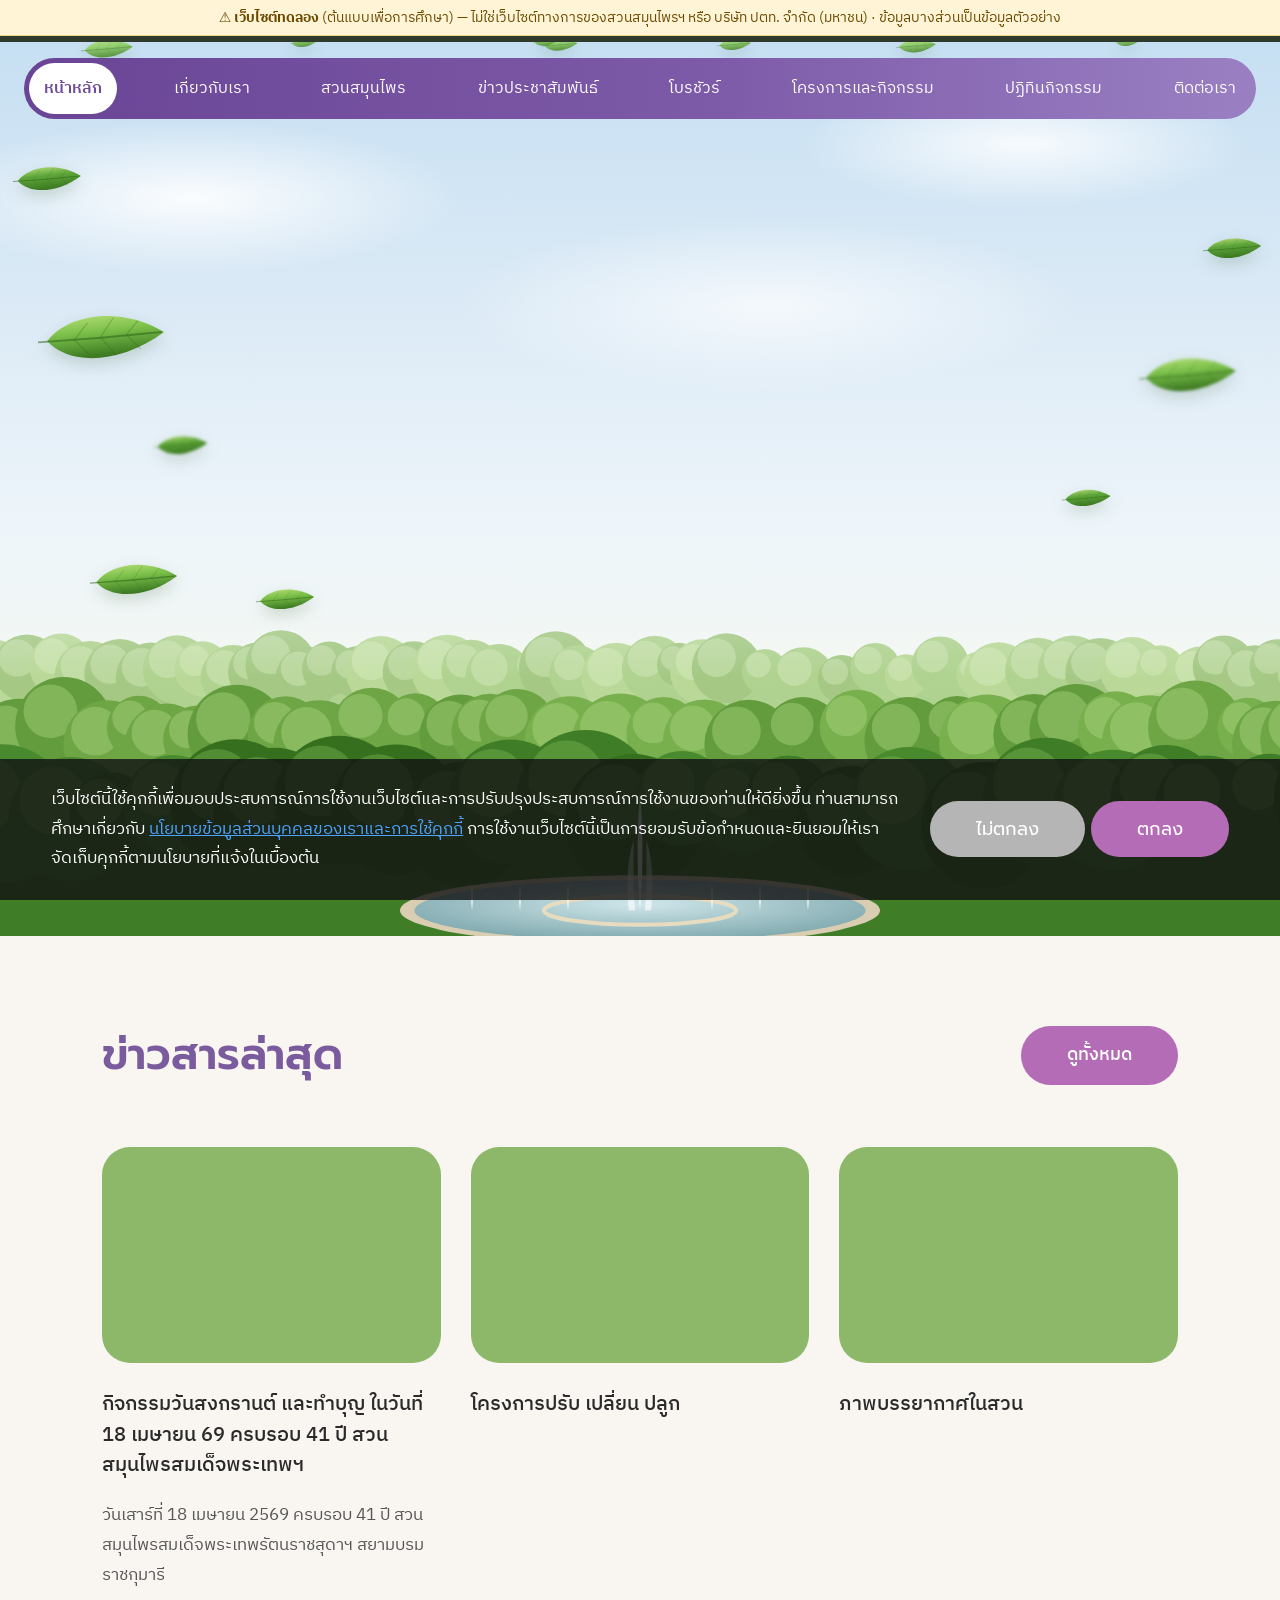
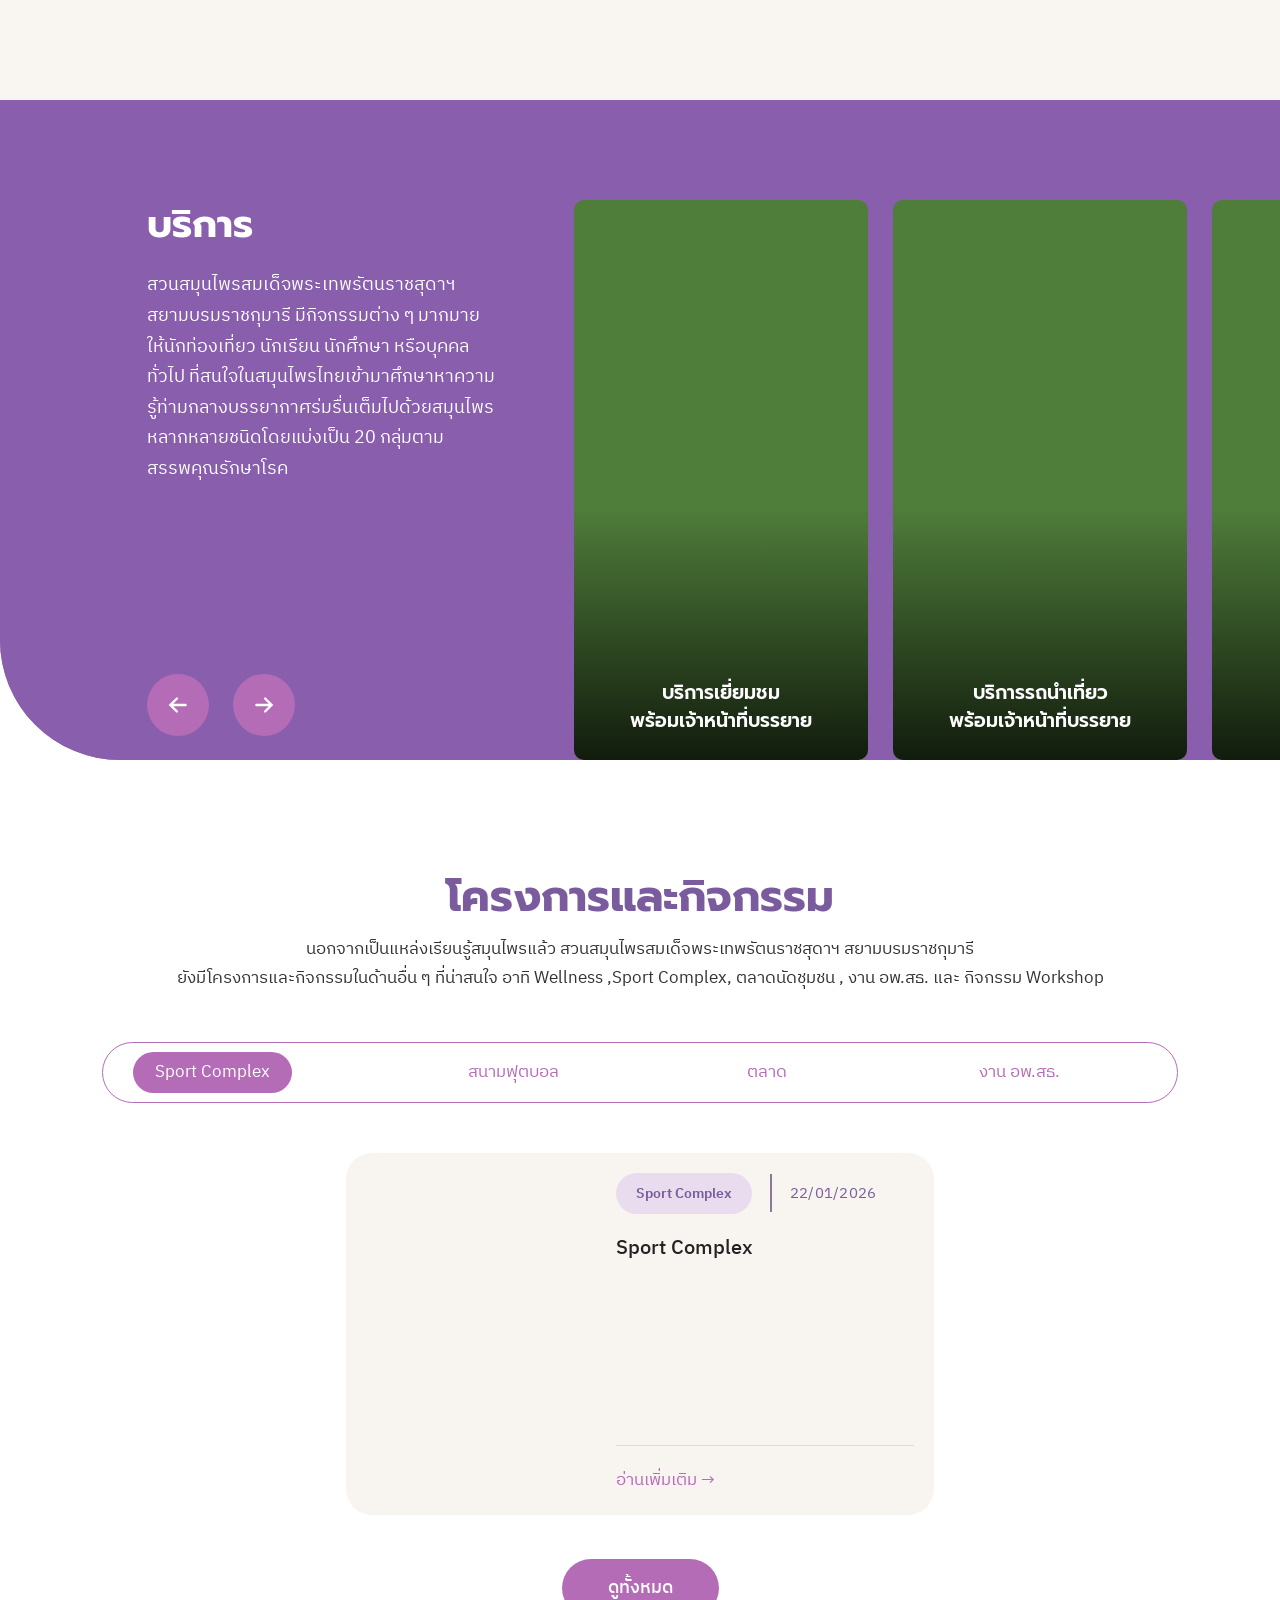
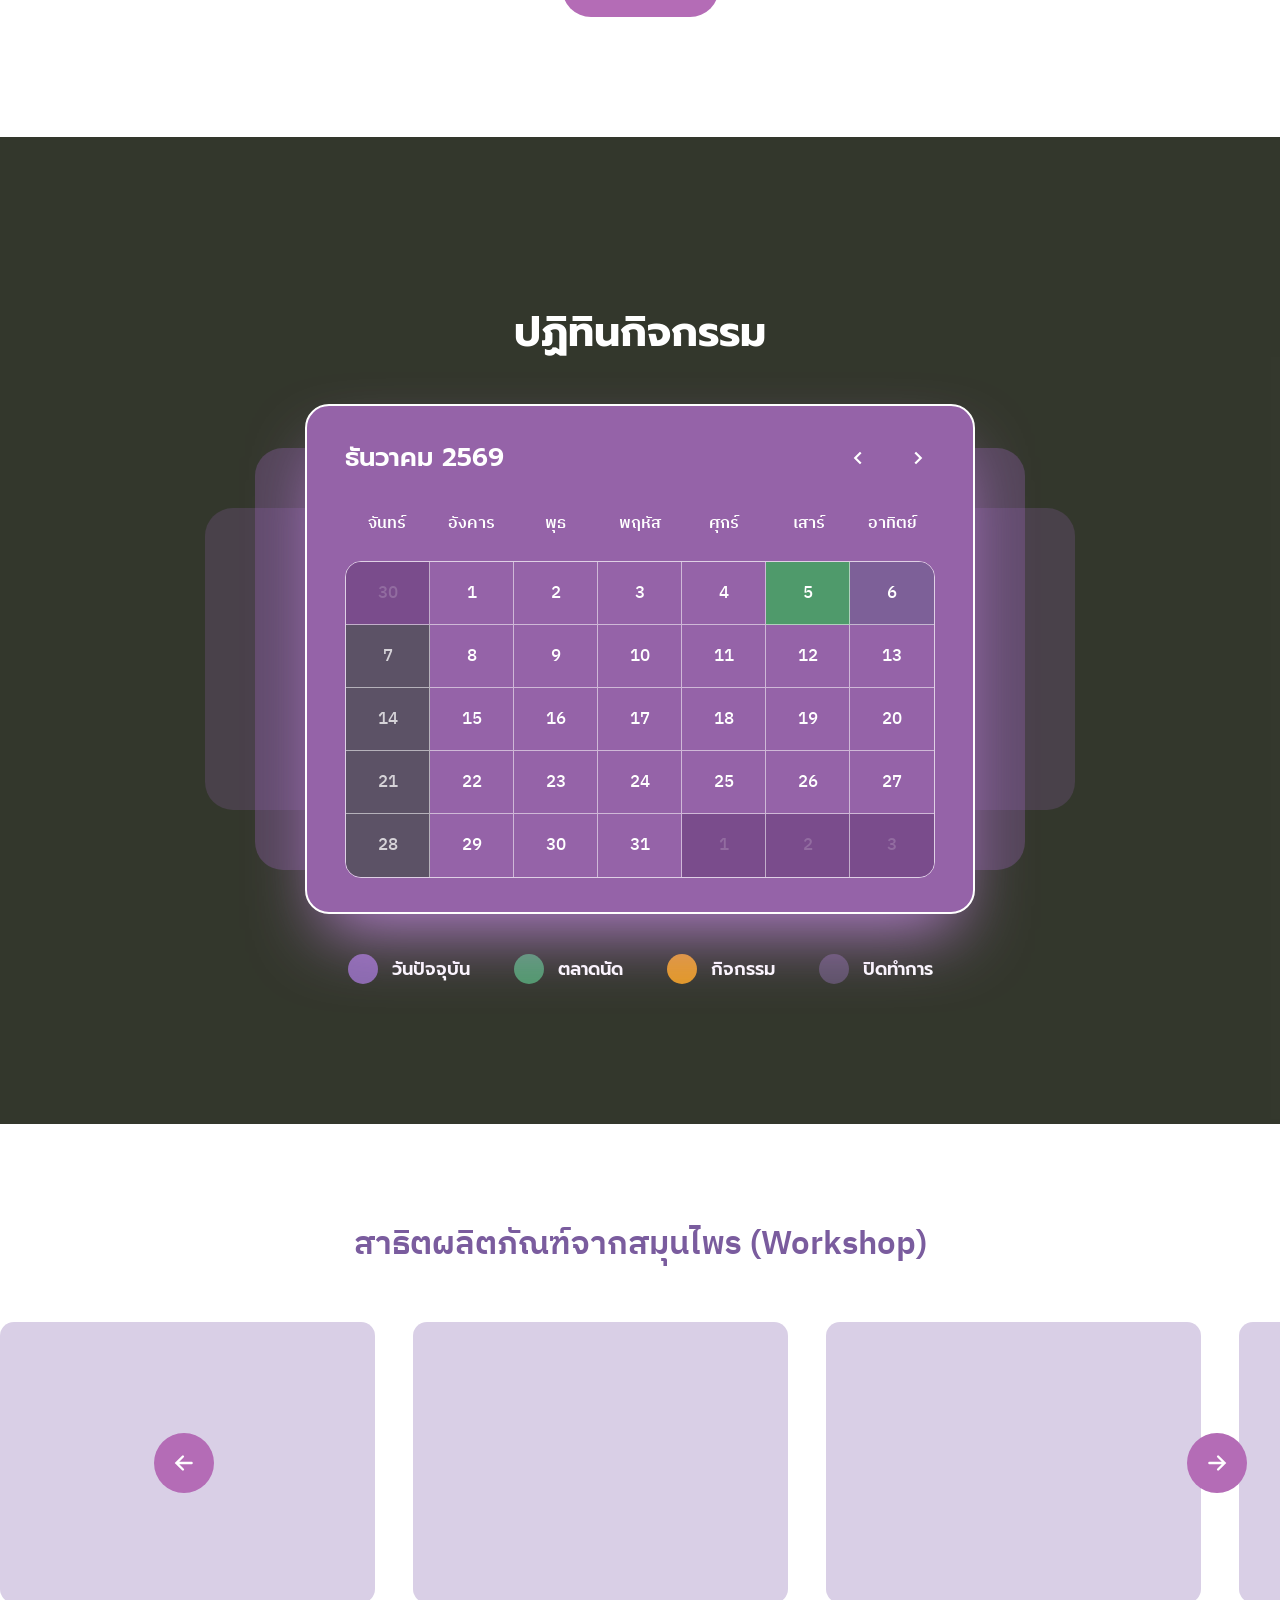
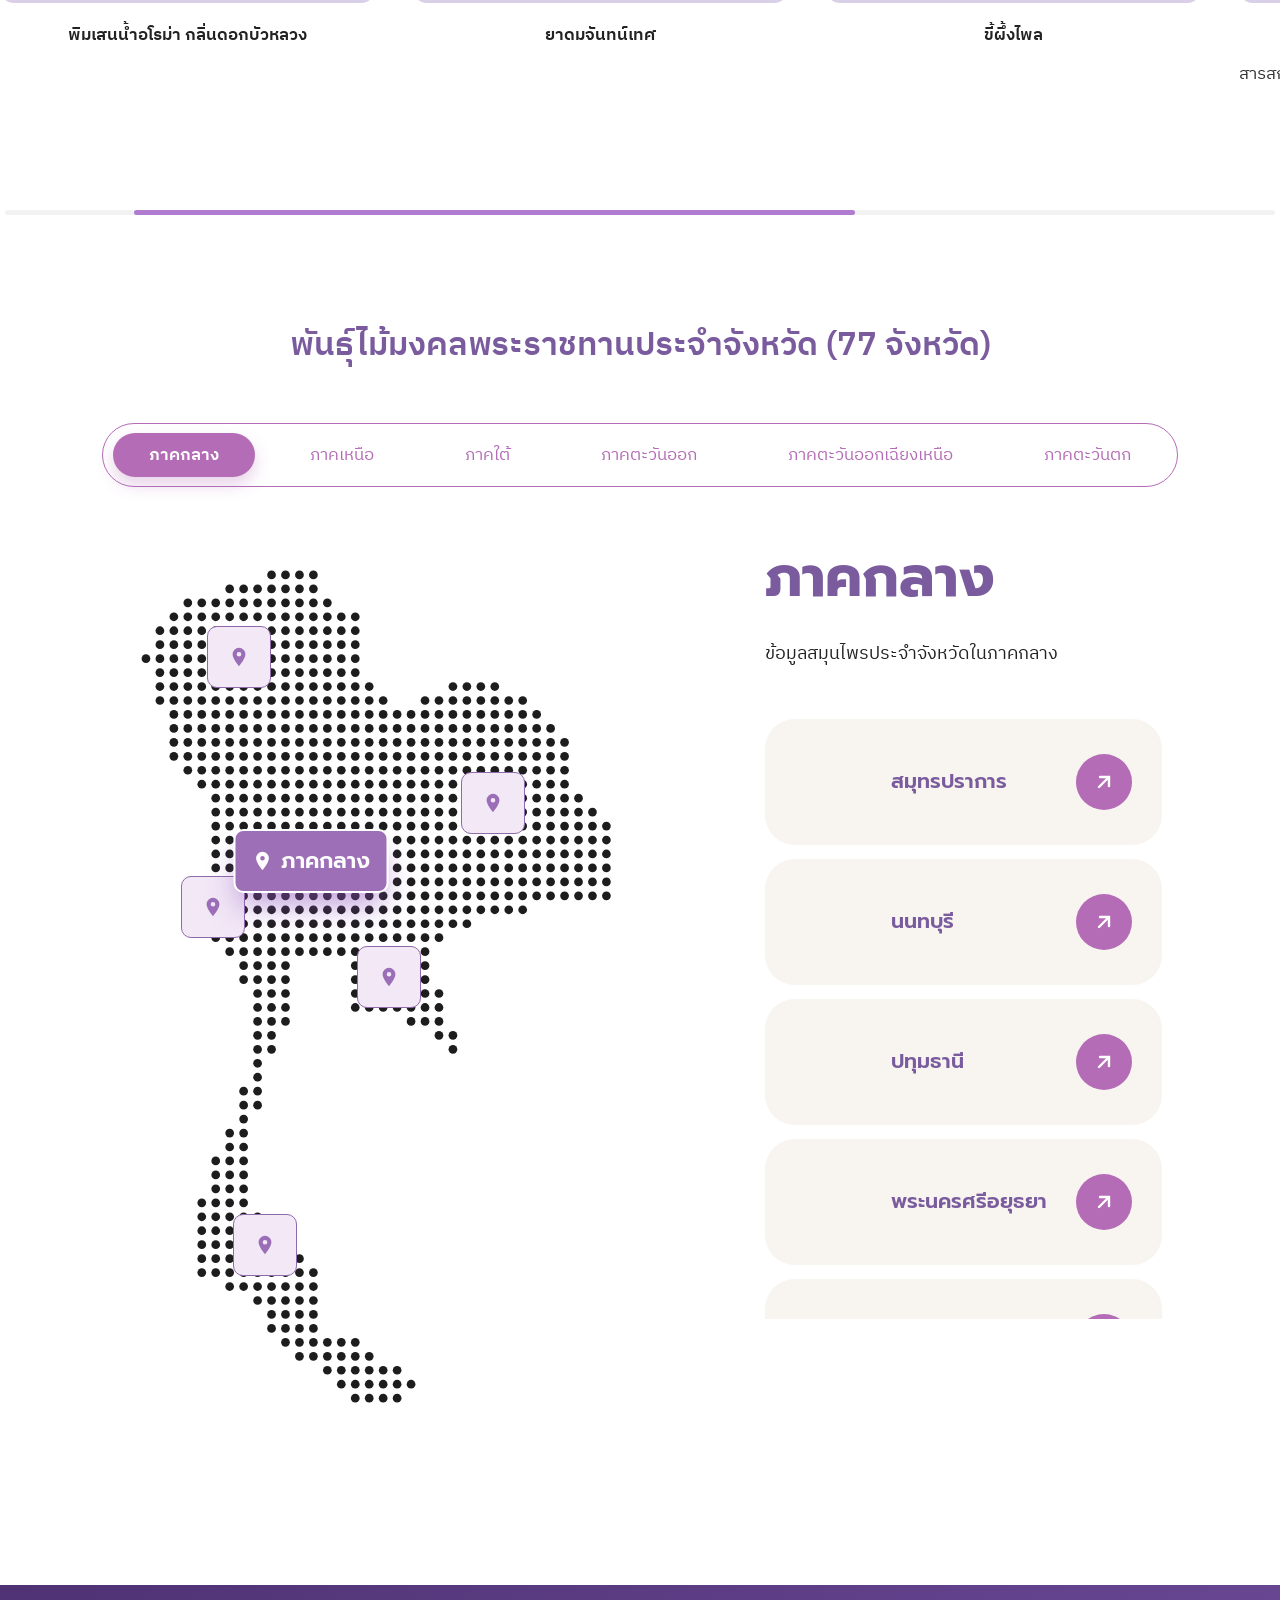
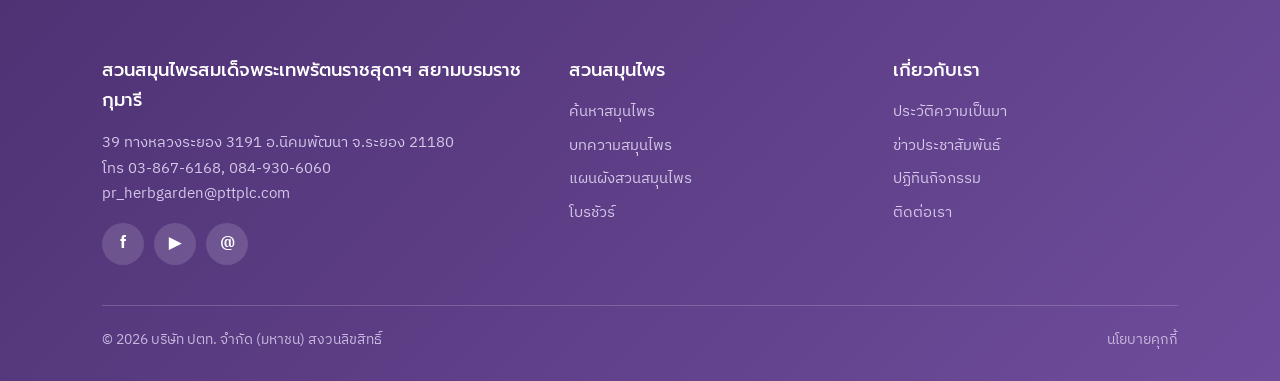
==== index.html @ b224741e "first commit" ====
<!doctype html>
<html lang="th">
<head>
<meta charset="utf-8">
<meta name="viewport" content="width=device-width, initial-scale=1">
<title>สวนสมุนไพรสมเด็จพระเทพฯ</title>
<meta name="description" content="มิติการเรียนรู้ด้านสมุนไพรไทย แหล่งรวบรวมพันธุ์สมุนไพรมากกว่า 509 ชนิด บนเนื้อที่ 60 ไร่">
<link rel="preconnect" href="https://fonts.googleapis.com">
<link rel="preconnect" href="https://fonts.gstatic.com" crossorigin>
<link href="https://fonts.googleapis.com/css2?family=IBM+Plex+Sans+Thai:wght@300;400;500;600;700&family=Prompt:wght@500;600;700&display=swap" rel="stylesheet">
<link rel="icon" href="images/favicon.svg" type="image/svg+xml">
<link rel="stylesheet" href="css/style.css">
</head>
<body class="demo">
<!-- แถบแจ้งเว็บไซต์ทดลอง: ซ่อนอัตโนมัติเมื่อเซิร์ฟเวอร์ตั้ง DEMO_MODE=0 -->
<div class="demo-bar" id="demoBar" role="note">⚠ <b>เว็บไซต์ทดลอง</b> (ต้นแบบเพื่อการศึกษา) — ไม่ใช่เว็บไซต์ทางการของสวนสมุนไพรฯ หรือ บริษัท ปตท. จำกัด (มหาชน) · ข้อมูลบางส่วนเป็นข้อมูลตัวอย่าง</div>
<div class="topbar"></div>

<!-- ================= HEADER ================= -->
<header id="hdr">
  <div class="hdr">
    <!-- ซ่อนโลโก้ไว้ก่อน — แสดงอีกครั้ง: ลบคำว่า hidden ในบรรทัดถัดไป -->
    <a href="#/" aria-label="หน้าหลัก" class="logo-link" hidden>
      <!-- โลโก้ตัวอย่าง: ให้เปลี่ยนเป็น images/logo.png ของจริง -->
      <svg class="logo" viewBox="0 0 82 104" fill="none">
        <path d="M24 4c-6 8-9 13-9 18a9 9 0 0 0 18 0c0-5-3-10-9-18z" fill="#c9a24a"/>
        <path d="M24 13c-3 4-4 7-4 9a4 4 0 0 0 8 0c0-2-1-5-4-9z" fill="#fff"/>
        <path d="M40 30c-4 18-2 40 6 70" stroke="#8a3d9c" stroke-width="3" stroke-linecap="round"/>
        <path d="M44 62C30 50 12 52 4 64c14 10 30 10 40-2z" fill="#8a3d9c"/>
        <path d="M44 62C38 72 26 78 14 76" stroke="#fff" stroke-width="1.5"/>
        <path d="M43 44c10-14 26-16 36-8-8 12-24 16-36 8z" fill="#c9a24a"/>
        <path d="M47 76c8-6 18-6 24 0-6 8-16 8-24 0z" fill="#c9a24a"/>
        <path d="M41 36c6-10 4-20-2-26-4 8-4 18 2 26z" fill="#a15bb5"/>
      </svg>
    </a>
    <ul class="menu" id="menu">
      <li data-p="/"><a href="#/">หน้าหลัก</a></li>
      <li class="has" data-p="/about"><a href="#" data-dd>เกี่ยวกับเรา</a>
        <div class="dd"><a href="#/about/history">ประวัติความเป็นมา</a><a href="#/about/building">อาคารเฉลิมพระเกียรติ 50 พรรษา</a><a href="#/about/awards">รางวัลที่ได้รับ</a></div></li>
      <li class="has" data-p="/herb"><a href="#" data-dd>สวนสมุนไพร</a>
        <div class="dd"><a href="#/herb/search">ค้นหาสมุนไพร</a><a href="#/herb/articles">บทความสมุนไพร</a><a href="#/herb/map">แผนผังสวนสมุนไพร</a></div></li>
      <li class="has" data-p="/news"><a href="#" data-dd>ข่าวประชาสัมพันธ์</a>
        <div class="dd"><a href="#/news">ข่าวประชาสัมพันธ์</a></div></li>
      <li data-p="/brochure"><a href="#/brochure">โบรชัวร์</a></li>
      <li data-p="/activities"><a href="#/activities">โครงการและกิจกรรม</a></li>
      <li data-p="/calendar"><a href="#/calendar">ปฏิทินกิจกรรม</a></li>
      <li data-p="/contact"><a href="#/contact">ติดต่อเรา</a></li>
    </ul>
    <button class="burger" id="burger" aria-label="เมนู">☰</button>
  </div>
</header>

<main>
<!-- ================= HOME ================= -->
<div class="page" data-page="/">
  <div class="hero">
    <div class="clouds"></div>
    <!-- ต้นไม้วาดด้วย SVG เป็นภาพสำรอง ถ้ามี images/hero.jpg จะแสดงภาพจริงทับ -->
    <svg class="trees" aria-hidden="true"></svg><!-- วาดโดย js/hero.js -->
    <div class="photo"></div>
    <!-- ซ่อนชื่อสวนและคำบรรยายไว้ก่อน — แสดงอีกครั้ง: ลบคำว่า hidden ในบรรทัดถัดไป -->
    <div class="hero-text" hidden>
      <span class="pill marquee"><span>สวนสมุนไพรสมเด็จพระเทพรัตนราชสุดาฯ สยามบรมราชกุมารี</span></span>
      <h1>สวนสมุนไพรสมเด็จพระเทพรัตนราชสุดาฯ<br>สยามบรมราชกุมารี</h1>
      <p>มิติการเรียนรู้ด้านสมุนไพรไทย ศาสตร์แห่งภูมิปัญญาที่มีคุณค่าเอนกอนันต์<br>แหล่งรวบรวมพันธุ์สมุนไพรมากกว่า 509 ชนิด บนเนื้อที่ 60 ไร่</p>
    </div>
    <div id="leaves"></div>
  </div>

  <!-- เลื่อนลงจากหัวเว็บ → ข่าวสารล่าสุด -->
  <section class="news-sec">
    <div class="container">
      <div class="news-head"><h2>ข่าวสารล่าสุด</h2><a class="btn btn-pink" href="#/news">ดูทั้งหมด</a></div>
      <div class="news-grid" id="homeNews"></div>
    </div>
  </section>

  <!-- บริการ -->
  <section class="svc-sec">
    <div class="svc-wrap">
      <div class="svc-text">
        <h2>บริการ</h2>
        <p>สวนสมุนไพรสมเด็จพระเทพรัตนราชสุดาฯ สยามบรมราชกุมารี มีกิจกรรมต่าง ๆ มากมาย ให้นักท่องเที่ยว นักเรียน นักศึกษา หรือบุคคลทั่วไป ที่สนใจในสมุนไพรไทยเข้ามาศึกษาหาความรู้ท่ามกลางบรรยากาศร่มรื่นเต็มไปด้วยสมุนไพรหลากหลายชนิดโดยแบ่งเป็น 20 กลุ่มตามสรรพคุณรักษาโรค</p>
        <div class="svc-arrows">
          <button id="svcPrev" aria-label="ก่อนหน้า"><svg width="26" height="26" viewBox="0 0 24 24" fill="none" stroke="#fff" stroke-width="2.2" stroke-linecap="round"><path d="M19 12H5M11 6l-6 6 6 6"/></svg></button>
          <button id="svcNext" aria-label="ถัดไป"><svg width="26" height="26" viewBox="0 0 24 24" fill="none" stroke="#fff" stroke-width="2.2" stroke-linecap="round"><path d="M5 12h14M13 6l6 6-6 6"/></svg></button>
        </div>
      </div>
      <div class="svc-track" id="svcTrack"></div>
    </div>
  </section>

  <section class="block ha-sec">
    <div class="container">
      <div class="sec-title"><h2>โครงการและกิจกรรม</h2><p class="ha-desc">นอกจากเป็นแหล่งเรียนรู้สมุนไพรแล้ว สวนสมุนไพรสมเด็จพระเทพรัตนราชสุดาฯ สยามบรมราชกุมารี<br>ยังมีโครงการและกิจกรรมในด้านอื่น ๆ ที่น่าสนใจ อาทิ Wellness ,Sport Complex, ตลาดนัดชุมชน , งาน อพ.สธ. และ กิจกรรม Workshop</p></div>
      <div class="ha-tabs" id="haTabs" role="tablist"></div>
      <div class="ha-list" id="haList"></div>
      <div class="center"><a class="btn btn-pink" href="#/activities">ดูทั้งหมด</a></div>
    </div>
  </section>

  <section class="cal-sec">
    <div class="container">
      <h2>ปฏิทินกิจกรรม</h2>
      <div id="homeCal"></div>
    </div>
  </section>

  <!-- สาธิตผลิตภัณฑ์จากสมุนไพร (Workshop) -->
  <section class="ws-sec">
    <h2 class="ws-title">สาธิตผลิตภัณฑ์จากสมุนไพร (Workshop)</h2>
    <div class="ws-wrap">
      <button class="ws-arrow prev" id="wsPrev" aria-label="ก่อนหน้า"><svg width="26" height="26" viewBox="0 0 24 24" fill="none" stroke="#fff" stroke-width="2.2" stroke-linecap="round"><path d="M19 12H5M11 6l-6 6 6 6"/></svg></button>
      <div class="ws-track" id="wsTrack"></div>
      <button class="ws-arrow next" id="wsNext" aria-label="ถัดไป"><svg width="26" height="26" viewBox="0 0 24 24" fill="none" stroke="#fff" stroke-width="2.2" stroke-linecap="round"><path d="M5 12h14M13 6l6 6-6 6"/></svg></button>
    </div>
    <div class="ws-progress"><span id="wsBar"></span></div>
  </section>

  <!-- พันธุ์ไม้มงคลพระราชทานประจำจังหวัด (77 จังหวัด) -->
  <section class="pv-sec">
    <div class="container">
      <h2 class="pv-head">พันธุ์ไม้มงคลพระราชทานประจำจังหวัด (77 จังหวัด)</h2>
      <div class="ha-tabs pv-tabs" id="pvTabs" role="tablist"></div>
      <div class="pv-grid">
        <div class="pv-map" id="pvMap"></div>
        <div class="pv-side">
          <h3 id="pvTitle"></h3>
          <p id="pvSub"></p>
          <div class="pv-list" id="pvList"></div>
        </div>
      </div>
    </div>
  </section>
</div>

<!-- ================= SUB PAGES (shared template) ================= -->
<div class="page" data-page="sub">
  <div class="sub-hero" id="subHero"></div>
  <div class="container">
    <div class="crumb" id="crumb"></div>
    <div class="page-head"><div><h1 id="subTitle"></h1><p id="subDesc"></p></div><div class="filters" id="subFilters"></div></div>
    <div id="subBody"></div>
  </div>
</div>
</main>

<footer>
  <div class="container">
    <div class="foot">
      <div>
        <h4>สวนสมุนไพรสมเด็จพระเทพรัตนราชสุดาฯ สยามบรมราชกุมารี</h4>
        <p>39 ทางหลวงระยอง 3191 อ.นิคมพัฒนา จ.ระยอง 21180<br>โทร 03-867-6168, 084-930-6060<br>pr_herbgarden@pttplc.com</p>
        <div class="social">
          <a href="https://www.facebook.com/ptt.herbgarden" target="_blank" rel="noopener" aria-label="Facebook">f</a>
          <a href="https://www.youtube.com/@pttherbgardenchannel8378" target="_blank" rel="noopener" aria-label="YouTube">▶</a>
          <a href="mailto:pr_herbgarden@pttplc.com" aria-label="Email">@</a>
        </div>
      </div>
      <div><h4>สวนสมุนไพร</h4><ul><li><a href="#/herb/search">ค้นหาสมุนไพร</a></li><li><a href="#/herb/articles">บทความสมุนไพร</a></li><li><a href="#/herb/map">แผนผังสวนสมุนไพร</a></li><li><a href="#/brochure">โบรชัวร์</a></li></ul></div>
      <div><h4>เกี่ยวกับเรา</h4><ul><li><a href="#/about/history">ประวัติความเป็นมา</a></li><li><a href="#/news">ข่าวประชาสัมพันธ์</a></li><li><a href="#/calendar">ปฏิทินกิจกรรม</a></li><li><a href="#/contact">ติดต่อเรา</a></li></ul></div>
    </div>
    <div class="copy"><span>© <span id="yr"></span> บริษัท ปตท. จำกัด (มหาชน) สงวนลิขสิทธิ์</span><a href="#/cookie">นโยบายคุกกี้</a></div>
  </div>
</footer>

<div class="cookie" id="cookie" hidden>
  <div class="in">
    <p>เว็บไซต์นี้ใช้คุกกี้เพื่อมอบประสบการณ์การใช้งานเว็บไซต์และการปรับปรุงประสบการณ์การใช้งานของท่านให้ดียิ่งขึ้น ท่านสามารถศึกษาเกี่ยวกับ <a href="#/cookie">นโยบายข้อมูลส่วนบุคคลของเราและการใช้คุกกี้</a> การใช้งานเว็บไซต์นี้เป็นการยอมรับข้อกำหนดและยินยอมให้เราจัดเก็บคุกกี้ตามนโยบายที่แจ้งในเบื้องต้น</p>
    <div class="btns"><button class="no" data-c="no">ไม่ตกลง</button><button class="yes" data-c="yes">ตกลง</button></div>
  </div>
</div>

<script src="js/data.js"></script>
<script src="js/herb-search.js"></script>
<script src="js/garden-map.js"></script>
<script src="js/activities.js"></script>
<script src="js/hero.js"></script>
<script src="js/home.js"></script>
<script src="js/main.js"></script>
<script src="js/api.js"></script>
</body>
</html>
---- css/style.css ----
:root{
  --purple:#6f4c9b; --purple-2:#9b7fc4; --purple-ink:#7a5c9e; --pink:#b46cb6;
  --gold:#c9a24a; --green:#6aa84f; --green-soft:#e9f7cf; --green-ink:#7cb342;
  --ink:#222; --muted:#6b6b76; --line:#e4e4ea; --bg:#ffffff; --soft:#f6f4fa;
}
*{box-sizing:border-box;margin:0;padding:0}
html{scroll-behavior:smooth}
body{font-family:"IBM Plex Sans Thai",system-ui,sans-serif;color:var(--ink);background:var(--bg);font-size:17px;line-height:1.7;overflow-x:hidden}
a{color:inherit;text-decoration:none}
img{max-width:100%;display:block}
.wrap{max-width:1560px;margin:0 auto;padding:0 16px}
.container{max-width:1540px;margin:0 auto;padding:0 clamp(16px,8vw,160px)}
h1,h2,h3{font-family:"Prompt",sans-serif;color:var(--purple-ink);line-height:1.25}

/* ============ HEADER ============ */
/* ส่วนที่ซ่อนไว้ด้วย attribute hidden (โลโก้ / ชื่อสวนในหน้าแรก) */
.logo-link[hidden],.hero-text[hidden]{display:none!important}
/* แถบ "เว็บไซต์ทดลอง" (body.demo) — ดันหัวเว็บลงมาไม่ให้ทับกัน */
.demo-bar{display:none;position:relative;z-index:110;background:#fff4d6;color:#6b4a00;border-bottom:1px solid #f0d58a;font-size:14px;line-height:1.5;text-align:center;padding:7px 16px}
body.demo .demo-bar{display:block}
body.demo .topbar{top:var(--demo-h,36px)}
body.demo header:not(.solid){top:calc(22px + var(--demo-h,36px))}
body.demo .no-hero .crumb{padding-top:calc(150px + var(--demo-h,36px))}
@media (max-width:680px){body.demo .no-hero .crumb{padding-top:calc(130px + var(--demo-h,36px))}}
.demo-note{background:#fff4d6;color:#6b4a00;border-radius:12px;padding:10px 14px;font-size:14px;line-height:1.6}
.topbar{position:absolute;top:0;left:0;right:0;z-index:100;height:6px;background:#2f3a2c}
header{position:absolute;top:22px;left:0;right:0;z-index:90}
header.solid{position:fixed;top:0;padding:10px 0;background:rgba(255,255,255,.9);backdrop-filter:blur(10px);box-shadow:0 4px 20px rgba(0,0,0,.06)}
.hdr{display:flex;align-items:center;gap:56px;max-width:1540px;margin:0 auto;padding:0 clamp(16px,10vw,190px)}
.logo{width:82px;height:104px;flex-shrink:0}
header.solid .logo{width:56px;height:70px}
.menu{flex:1;display:flex;justify-content:space-between;align-items:center;background:linear-gradient(90deg,#6a4596 0%,#7d5aa8 55%,#9a80c3 100%);border-radius:40px;padding:5px;list-style:none;position:relative}
.menu>li{position:relative}
.menu>li>a{display:block;font-family:"IBM Plex Sans Thai";font-size:18px;color:#fff;padding:11px 20px;border-radius:30px;white-space:nowrap;transition:background .2s,color .2s;border:2px solid transparent}
.menu>li>a:hover{background:rgba(255,255,255,.12)}
.menu>li.active>a{background:#fff;color:var(--purple);font-weight:600}
.menu>li.open>a{border-color:#fff;background:transparent;box-shadow:inset 0 0 0 2px #2d1d45}
.menu>li.active.open>a{background:#fff}
.dd{position:absolute;top:calc(100% + 8px);left:0;min-width:270px;background:#fff;border:1px solid #d9d9e0;border-radius:34px;padding:30px 40px 50px;box-shadow:0 18px 40px rgba(60,40,90,.12);opacity:0;visibility:hidden;transform:translateY(-6px);transition:.2s}
.menu>li.open .dd{opacity:1;visibility:visible;transform:none}
.dd a{display:block;font-size:19px;color:#222;padding:18px 0 12px;border-bottom:1px solid #e3e3e8;white-space:nowrap}
.dd a:hover{color:var(--purple)}
.burger{display:none;margin-left:auto;width:48px;height:48px;border-radius:50%;border:0;background:var(--purple);color:#fff;font-size:22px;cursor:pointer}
/* จอโน้ตบุ๊ก (1281–1540px): ลดขอบ/ตัวอักษรเมนู ไม่ให้ "ติดต่อเรา" ล้นขอบจอ */
@media (max-width:1540px){.menu>li>a{font-size:17px;padding:10px 15px}.hdr{gap:28px;padding:0 clamp(16px,4vw,60px)}}
@media (max-width:1280px){.menu>li>a{font-size:16px;padding:10px 13px}.hdr{gap:24px;padding:0 24px}}
@media (max-width:1060px){
  .burger{display:block}
  .menu{display:none;position:absolute;top:110px;left:16px;right:16px;flex-direction:column;align-items:stretch;border-radius:28px;padding:12px}
  .menu.show{display:flex}
  .dd{position:static;opacity:1;visibility:visible;transform:none;display:none;border-radius:20px;padding:6px 20px 14px;margin:4px 0 8px;box-shadow:none}
  .menu>li.open .dd{display:block}
  header.solid .menu{top:84px}
}

/* ============ HOME HERO ============ */
.hero{position:relative;min-height:100vh;min-height:max(100vh,760px);background:linear-gradient(180deg,#cfe3f3 0%,#e5f0f8 35%,#f2f7fb 55%,#dfeacf 70%,#5c8a3a 100%);overflow:hidden}
.hero .photo{position:absolute;inset:0;background:url("images/hero.jpg") center bottom/cover no-repeat}
.hero .clouds{position:absolute;inset:0;background:
  radial-gradient(ellipse 30% 12% at 15% 18%,rgba(255,255,255,.9),transparent 70%),
  radial-gradient(ellipse 25% 10% at 80% 12%,rgba(255,255,255,.85),transparent 70%),
  radial-gradient(ellipse 35% 14% at 60% 30%,rgba(255,255,255,.7),transparent 70%)}
.hero .trees{position:absolute;left:0;right:0;bottom:0;height:52%}
.hero-text{position:relative;z-index:5;text-align:center;padding-top:150px}
.pill{display:inline-block;background:var(--green-soft);color:var(--green-ink);font-family:"Prompt";font-weight:600;font-size:15px;padding:4px 18px;border-radius:30px}
.hero h1{font-size:clamp(34px,4.4vw,64px);margin:14px auto 10px;max-width:1000px}
.hero p{color:#666a78;font-size:clamp(16px,1.3vw,20px);font-weight:300}
.leaf{position:absolute;z-index:4;pointer-events:none;animation:float 9s ease-in-out infinite}
@keyframes float{0%,100%{transform:translateY(0) rotate(var(--r,0deg))}50%{transform:translateY(-22px) rotate(calc(var(--r,0deg) + 12deg))}}
@keyframes fall{0%{transform:translate(0,-10vh) rotate(0)}100%{transform:translate(var(--dx,80px),110vh) rotate(540deg)}}
.leaf.fall{animation:fall linear infinite}
@media (prefers-reduced-motion:reduce){.leaf{animation:none!important}}

/* ============ SUB PAGE HERO ============ */
.sub-hero{height:650px;border-radius:0 0 140px 140px;background:#486b3a center/cover no-repeat;position:relative;overflow:hidden}
.sub-hero::after{content:"";position:absolute;inset:0;background:linear-gradient(180deg,rgba(0,0,0,.12),transparent 35%)}
@media (max-width:760px){.sub-hero{height:380px;border-radius:0 0 60px 60px}}
.crumb{display:flex;align-items:center;gap:14px;padding:26px 0 22px;border-bottom:1px solid var(--line);font-size:18px}
.crumb span.sep{width:6px;height:6px;border-radius:50%;background:#ccc}
.crumb .cur{color:var(--purple-2)}
.page-head{display:flex;align-items:center;justify-content:space-between;gap:24px;flex-wrap:wrap;padding:60px 0 40px}
.page-head h1{font-size:clamp(40px,4.4vw,66px)}
.filters{display:flex;gap:28px;align-items:center;flex-wrap:wrap}
.filters label{display:flex;align-items:center;gap:12px;font-size:18px}
.field{display:flex;align-items:center;border:1px solid #d6d6de;border-radius:30px;height:58px;padding:0 20px;background:#fff;min-width:200px}
.field input,.field select{border:0;outline:0;font:inherit;font-size:16px;background:transparent;flex:1;color:#333;appearance:none;-webkit-appearance:none}
.field input::placeholder{color:#aaa}
.field svg{flex-shrink:0}
.field:focus-within{border-color:var(--purple-2)}

/* ============ HOME SECTIONS ============ */
section.block{padding:100px 0}
.sec-title{text-align:center;margin-bottom:48px}
.sec-title h2{font-size:clamp(30px,3vw,46px);margin-top:10px}
.sec-title p{color:var(--muted);max-width:720px;margin:10px auto 0}
.stats{display:grid;grid-template-columns:repeat(4,1fr);gap:24px}
.stat{background:var(--soft);border-radius:32px;padding:34px 20px;text-align:center}
.stat b{font-family:"Prompt";font-size:clamp(40px,4vw,58px);color:var(--purple);display:block;line-height:1.1}
.stat span{color:var(--muted)}
.cards{display:grid;grid-template-columns:repeat(auto-fill,minmax(280px,1fr));gap:28px}
.card{background:#fff;border:1px solid var(--line);border-radius:30px;overflow:hidden;transition:transform .2s,box-shadow .2s;display:flex;flex-direction:column}
.card:hover{transform:translateY(-4px);box-shadow:0 16px 40px rgba(80,50,120,.12)}
.card .img{aspect-ratio:4/3;background:linear-gradient(135deg,#9bc27b,#4f7d3a);display:grid;place-items:center;font-size:56px}
.card .body{padding:22px 24px 28px;flex:1;display:flex;flex-direction:column;gap:6px}
.card .meta{font-size:14px;color:var(--purple-2);font-weight:500}
.card h3{font-size:21px;color:#2b2b33}
.card p{color:var(--muted);font-size:15px;flex:1}
.card i{color:var(--muted);font-size:14px}
.tag{align-self:flex-start;font-size:13px;background:var(--green-soft);color:var(--green-ink);padding:2px 12px;border-radius:20px;font-weight:500}
.btn{display:inline-flex;align-items:center;gap:8px;font-family:"Prompt";font-weight:500;padding:13px 30px;border-radius:30px;border:0;cursor:pointer;font-size:16px}
.btn-p{background:linear-gradient(90deg,#6a4596,#9a80c3);color:#fff}
.btn-g{background:#fff;color:var(--purple);border:1.5px solid var(--purple-2)}
.center{text-align:center;margin-top:44px}
.cats{display:flex;flex-wrap:wrap;gap:12px;justify-content:center;margin-bottom:40px}
.chip{border:1.5px solid #ddd5ea;background:#fff;color:#555;border-radius:30px;padding:9px 20px;font:inherit;font-size:15px;cursor:pointer}
.chip.on,.chip:hover{background:var(--purple);border-color:var(--purple);color:#fff}
.purple-band{background:linear-gradient(135deg,#6a4596,#9a80c3);color:#fff;border-radius:60px;padding:60px clamp(24px,5vw,80px);display:grid;grid-template-columns:1.2fr 1fr;gap:40px;align-items:center}
.purple-band h2{color:#fff;font-size:clamp(28px,3vw,42px)}
.purple-band p{opacity:.9}
.purple-band ul{list-style:none;display:grid;gap:14px}
.purple-band li{background:rgba(255,255,255,.14);border-radius:20px;padding:14px 20px}
.purple-band li b{display:block;font-family:"Prompt";font-weight:500}
@media (max-width:860px){.stats{grid-template-columns:repeat(2,1fr)}.purple-band{grid-template-columns:1fr;border-radius:36px}}

/* calendar */
.cal{border:1px solid var(--line);border-radius:30px;overflow:hidden}
.cal-head{display:flex;justify-content:space-between;align-items:center;padding:20px 28px;background:var(--soft)}
.cal-head b{font-family:"Prompt";font-size:22px;color:var(--purple)}
.cal-head button{width:44px;height:44px;border-radius:50%;border:1px solid #d6d0e3;background:#fff;cursor:pointer;font-size:18px;color:var(--purple)}
.cal-grid{display:grid;grid-template-columns:repeat(7,1fr)}
.cal-grid div{min-height:96px;border-top:1px solid var(--line);border-right:1px solid var(--line);padding:8px 10px;font-size:15px}
.cal-grid div:nth-child(7n){border-right:0}
.cal-grid .dow{min-height:auto;text-align:center;font-weight:600;color:var(--purple-ink);background:#fff}
.cal-grid .off{color:#ccc}
.cal-grid .today{background:#f3eefa}
.cal-grid .ev{display:block;margin-top:4px;font-size:12px;background:var(--green-soft);color:#4b7d26;border-radius:8px;padding:2px 6px}
.cal-grid .closed{display:block;margin-top:4px;font-size:12px;color:#b07;}
@media (max-width:700px){.cal-grid div{min-height:64px;font-size:13px;padding:4px}.cal-grid .ev{font-size:10px}}

/* contact */
.contact{display:grid;grid-template-columns:1fr 1.3fr;gap:40px;padding-bottom:100px}
.contact.form-only{grid-template-columns:minmax(0,760px);justify-content:center}   /* ซ่อนข้อมูลติดต่อ/แผนที่: เหลือแต่ฟอร์ม กึ่งกลางหน้า */
.info{display:grid;gap:18px;align-content:start}
.info .row{display:flex;gap:16px;padding:20px 24px;background:var(--soft);border-radius:24px}
.info .ic{width:46px;height:46px;border-radius:50%;background:var(--purple);color:#fff;display:grid;place-items:center;flex-shrink:0}
.info b{font-family:"Prompt";font-weight:500;color:var(--purple-ink);display:block}
.info p,.info a{color:#555;font-size:16px}
form.cf{border:1px solid var(--line);border-radius:34px;padding:36px;display:grid;gap:18px}
.two{display:grid;grid-template-columns:1fr 1fr;gap:18px}
form.cf label{display:grid;gap:6px;font-size:15px;color:#444}
form.cf input,form.cf select,form.cf textarea{border:1px solid #d6d6de;border-radius:18px;padding:13px 18px;font:inherit;font-size:16px;outline:0}
form.cf input:focus,form.cf select:focus,form.cf textarea:focus{border-color:var(--purple-2)}
form.cf .chk{display:flex;gap:10px;align-items:flex-start;font-size:14px;color:#666}
form.cf .chk input{margin-top:5px}
.ok{display:none;color:#4b7d26;font-weight:500}
.hp{position:absolute!important;left:-9999px;width:1px;height:1px;overflow:hidden}   /* ช่องกับดักบอต — คนมองไม่เห็น */
.map{border-radius:30px;overflow:hidden;border:1px solid var(--line);margin-top:6px}
.map iframe{width:100%;height:280px;border:0;display:block}
@media (max-width:900px){.contact,.two{grid-template-columns:1fr}}

/* article/about */
.prose{max-width:980px;padding-bottom:100px}
.prose p{margin-bottom:18px;color:#444}
.prose h2{font-size:30px;margin:30px 0 14px}
.timeline{border-left:3px solid var(--purple-2);padding-left:28px;display:grid;gap:26px;margin-top:20px}
.timeline div{position:relative}
.timeline div::before{content:"";position:absolute;left:-37px;top:8px;width:15px;height:15px;border-radius:50%;background:#fff;border:3px solid var(--purple)}
.timeline b{font-family:"Prompt";color:var(--purple);font-size:20px}
.note{background:#fff8e6;border:1px solid #f1dfa8;color:#7a5b10;border-radius:16px;padding:12px 18px;font-size:14px;margin-bottom:24px}
.empty{grid-column:1/-1;text-align:center;color:var(--muted);padding:40px 0}

/* footer */
footer{background:linear-gradient(135deg,#4e3274,#6f4c9b);color:#e6ddf3;padding:70px 0 30px;margin-top:40px}
.foot{display:grid;grid-template-columns:1.5fr 1fr 1fr;gap:40px}
footer h4{font-family:"Prompt";color:#fff;font-size:18px;margin-bottom:14px;font-weight:500}
footer p,footer li{font-size:15px;color:#d5c8e8}
footer ul{list-style:none;display:grid;gap:8px}
footer a:hover{color:#fff}
.social{display:flex;gap:10px;margin-top:16px}
.social a{width:42px;height:42px;border-radius:50%;background:rgba(255,255,255,.14);display:grid;place-items:center;color:#fff;font-weight:700}
.social a:hover{background:rgba(255,255,255,.28)}
.copy{border-top:1px solid rgba(255,255,255,.18);margin-top:40px;padding-top:22px;display:flex;justify-content:space-between;flex-wrap:wrap;gap:10px;font-size:14px;color:#c8b9de}
@media (max-width:800px){.foot{grid-template-columns:1fr}}

/* cookie */
.cookie{position:fixed;left:0;right:0;bottom:0;z-index:200;background:rgba(20,20,20,.82);color:#fff;padding:26px 0}
.cookie .in{max-width:1780px;margin:0 auto;padding:0 clamp(16px,4vw,80px);display:flex;align-items:center;justify-content:space-between;gap:30px}
.cookie p{font-size:17px;line-height:1.75;max-width:1220px}
.cookie a{color:#4ea3ff;text-decoration:underline}
.cookie .btns{display:flex;gap:6px;flex-shrink:0}
.cookie button{font-family:"Prompt";font-size:18px;border:0;border-radius:30px;padding:14px 46px;cursor:pointer;color:#fff}
.cookie .no{background:#b5b5b5}
.cookie .yes{background:var(--pink)}
@media (max-width:800px){.cookie .in{flex-direction:column;align-items:stretch}.cookie p{font-size:14px}.cookie .btns button{flex:1;padding:12px}}

.page{display:none}
.page.on{display:block;animation:fade .35s}
@keyframes fade{from{opacity:0}to{opacity:1}}

/* ============ ข่าวสารล่าสุด ============ */
.news-sec{background:#f9f5f1;padding:100px 0 110px}
.news-head{display:flex;justify-content:space-between;align-items:center;gap:20px;margin-bottom:62px}
.news-head h2{font-size:clamp(34px,3.4vw,50px);font-weight:600}
.btn-pink{background:var(--pink);color:#fff;font-family:"IBM Plex Sans Thai";font-weight:500;font-size:18px;padding:14px 46px}
.btn-pink:hover{background:#a05aa2}
.news-grid{display:grid;grid-template-columns:repeat(3,1fr);gap:30px}
.news{display:block;color:#2a2a2a}
.news-img{aspect-ratio:488/312;border-radius:28px;background:linear-gradient(135deg,#9bc27b,#4f7d3a) center/cover no-repeat;transition:transform .3s}
.news:hover .news-img{transform:scale(1.02)}
.news h3{font-family:"IBM Plex Sans Thai";font-weight:500;color:#2a2a2a;font-size:clamp(20px,1.6vw,27px);line-height:1.5;margin-top:26px}
.news:hover h3{color:var(--purple)}
.news p{color:#555;font-size:17px;margin-top:20px;line-height:1.75}
@media (max-width:900px){.news-grid{grid-template-columns:1fr}.news-head{margin-bottom:32px}}
/* ============ หน้าค้นหาสมุนไพร ============ */
.page-head #subDesc:empty{display:none}
.page-head.centered{flex-direction:column;justify-content:center;text-align:center;padding:70px 0 50px}
.page-head.centered h1{font-size:clamp(44px,4.6vw,70px)}
.page-head.centered #subDesc{color:#333;font-size:clamp(15px,1.1vw,18px);margin-top:14px;max-width:1400px}
.hs-panel{background:#f8f4f0;border-radius:40px;padding:30px 50px;display:grid;gap:20px}
.hs-row{display:flex;align-items:center;gap:12px}
.hs-row>label{display:flex;align-items:center;gap:12px;flex:1}
.hs-two{gap:30px}
.hs-search{gap:30px}
.hs-search>label{flex:0 0 auto}
.hs-label{font-size:18px;color:#222;white-space:nowrap;min-width:max-content}
.hs-select{position:relative;flex:1;display:flex;align-items:center;background:#fff;border:1px solid #e3e0ea;border-radius:30px;height:58px;padding:0 22px;min-width:200px}
.hs-select select{appearance:none;-webkit-appearance:none;border:0;outline:0;background:transparent;font:inherit;font-size:18px;color:#222;flex:1;cursor:pointer;padding-right:10px}
.hs-select svg{pointer-events:none}
.hs-search .hs-select{width:350px}
.hs-input{flex:1;display:flex;align-items:center;background:#fff;border:1px solid #e3e0ea;border-radius:30px;height:58px;padding:0 22px}
.hs-input input{flex:1;border:0;outline:0;font:inherit;font-size:16px;background:transparent}
.hs-input input::placeholder{color:#aaa}
.hs-select:focus-within,.hs-input:focus-within{border-color:var(--purple-2)}
.hs-tags{position:relative;flex:1;min-height:70px;background:#f5f5f7;border:1px solid #e3e0ea;border-radius:36px;padding:12px 20px;display:flex;flex-wrap:wrap;gap:8px;align-items:center;cursor:pointer;margin-right:110px}
.hs-tags.open{border-color:var(--purple-2);background:#fff}
#tagGroups{min-height:58px}
.hs-chip{display:inline-flex;align-items:center;gap:6px;background:#5b8def;color:#fff;font-size:14px;padding:8px 6px 8px 14px;border-radius:2px;line-height:1.3}
.hs-chip button{background:none;border:0;color:#fff;font-size:18px;cursor:pointer;padding:0 8px;line-height:1;opacity:.85}
.hs-chip button:hover{opacity:1}
.hs-menu{display:none;position:absolute;top:calc(100% + 6px);left:0;right:0;z-index:30;background:#fff;border:1px solid #e3e0ea;border-radius:20px;box-shadow:0 14px 34px rgba(60,40,90,.14);padding:8px;max-height:280px;overflow:auto}
.hs-tags.open .hs-menu{display:block}
.hs-opt{padding:10px 16px;border-radius:12px;font-size:16px}
.hs-opt:hover{background:#f3eefa;color:var(--purple)}
.hs-opt.off{color:#aaa;cursor:default;background:none}
.hs-count{margin:30px 0 10px;color:var(--muted);font-size:15px}
.hs-table-wrap{overflow-x:auto;margin-bottom:100px;border-radius:4px}
.hs-table{width:100%;border-collapse:collapse;min-width:1100px}
.hs-table th{background:#efe7f6;color:#7a5c9e;font-family:"IBM Plex Sans Thai";font-weight:600;font-size:19px;text-align:left;padding:20px 22px;white-space:nowrap}
.hs-table td{padding:28px 22px;font-size:18px;color:#222;vertical-align:middle;border-bottom:1px solid #eee}
.hs-table th:nth-child(2),.hs-table td:nth-child(2),.hs-table th:nth-child(4),.hs-table td:nth-child(4){box-shadow:6px 0 8px -6px rgba(0,0,0,.12)}
.hs-table td small{display:block;font-size:13px;color:var(--purple-2)}
.hs-table .c{text-align:center}
.hs-table .clip{width:230px;font-size:17px}
.hs-table .clip div{display:-webkit-box;-webkit-line-clamp:6;-webkit-box-orient:vertical;overflow:hidden;line-height:1.75}
.hs-table tbody tr:hover{background:#fbf9fd}
.hs-doc{background:none;border:0;cursor:pointer;padding:6px;border-radius:10px}
.hs-doc:hover{background:#f3eefa}
.hs-empty{text-align:center;color:var(--muted);padding:60px 0!important}
.hs-modal{position:fixed;inset:0;z-index:300;background:rgba(30,20,45,.55);display:grid;place-items:center;padding:16px}
.hs-modal[hidden]{display:none}
.hs-dialog{position:relative;background:#fff;border-radius:34px;max-width:720px;width:100%;max-height:88vh;overflow:auto;padding:40px 44px}
.hs-dialog h2{font-size:34px;margin:12px 0 4px}
.hs-dialog h3{font-size:20px;margin:22px 0 6px}
.hs-dialog p{color:#444}
.hs-name{display:flex;align-items:center;gap:12px}
/* รูปที่ยังไม่มี/โหลดไม่ขึ้น: แสดงพื้นสีเขียวแทนกรอบว่าง */
.news-img,.art-img,.act-img{background-color:#8db86a}
/* ป้ายสถานะการอนุรักษ์: หายาก → ใกล้สูญพันธุ์ → ใกล้สูญพันธุ์อย่างยิ่ง */
.hs-badge{display:inline-block;vertical-align:middle;margin-left:8px;padding:1px 10px;border-radius:20px;font-size:12px;font-weight:600;line-height:1.7;white-space:nowrap}
.hs-badge.lv1{background:#fff3d6;color:#8a5a00}
.hs-badge.lv2{background:#ffe2d1;color:#b4400f}
.hs-badge.lv3{background:#c62828;color:#fff}
.hs-dialog h2+.hs-badge{margin:0 0 6px}
.hs-thumb{width:56px;height:56px;flex:none;border-radius:12px;object-fit:cover;background:#eef3e8}
.hs-photo{display:block;width:100%;max-height:360px;object-fit:cover;border-radius:22px;margin-bottom:18px;background:#eef3e8}
/* ---------- การ์ดพืช (หน้าค้นหาแบบรูปภาพ / พืชในกลุ่มเดียวกัน) ---------- */
.hs-bar{display:flex;justify-content:space-between;align-items:center;gap:12px;margin:30px 0 14px;flex-wrap:wrap}
.hs-bar .hs-count{margin:0}
.hs-view{display:flex;background:#f1ecf6;border-radius:30px;padding:4px}
.hs-view button{border:0;background:none;font:inherit;font-size:15px;padding:7px 18px;border-radius:24px;cursor:pointer;color:#6f4c9b}
.hs-view button.on{background:#6f4c9b;color:#fff}
.hs-grid{display:grid;grid-template-columns:repeat(auto-fill,minmax(220px,1fr));gap:22px;margin-bottom:80px}
.hs-card{display:flex;flex-direction:column;background:#fff;border:1px solid #ece6f2;border-radius:22px;overflow:hidden;color:#222;transition:transform .2s,box-shadow .2s}
.hs-card:hover{transform:translateY(-4px);box-shadow:0 14px 32px rgba(80,50,120,.13)}
.hs-card-img{position:relative;aspect-ratio:4/3;background:#e9f1e2 center/cover no-repeat;display:grid;place-items:center}
.hs-card-img>span{font-size:46px;opacity:.55}
.hs-card-img .hs-badge{position:absolute;left:10px;top:10px;margin:0}
.hs-card-b{padding:14px 16px 18px;display:flex;flex-direction:column;gap:3px}
.hs-card-b h3{font-size:19px;font-weight:600;line-height:1.35;color:#2b2b33}
.hs-card-b i{font-size:13.5px;color:#777;line-height:1.4}
.hs-card-b small{font-size:13px;color:#4b7d26;margin-top:4px}
/* ---------- หน้าพืช ---------- */
.plant{padding-bottom:90px}
.plant-top{display:grid;grid-template-columns:minmax(0,1.25fr) minmax(0,1fr);gap:40px;align-items:start}
.plant-photo img{display:block;width:100%;max-height:520px;object-fit:cover;border-radius:26px;background:#e9f1e2}
.plant-photo .img-credit{margin:8px 0 0!important}
.plant-nophoto{height:220px;border-radius:26px;background:#e9f1e2;display:grid;place-items:center;align-content:center;font-size:56px;gap:6px}
.plant-nophoto span{font-size:15px;color:#7a8a6e}
.plant-facts{background:#f8f4f0;border-radius:26px;padding:10px 26px}
.plant-facts>div{display:grid;grid-template-columns:130px 1fr;gap:12px;padding:12px 0;border-bottom:1px solid #e8e0d6}
.plant-facts>div:last-child{border-bottom:0}
.plant-facts dt{color:#7a5c9e;font-weight:600;font-size:15px}
.plant-facts dd{margin:0;color:#2b2b33;font-size:16px;line-height:1.55}
.plant-facts .hs-badge{margin-left:0}
.plant-sec{margin-top:44px;max-width:900px}
.plant-sec h2{font-size:clamp(22px,2vw,28px);margin-bottom:12px}
.plant-sec p{font-size:17px;line-height:1.85;color:#333}
.plant-sec .hs-grid{max-width:none;margin-bottom:0}
.plant-sec:last-child{max-width:none}
.plant-act{display:flex;gap:12px;flex-wrap:wrap;margin-top:36px}
.plant-act .btn{cursor:pointer}
@media (max-width:860px){
  .plant-top{grid-template-columns:1fr;gap:22px}
  .plant-facts{padding:4px 18px}
  .plant-facts>div{grid-template-columns:110px 1fr}
  .hs-grid{grid-template-columns:repeat(2,minmax(0,1fr));gap:12px}
  .hs-card-b{padding:10px 12px 14px}.hs-card-b h3{font-size:16px}
}
.img-credit{font-size:12px!important;color:#888!important;margin:-12px 0 16px!important;line-height:1.5}
.img-credit a{color:#7a5c9e}
.hs-sub{color:var(--muted)!important}
.hs-warn{font-size:14px;color:#888!important;margin-top:24px}
.hs-close{position:absolute;top:18px;right:22px;width:42px;height:42px;border-radius:50%;border:0;background:#f3eefa;color:var(--purple);font-size:24px;cursor:pointer}
@media (max-width:900px){
  .hs-panel{padding:24px 20px;border-radius:28px}
  .hs-row,.hs-two,.hs-search{flex-direction:column;align-items:stretch}
  .hs-row>label{flex-direction:column;align-items:stretch;gap:6px}
  .hs-tags{margin-right:0}
  .hs-search .hs-select{width:auto}
}
/* ============ บทความสมุนไพร ============ */
.art-grid{display:grid;grid-template-columns:repeat(3,1fr);gap:70px 30px;padding:20px 0 110px}
.art{display:block;color:#222}
.art-img{position:relative;aspect-ratio:509/243;border-radius:30px;overflow:hidden;background:linear-gradient(135deg,#9bc27b,#4f7d3a) center/cover no-repeat;display:grid;place-items:center}
.art-img::before{content:"";position:absolute;inset:0;background:rgba(124,92,168,.72);opacity:0;transition:opacity .3s}
.art-more{position:relative;z-index:1;color:#fff;border:1.5px solid #fff;border-radius:30px;padding:12px 46px;font-size:18px;opacity:0;transform:translateY(8px);transition:.3s}
.art:hover .art-img::before,.art:focus-visible .art-img::before{opacity:1}
.art:hover .art-more,.art:focus-visible .art-more{opacity:1;transform:none}
.art-date{display:block;font-size:14px;color:var(--purple-ink);margin-top:30px}
.art h3{font-family:"IBM Plex Sans Thai";font-weight:500;color:#222;font-size:clamp(21px,1.6vw,28px);line-height:1.45;margin-top:14px}
.art p{font-size:18px;color:#333;margin-top:12px;line-height:1.7}
.art-lead{font-size:20px;color:#444}
.prose .art-date{margin:0 0 10px}
@media (max-width:1000px){.art-grid{grid-template-columns:repeat(2,1fr);gap:50px 24px}}
@media (max-width:640px){.art-grid{grid-template-columns:1fr}}
/* ============ แผนผังสวนสมุนไพร ============ */
.sub-hero[hidden]{display:none}
.no-hero .crumb{padding-top:150px}
.no-hero .page-head.centered{padding:70px 0 30px}
.gm-map{position:relative;margin:0 auto 40px}
.gm-map img{width:100%;height:auto;display:block}
.gm-map.nomap{aspect-ratio:1505/385;background:linear-gradient(170deg,#c9e59a,#7fb24f 60%,#4f8a2e);border-radius:24px 120px 24px 24px;clip-path:polygon(2% 22%,22% 15%,62% 5%,82% 0,92% 8%,100% 100%,0 85%)}
.gm-pin{position:absolute;transform:translate(-50%,-50%);background:none;border:0;padding:0;cursor:pointer;z-index:2}
.gm-pin:hover,.gm-pin:focus-visible{z-index:5}
.gm-pin .gm-num{width:clamp(22px,2.1vw,38px);height:clamp(22px,2.1vw,38px);font-size:clamp(10px,.8vw,14px);box-shadow:0 3px 6px rgba(0,0,0,.25);transition:transform .15s}
.gm-pin .gm-num::after{content:"";position:absolute;left:50%;bottom:-5px;transform:translateX(-50%);border:6px solid transparent;border-bottom:0;border-top-color:inherit}
.gm-pin .gm-num svg{width:60%;height:60%}
.gm-pin:hover .gm-num{transform:scale(1.18)}
.gm-tip{position:absolute;bottom:calc(100% + 10px);left:50%;transform:translateX(-50%);background:#fff;color:#333;font-size:14px;white-space:nowrap;padding:6px 14px;border-radius:12px;box-shadow:0 6px 20px rgba(0,0,0,.18);opacity:0;pointer-events:none;transition:opacity .15s}
.gm-pin:hover .gm-tip,.gm-pin:focus-visible .gm-tip{opacity:1}
.gm-num{position:relative;flex-shrink:0;width:44px;height:44px;border-radius:50%;display:grid;place-items:center;background:#b46cb6;border-color:#b46cb6;color:#fff;font-family:"Prompt";font-weight:600;font-size:17px}
.gm-num.gold{background:#d4a53a;border-color:#d4a53a}
.gm-num.purple{background:#7a5c9e;border-color:#7a5c9e}
.gm-tabs{display:grid;grid-template-columns:1fr 1fr;max-width:1220px;margin:0 auto 60px;border:1.5px solid #b46cb6;border-radius:40px;padding:9px}
.gm-tabs button{border:0;background:none;font:inherit;font-size:clamp(17px,1.5vw,26px);color:#b46cb6;padding:8px 10px;border-radius:30px;cursor:pointer}
.gm-tabs button.on{background:#b46cb6;color:#fff;font-weight:600}
.gm-list{display:grid;gap:50px 40px;padding-bottom:110px}
.gm-list[hidden]{display:none}
.gm-groups{grid-template-columns:repeat(3,1fr)}
.gm-places{grid-template-columns:1fr 1fr;max-width:1100px;margin:0 auto}
.gm-item{display:flex;gap:24px;align-items:flex-start;border-radius:18px;padding:6px}
.gm-item h4{font-family:"IBM Plex Sans Thai";font-weight:600;font-size:19px;color:#2a2a2a;line-height:1.75}
.gm-item p{font-size:16px;color:#444;line-height:1.9}
.gm-item.flash{animation:gmflash 1.6s}
@keyframes gmflash{0%,40%{background:#f3e6f4}100%{background:transparent}}
@media (max-width:1000px){.gm-groups{grid-template-columns:1fr 1fr}}
@media (max-width:680px){.gm-groups,.gm-places{grid-template-columns:1fr}.gm-tabs{grid-template-columns:1fr;border-radius:28px}.no-hero .crumb{padding-top:130px}}
/* ============ โครงการและกิจกรรม ============ */
.page-head.stacked{flex-direction:column;align-items:stretch;gap:56px;padding:60px 0 46px}
.page-head.stacked .filters{justify-content:center;gap:16px 30px}
.act-sel{position:relative}
.act-sel select{padding-right:8px;cursor:pointer}
.act-sel svg{pointer-events:none}
.page-head .act-sel{min-width:138px}
.act-grid{display:grid;grid-template-columns:1fr 1fr;gap:40px 30px;padding-bottom:110px}
.act-card{display:flex;gap:20px;background:#f8f4f0;border-radius:26px;padding:20px;color:#222;min-height:392px;transition:box-shadow .2s}
.act-card:hover{box-shadow:0 14px 34px rgba(80,50,120,.10)}
.act-img{flex:0 0 38%;border-radius:20px;background:linear-gradient(135deg,#9bc27b,#4f7d3a) center/cover no-repeat;min-height:210px;align-self:stretch}
.act-img.contain{background-color:#fff;background-size:contain;background-image:none}
.act-img.contain[style*="url"]{background-color:#fff}
.act-info{flex:1;display:flex;flex-direction:column;min-width:0}
.act-meta{display:flex;align-items:center;gap:18px}
.act-tag{background:#e9dcef;color:#7a5c9e;font-size:14px;font-weight:600;padding:9px 20px;border-radius:30px;max-width:180px;white-space:nowrap;overflow:hidden;text-overflow:ellipsis}
.act-bar{width:1.5px;height:38px;background:#8a7a99}
.act-date{font-size:15px;color:#7a5c9e;letter-spacing:.3px}
.act-info h3{font-family:"IBM Plex Sans Thai";font-weight:500;font-size:clamp(20px,1.5vw,25px);color:#222;line-height:1.5;margin-top:20px}
.act-info p{font-size:15px;color:#333;margin-top:10px;line-height:1.7}
.act-more{margin-top:auto;border-top:1px solid #e3dcd6;padding-top:20px;color:#b46cb6;font-size:17px}
.act-card:hover .act-more{color:#7a5c9e}
@media (max-width:1100px){.act-grid{grid-template-columns:1fr}}
@media (max-width:640px){.act-card{flex-direction:column;min-height:0}.act-img{flex:none;aspect-ratio:4/3}.page-head.stacked .filters{justify-content:flex-start}.page-head.stacked .filters label{flex-wrap:wrap}}
/* ============ หน้าแรก: แท็บโครงการและกิจกรรม ============ */
.ha-sec .sec-title h2{font-size:clamp(34px,3.4vw,50px)}
.ha-desc{color:#333!important;max-width:1120px!important;line-height:1.75}
.ha-tabs{display:grid;grid-template-columns:repeat(4,1fr);align-items:center;border:1.5px solid #b46cb6;border-radius:40px;padding:9px 30px;margin-bottom:50px}
.ha-tabs button{justify-self:center;border:0;background:none;font:inherit;font-size:clamp(16px,1.3vw,20px);color:#b46cb6;padding:6px 22px;border-radius:30px;cursor:pointer}
.ha-tabs button:first-child{justify-self:start}
.ha-tabs button.on{background:#b46cb6;color:#fff}
.ha-list{display:flex;flex-wrap:wrap;justify-content:center;gap:30px}
.ha-list .act-card{width:min(100%,588px);min-height:362px}
.ha-list .act-img{flex:0 0 42%;align-self:flex-start;aspect-ratio:219/164;min-height:0}
.ha-list .act-img.contain{aspect-ratio:auto;align-self:stretch}
@media (max-width:700px){.ha-tabs{grid-template-columns:1fr 1fr;border-radius:28px;padding:9px}.ha-tabs button,.ha-tabs button:first-child{justify-self:stretch}}

/* ============ ปฏิทินกิจกรรม (การ์ดสีม่วง) ============ */
.cal-sec{position:relative;padding:170px 0 140px;background:#3f4a35 url("../images/calendar-bg.jpg") center/cover no-repeat;margin-top:20px}
.cal-sec::before{content:"";position:absolute;inset:0;background:rgba(45,45,40,.62)}
.cal-sec .container{position:relative}
.cal-sec h2{color:#fff;text-align:center;font-size:clamp(34px,3.2vw,48px);margin-bottom:46px}
.pcal-stack{position:relative;max-width:670px;margin:0 auto}
.pcal-stack::before,.pcal-stack::after{content:"";position:absolute;border-radius:28px;background:rgba(150,100,180,.45);z-index:0}
.pcal-stack::before{left:-50px;right:-50px;top:44px;bottom:44px;background:rgba(150,100,180,.32)}
.pcal-stack::after{left:-100px;right:-100px;top:104px;bottom:104px;background:rgba(150,100,180,.22)}
.pcal{position:relative;z-index:1;background:#9563a8;border:2px solid #fff;border-radius:24px;padding:30px 38px 34px;color:#fff}
.pcal-head{display:flex;justify-content:space-between;align-items:center;margin-bottom:30px}
.pcal-head b{font-family:"Prompt";font-size:clamp(24px,2vw,34px);font-weight:600}
.pcal-head div{display:flex;gap:26px}
.pcal-head button{background:none;border:0;cursor:pointer;padding:6px;border-radius:50%;display:grid;place-items:center}
.pcal-head button:hover{background:rgba(255,255,255,.15)}
.pcal-dow{display:grid;grid-template-columns:repeat(7,1fr);text-align:center;font-weight:600;font-size:16px;margin-bottom:24px}
.pcal-grid{display:grid;grid-template-columns:repeat(7,1fr);border:1px solid rgba(255,255,255,.7);border-radius:16px;overflow:hidden}
.pcal-grid>*{height:63px;display:grid;place-items:center;font-size:17px;font-weight:500;color:#fff;border-right:1px solid rgba(255,255,255,.55);border-bottom:1px solid rgba(255,255,255,.55);position:relative}
.pcal-grid>*:nth-child(7n){border-right:0}
.pcal-grid>*:nth-last-child(-n+7){border-bottom:0}
.pcal-grid .off{background:#7a4c8c;color:rgba(255,255,255,.18)}
.pcal-grid .today{background:#7d6098}
.pcal-grid a.ev:hover{background:#b46cb6}
.pcal-dot{display:inline-block;width:7px;height:7px;border-radius:50%;background:#e9f7cf}
.pcal-grid .pcal-dot{position:absolute;bottom:9px;left:50%;transform:translateX(-50%)}
.pcal-legend{margin-top:18px;font-size:14px;opacity:.9;display:flex;align-items:center;gap:8px}
#pageCal .pcal-stack::before,#pageCal .pcal-stack::after{display:none}
@media (max-width:820px){.pcal-stack::before,.pcal-stack::after{display:none}.pcal{padding:22px 14px}.pcal-dow{font-size:12px}.pcal-grid>*{height:48px;font-size:15px}.cal-sec{padding:90px 0}}

/* ป้ายเขียวบนหัวเว็บ: ข้อความเลื่อน */
.pill.marquee{max-width:min(375px,90vw);overflow:hidden;white-space:nowrap;vertical-align:middle}
.pill.marquee>span{display:inline-block;padding-left:100%;animation:marquee 14s linear infinite}
@keyframes marquee{to{transform:translateX(-100%)}}
@media (prefers-reduced-motion:reduce){.pill.marquee>span{animation:none;padding-left:0}}
/* ============ หน้าแรก: ปรับหัวเว็บให้สวยขึ้น ============ */
.hero{background:linear-gradient(180deg,#c6dff2 0%,#dbeaf6 30%,#eef5fa 55%,#f4f8f2 70%,#e4eedb 100%)}
.hero .trees{left:0;right:0;width:100%;height:44%}
.hero-text{padding:clamp(120px,15vh,160px) 16px 0}
.hero h1{font-size:clamp(30px,3.3vw,62px);line-height:1.3;margin:18px auto 14px;max-width:none;text-wrap:balance;text-shadow:0 2px 18px rgba(255,255,255,.7)}
.hero p{color:#5d6170;text-shadow:0 1px 10px rgba(255,255,255,.9);line-height:1.75}
@media (min-width:900px){.hero h1{white-space:nowrap}}
.leaf svg{display:block;filter:drop-shadow(0 6px 8px rgba(40,80,20,.18))}
/* ข่าวสารล่าสุด: ชั้นสีม่วง + ปุ่มอ่านเพิ่มเติม ตอนชี้เมาส์ */
.news-sec{padding:90px 0 110px}
.news-img{position:relative;overflow:hidden;display:grid;place-items:center}
.news-img::before{content:"";position:absolute;inset:0;background:rgba(150,120,200,.62);opacity:0;transition:opacity .3s}
.news:hover .news-img::before,.news:focus-visible .news-img::before{opacity:1}
.news:hover .art-more,.news:focus-visible .art-more{opacity:1;transform:none}
.news:hover .news-img{transform:none}
.news:hover h3{color:#2a2a2a}
/* ============ หน้าแรก: บริการ ============ */
.svc-sec{position:relative;background:#7e5aa0 url("../images/services-bg.jpg") center/cover no-repeat;border-bottom-left-radius:120px;overflow:hidden;padding:100px 0 0}
.svc-sec::before{content:"";position:absolute;inset:0;background:rgba(140,96,175,.84)}
.svc-wrap{position:relative;max-width:1540px;margin:0 auto;padding:0 0 0 clamp(16px,11.5vw,220px);display:grid;grid-template-columns:minmax(260px,350px) 1fr;gap:clamp(30px,6vw,120px)}
.svc-text{color:#fff;display:flex;flex-direction:column;padding-bottom:24px}
.svc-text h2{color:#fff;font-size:clamp(34px,3vw,48px);margin-bottom:22px}
.svc-text p{font-size:18px;line-height:1.7;color:#fff}
.svc-arrows{margin-top:auto;display:flex;gap:24px;padding-top:40px}
.svc-arrows button{width:62px;height:62px;border-radius:50%;border:0;background:#b46cb6;cursor:pointer;display:grid;place-items:center;transition:background .2s,transform .2s}
.svc-arrows button:hover{background:#c97fcb;transform:scale(1.06)}
.svc-track{display:flex;gap:25px;overflow-x:auto;scroll-snap-type:x mandatory;scrollbar-width:none;padding-left:clamp(0px,14vw,280px);padding-bottom:0}
.svc-track::-webkit-scrollbar{display:none}
.svc-card{flex:0 0 294px;height:560px;border-radius:10px;scroll-snap-align:start;background:#4f7d3a center/cover no-repeat;position:relative;overflow:hidden;display:flex;align-items:flex-end;justify-content:center;transition:transform .3s}
.svc-card::before{content:"";position:absolute;inset:0;background:linear-gradient(180deg,transparent 55%,rgba(0,0,0,.78))}
.svc-card:hover{transform:translateY(-6px)}
.svc-card h3{position:relative;color:#fff;font-family:"Prompt";font-weight:600;font-size:clamp(19px,1.3vw,23px);text-align:center;line-height:1.45;padding:0 14px 26px}
@media (max-width:900px){
  .svc-sec{border-bottom-left-radius:60px;padding-top:70px}
  .svc-wrap{grid-template-columns:1fr;padding:0 16px}
  .svc-track{padding-left:0;margin-right:-16px}
  .svc-card{flex-basis:240px;height:420px}
  .svc-arrows{padding-top:24px}
}
/* ============ ปฏิทิน: คำอธิบายสี + แสงเรือง ============ */
.pcal{box-shadow:0 34px 70px -18px rgba(205,140,235,.85)}
.pcal-grid .today{background:#7d6098}
.pcal-grid .mk{background:#4f9a6b}
.pcal-grid .ev{background:#e39a24}
.pcal-grid a.mk:hover{background:#5aad79}.pcal-grid a.ev:hover{background:#f0aa36}.pcal-grid a.today:hover{background:#8a6aae}
.pcal-legend{display:flex;justify-content:center;gap:44px;margin-top:40px;color:#fff;font-family:"Prompt";font-weight:600;font-size:clamp(17px,1.4vw,24px);opacity:1}
.pcal-legend span{display:flex;align-items:center;gap:14px}
.pcal-legend i{width:30px;height:30px;border-radius:50%;display:inline-block}
.lg-today{background:#8a6aae}.lg-market{background:#4f9a6b}.lg-event{background:#e39a24}
/* ปิดทำการ + วันที่กดได้ + กล่องรายละเอียดใต้ปฏิทิน */
.lg-closed{background:#5c5266}
.pcal-grid .cl{background:#5c5266;color:rgba(255,255,255,.75)}
.pcal-grid button{font:inherit;font-size:17px;font-weight:500;color:#fff;background:transparent;border-top:0;border-left:0;padding:0;cursor:pointer;transition:filter .15s}
.pcal-grid button:hover{filter:brightness(1.15)}
.pcal-grid button.sel{box-shadow:inset 0 0 0 3px #fff}
.pcal-info{position:relative;z-index:1;max-width:670px;margin:28px auto 0;background:#fff;color:#2b2b33;border-radius:20px;padding:20px 24px;box-shadow:0 14px 40px rgba(80,50,120,.18)}
.pcal-info>b{display:block;font-family:"Prompt";font-size:20px;margin-bottom:8px}
.pcal-info .pi{display:flex;gap:12px;padding:10px 0;border-top:1px solid #eee}
.pcal-info .pi i{flex:none;width:12px;height:12px;border-radius:50%;margin-top:7px;background:#e39a24}
.pcal-info .pi.market i{background:#4f9a6b}.pcal-info .pi.closed i{background:#5c5266}
.pcal-info .k{font-size:13px;color:#7a5c9e;font-weight:600;margin-right:4px}
.pcal-info p{color:#555;font-size:15px;margin-top:2px}
.pcal-info a{display:inline-block;margin-top:4px;color:#7a5c9e;font-weight:600;font-size:15px}
@media (max-width:820px){.pcal-grid button{font-size:15px}}
@media (max-width:600px){.pcal-legend{gap:18px;flex-wrap:wrap}.pcal-legend i{width:20px;height:20px}}

/* ============ Workshop ============ */
.ws-sec{padding:100px 0 90px;overflow:hidden}
.ws-title{text-align:center;font-family:"IBM Plex Sans Thai";font-weight:600;font-size:clamp(28px,2.6vw,46px);margin-bottom:56px;padding:0 16px}
.ws-wrap{position:relative}
.ws-track{display:flex;gap:38px;overflow-x:auto;scroll-snap-type:x mandatory;scrollbar-width:none;padding:0 0 10px clamp(16px,18vw,344px)}
.ws-track::-webkit-scrollbar{display:none}
.ws-card{flex:0 0 min(375px,78vw);scroll-snap-align:start}
.ws-img{aspect-ratio:375/281;border-radius:14px;background:#d9cfe6 center/cover no-repeat}
.ws-card h3{font-family:"IBM Plex Sans Thai";font-weight:600;color:#222;font-size:clamp(17px,1.2vw,22px);text-align:center;margin-top:22px}
.ws-card p{font-size:17px;color:#333;margin-top:14px;line-height:1.75}
.ws-arrow{position:absolute;top:calc(min(375px,78vw) * 281 / 375 / 2 - 30px);width:60px;height:60px;border-radius:50%;border:0;background:#b46cb6;cursor:pointer;display:grid;place-items:center;z-index:3;transition:opacity .2s,background .2s}
.ws-arrow.prev{left:clamp(8px,12vw,234px)}
.ws-arrow.next{right:clamp(8px,2.6vw,52px)}
.ws-arrow:disabled{background:#ecd9ee;cursor:default}
.ws-progress{max-width:1270px;margin:110px auto 0;height:5px;background:#f2f2f2;border-radius:3px;overflow:hidden}
.ws-progress span{display:block;height:100%;background:#b07ccf;border-radius:3px;transition:margin-left .25s,width .25s}
@media (max-width:900px){.ws-progress{margin:50px 16px 0}.ws-arrow.prev{left:8px}}

/* ============ 77 จังหวัด ============ */
.pv-sec{padding:20px 0 120px}
.pv-head{text-align:center;font-family:"IBM Plex Sans Thai";font-weight:600;font-size:clamp(28px,2.6vw,46px);margin-bottom:56px}
.pv-tabs{grid-template-columns:repeat(6,auto);justify-content:space-between;padding:9px 10px;margin-bottom:60px}
.pv-tabs button,.pv-tabs button:first-child{justify-self:center;padding:8px clamp(14px,2.8vw,54px)}
.pv-tabs button.on{font-weight:600;box-shadow:0 8px 16px rgba(180,108,182,.3)}
.pv-grid{display:grid;grid-template-columns:minmax(0,560px) minmax(0,1fr);gap:clamp(30px,8vw,150px);align-items:start}
.pv-map{position:relative;padding:0 30px}
.pv-dots{width:100%;height:auto;display:block}
.pv-pin{position:absolute;transform:translate(-50%,-50%);width:64px;height:62px;border-radius:10px;border:1.5px solid #8f6aaa;background:#f2e8f6;display:grid;place-items:center;cursor:pointer;transition:transform .2s}
.pv-pin:hover{transform:translate(-50%,-50%) scale(1.08)}
.pv-pin.on{width:auto;height:64px;display:flex;gap:8px;padding:0 16px;background:#9c6fb6;border:2px solid #fff;color:#fff;font-family:"Prompt";font-weight:600;font-size:22px;white-space:nowrap;box-shadow:0 18px 30px -6px rgba(140,80,190,.55);z-index:2;cursor:default}
.pv-pin.on:hover{transform:translate(-50%,-50%)}
.pv-side h3{font-family:"Prompt";font-size:clamp(46px,4.4vw,80px);color:#7a5c9e;line-height:1.1}
.pv-side>p{font-size:18px;color:#222;margin:30px 0 50px}
.pv-list{display:grid;gap:14px;max-height:600px;overflow-y:auto;padding-right:16px;scrollbar-width:thin;scrollbar-color:#cfcfd6 transparent}
.pv-item{display:flex;align-items:center;gap:18px;background:#f8f4f0;border-radius:30px;padding:18px 30px 18px 18px;transition:background .2s}
.pv-item:hover{background:#f1e9f4}
.pv-thumb{width:90px;height:90px;border-radius:14px;flex-shrink:0;background:linear-gradient(135deg,#9bc27b,#4f7d3a) center/cover no-repeat}
.pv-item b{flex:1;font-family:"Prompt";font-weight:600;font-size:clamp(20px,1.6vw,30px);color:#7a5c9e}
.pv-go{width:56px;height:56px;border-radius:50%;background:#b46cb6;display:grid;place-items:center;flex-shrink:0;transition:transform .2s}
.pv-item:hover .pv-go{transform:rotate(45deg)}
@media (max-width:1000px){.pv-grid{grid-template-columns:1fr}.pv-map{max-width:420px;margin:0 auto}.pv-tabs{grid-template-columns:repeat(3,1fr);border-radius:28px}}
@media (max-width:600px){.pv-tabs{grid-template-columns:1fr 1fr}.pv-pin{width:42px;height:42px}.pv-pin.on{height:46px;font-size:16px}.pv-item{padding:12px 16px 12px 12px;border-radius:22px}.pv-thumb{width:64px;height:64px}.pv-go{width:44px;height:44px}}
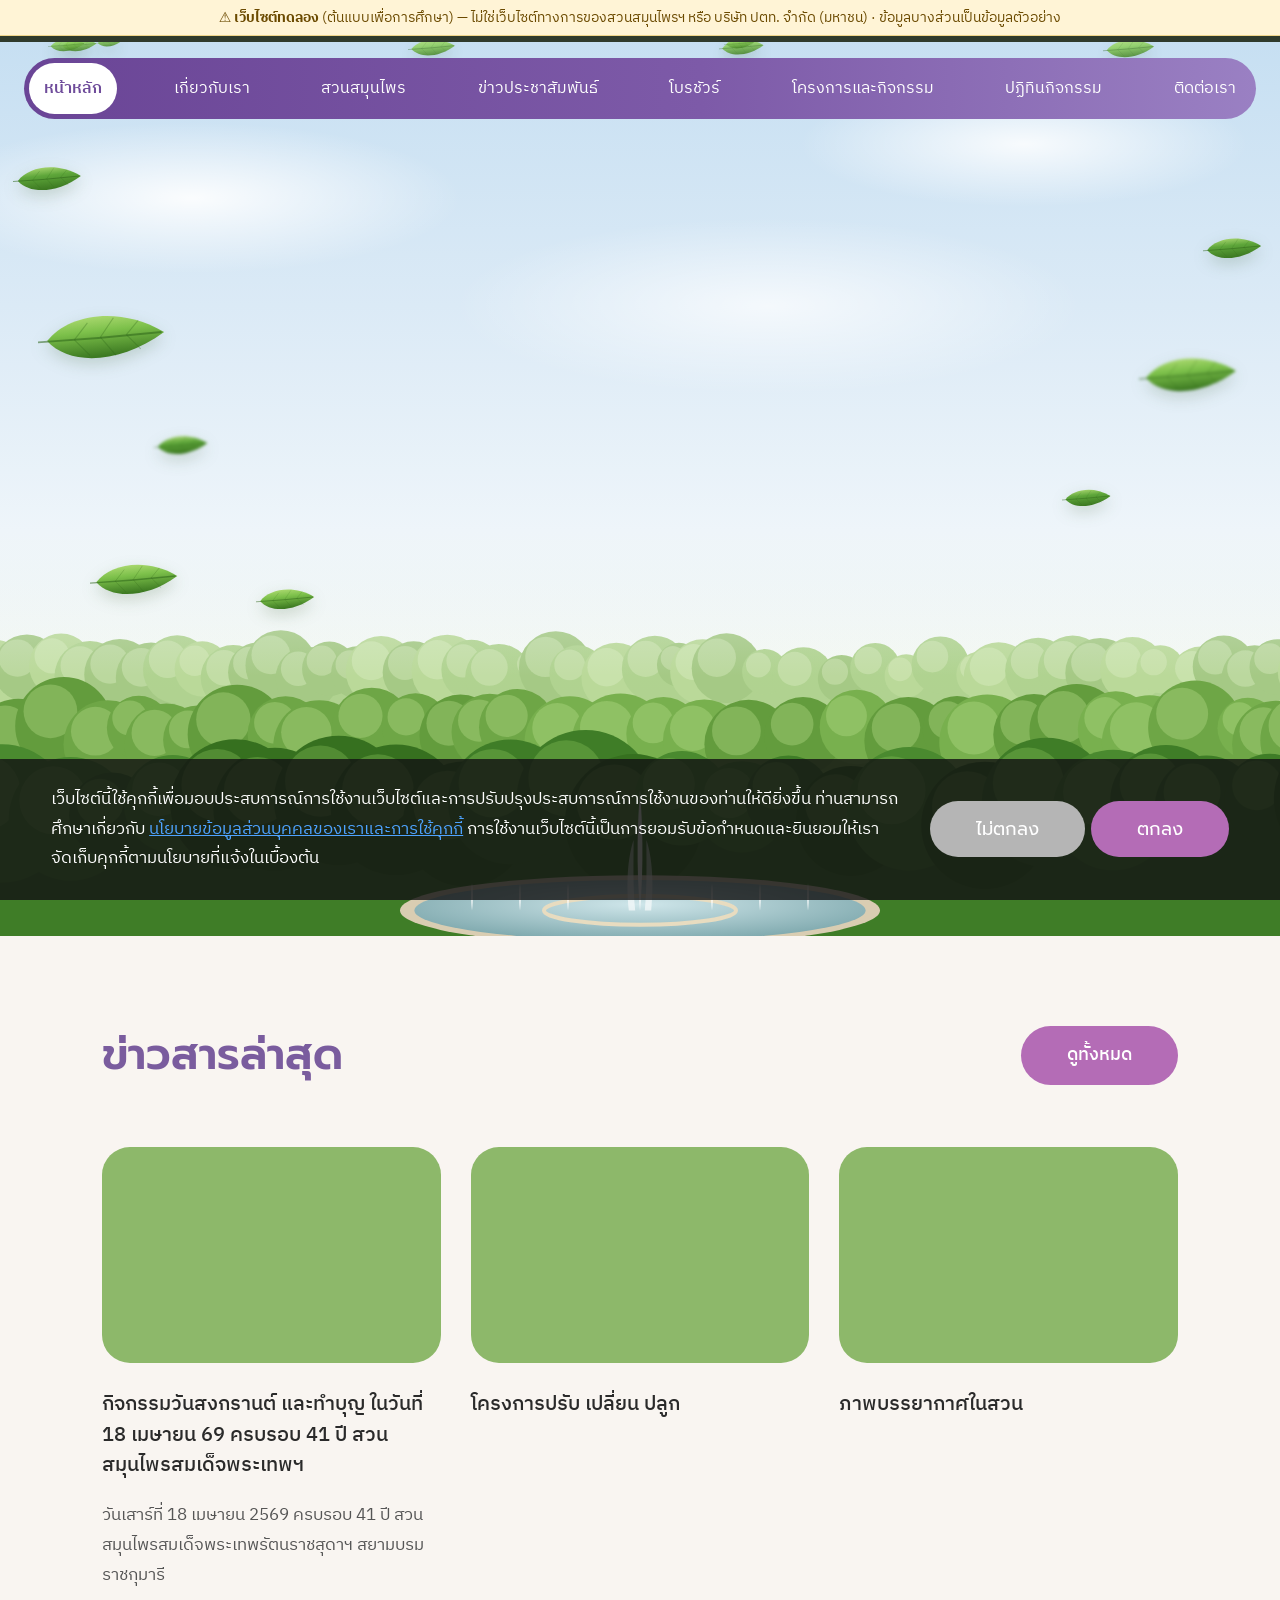
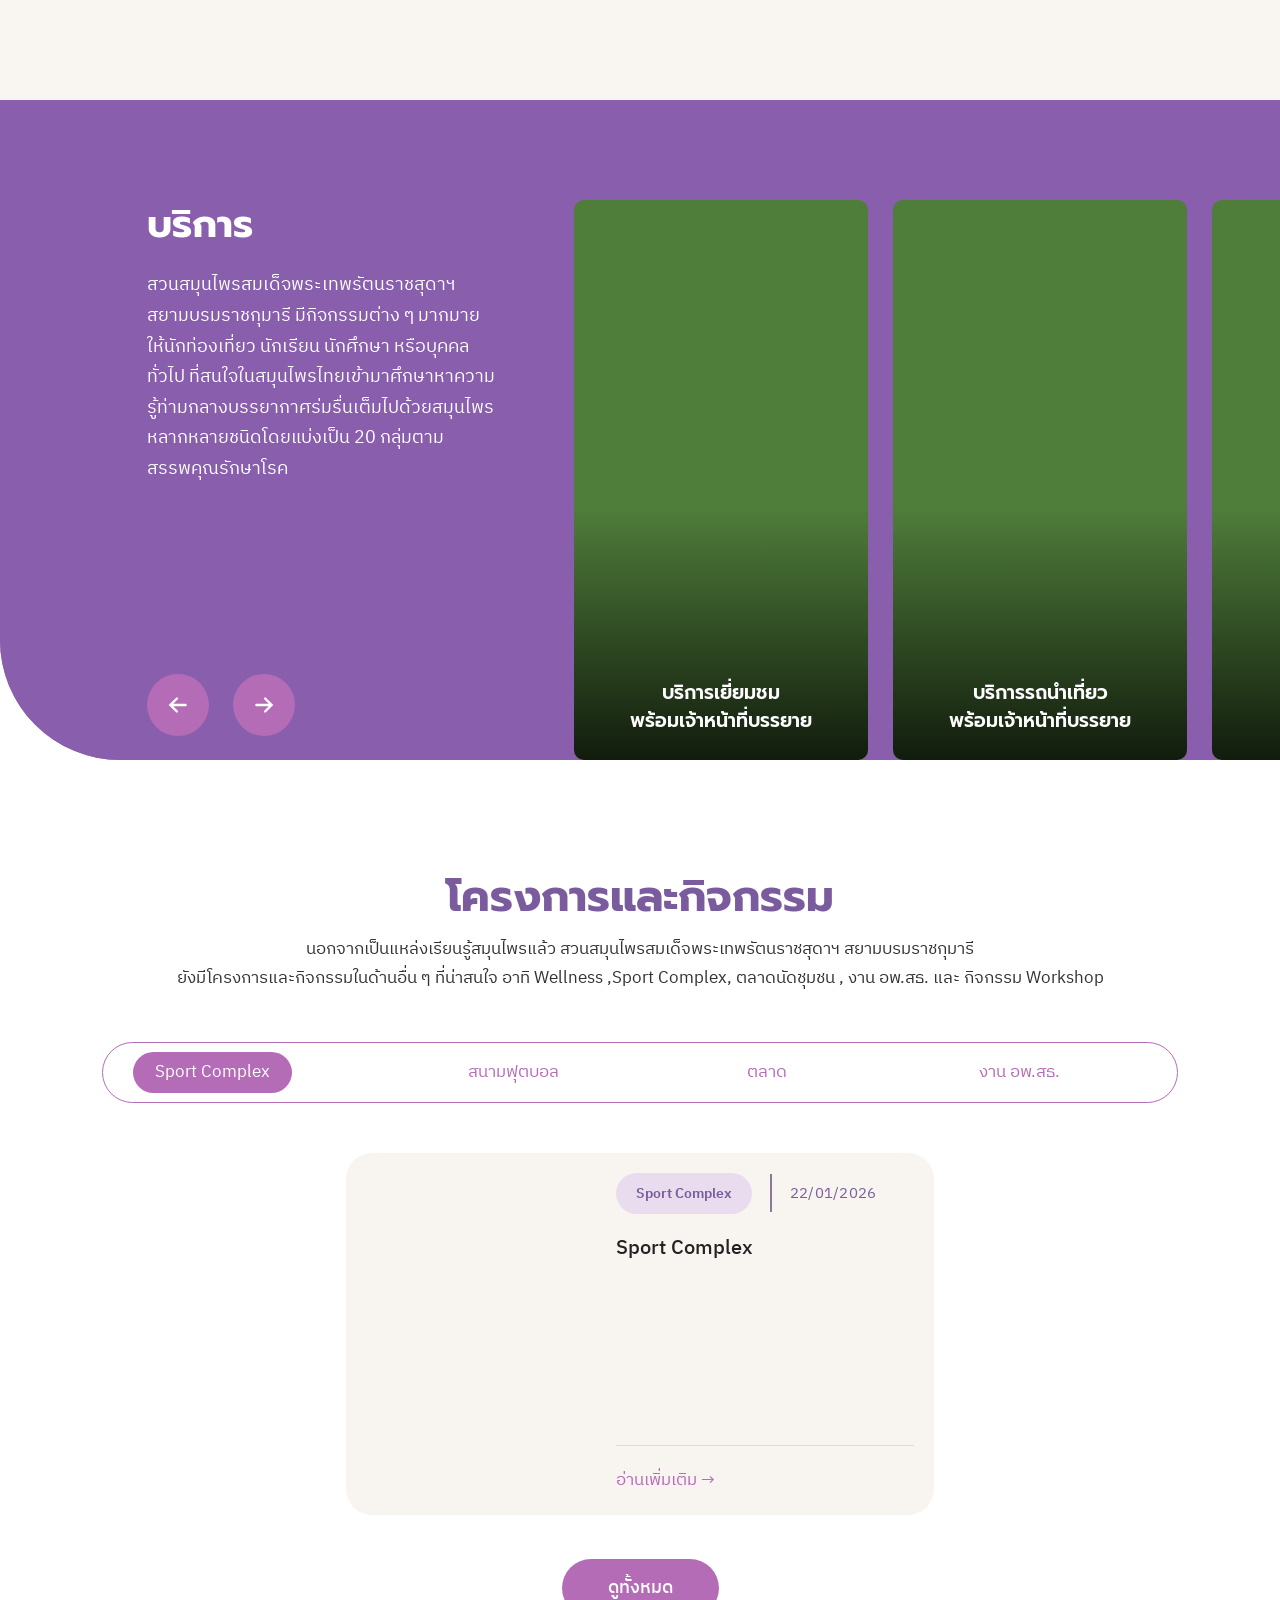
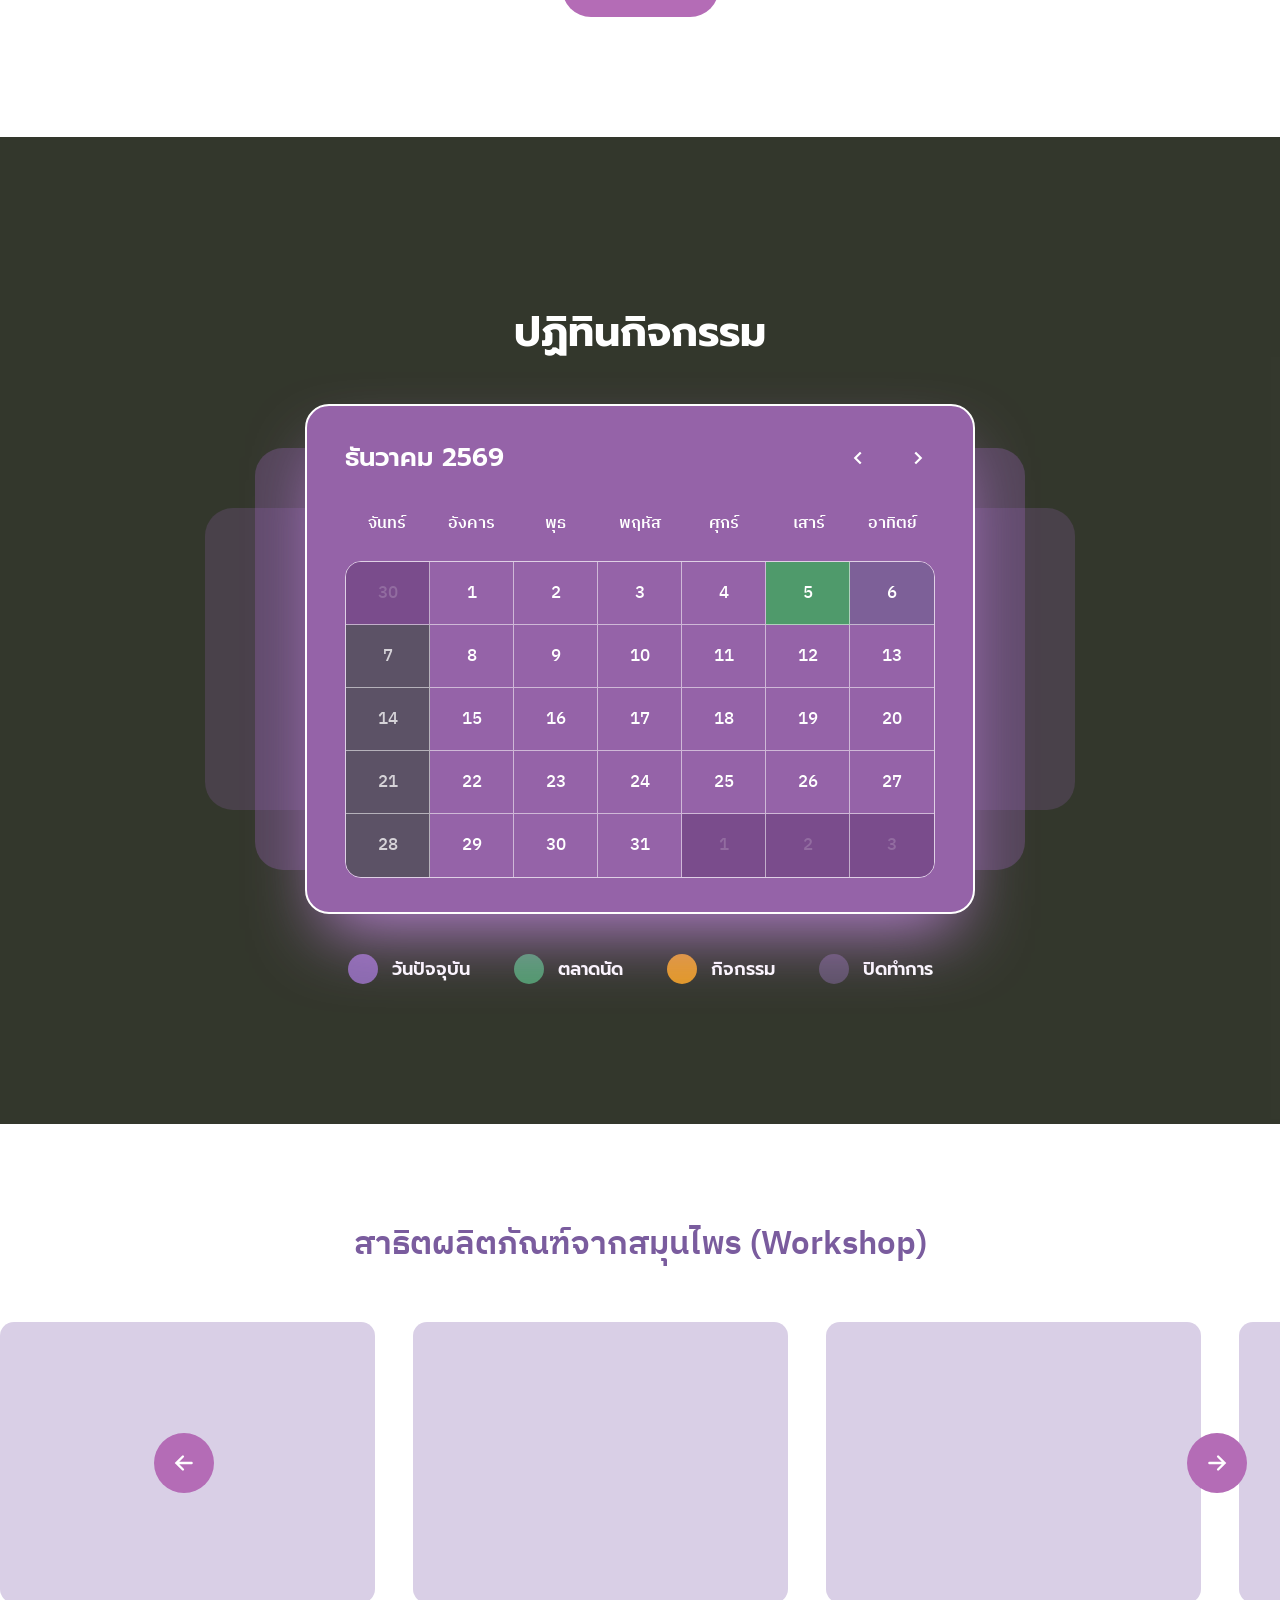
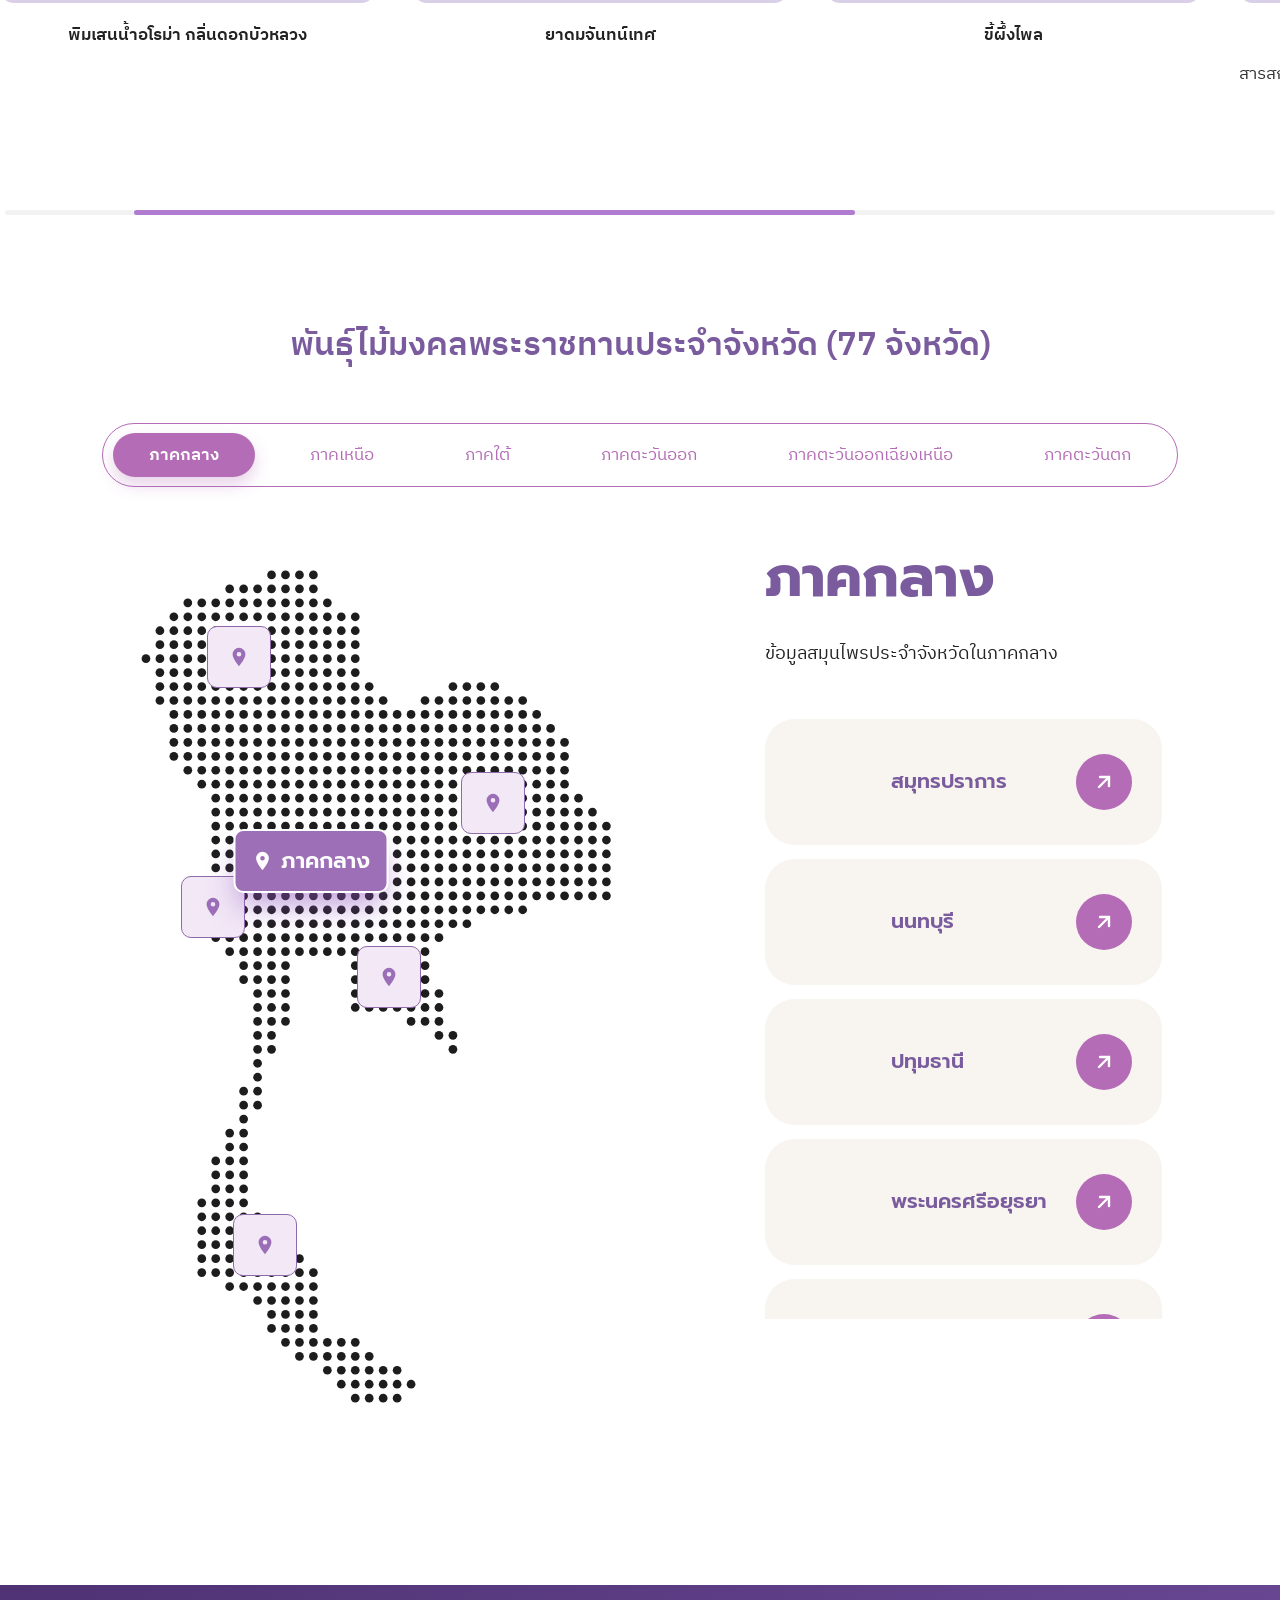
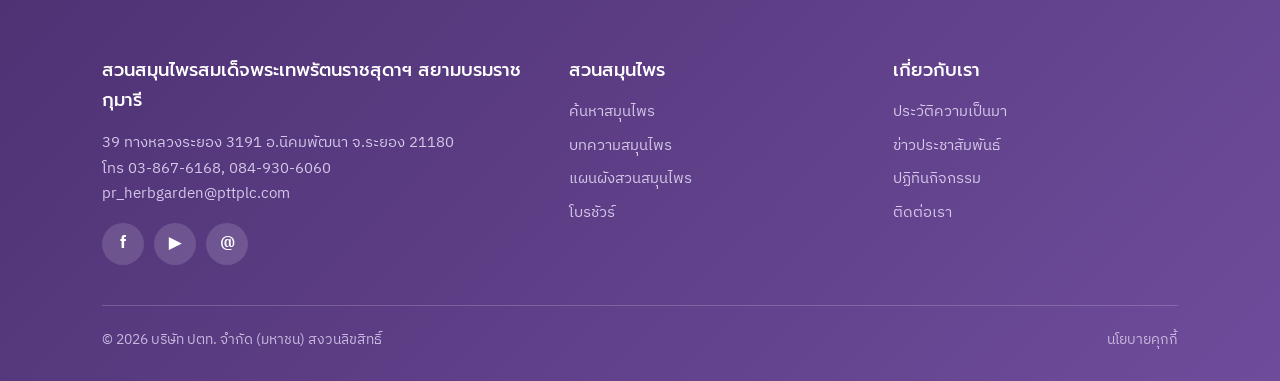
==== commit 2b90ce2b: "เพิ่ม PWA: ติดตั้งเป็นแอปบนมือถือได้ และใช้งานได้ตอนไม่มีเน็ต (manifest, service worker, ไอคอน, แถบแ" ====
--- a/index.html
+++ b/index.html
@@ -9,11 +9,19 @@
 <link rel="preconnect" href="https://fonts.gstatic.com" crossorigin>
 <link href="https://fonts.googleapis.com/css2?family=IBM+Plex+Sans+Thai:wght@300;400;500;600;700&family=Prompt:wght@500;600;700&display=swap" rel="stylesheet">
 <link rel="icon" href="images/favicon.svg" type="image/svg+xml">
+<!-- PWA: ติดตั้งเว็บเป็นแอป ("เพิ่มลงหน้าจอโฮม") + ใช้ได้ตอนไม่มีเน็ต (sw.js) -->
+<link rel="manifest" href="manifest.webmanifest">
+<meta name="theme-color" content="#6f4c9b">
+<link rel="apple-touch-icon" href="images/icons/apple-touch-icon.png">
+<meta name="apple-mobile-web-app-capable" content="yes">
+<meta name="apple-mobile-web-app-title" content="สวนสมุนไพร">
+<meta name="apple-mobile-web-app-status-bar-style" content="default">
 <link rel="stylesheet" href="css/style.css">
 </head>
 <body class="demo">
 <!-- แถบแจ้งเว็บไซต์ทดลอง: ซ่อนอัตโนมัติเมื่อเซิร์ฟเวอร์ตั้ง DEMO_MODE=0 -->
 <div class="demo-bar" id="demoBar" role="note">⚠ <b>เว็บไซต์ทดลอง</b> (ต้นแบบเพื่อการศึกษา) — ไม่ใช่เว็บไซต์ทางการของสวนสมุนไพรฯ หรือ บริษัท ปตท. จำกัด (มหาชน) · ข้อมูลบางส่วนเป็นข้อมูลตัวอย่าง</div>
+<div class="offline-bar" id="offlineBar" role="status" hidden>📴 ไม่มีอินเทอร์เน็ต — กำลังแสดงข้อมูลที่เคยเปิดไว้ในเครื่อง</div>
 <div class="topbar"></div>
 
 <!-- ================= HEADER ================= -->
--- a/css/style.css
+++ b/css/style.css
@@ -18,6 +18,8 @@
 /* แถบ "เว็บไซต์ทดลอง" (body.demo) — ดันหัวเว็บลงมาไม่ให้ทับกัน */
 .demo-bar{display:none;position:relative;z-index:110;background:#fff4d6;color:#6b4a00;border-bottom:1px solid #f0d58a;font-size:14px;line-height:1.5;text-align:center;padding:7px 16px}
 body.demo .demo-bar{display:block}
+.offline-bar{position:fixed;left:50%;bottom:16px;transform:translateX(-50%);z-index:300;max-width:calc(100% - 32px);background:#3b2a52;color:#fff;font-size:15px;line-height:1.5;text-align:center;padding:10px 20px;border-radius:30px;box-shadow:0 8px 24px rgba(0,0,0,.25)}
+.offline-bar[hidden]{display:none}
 body.demo .topbar{top:var(--demo-h,36px)}
 body.demo header:not(.solid){top:calc(22px + var(--demo-h,36px))}
 body.demo .no-hero .crumb{padding-top:calc(150px + var(--demo-h,36px))}
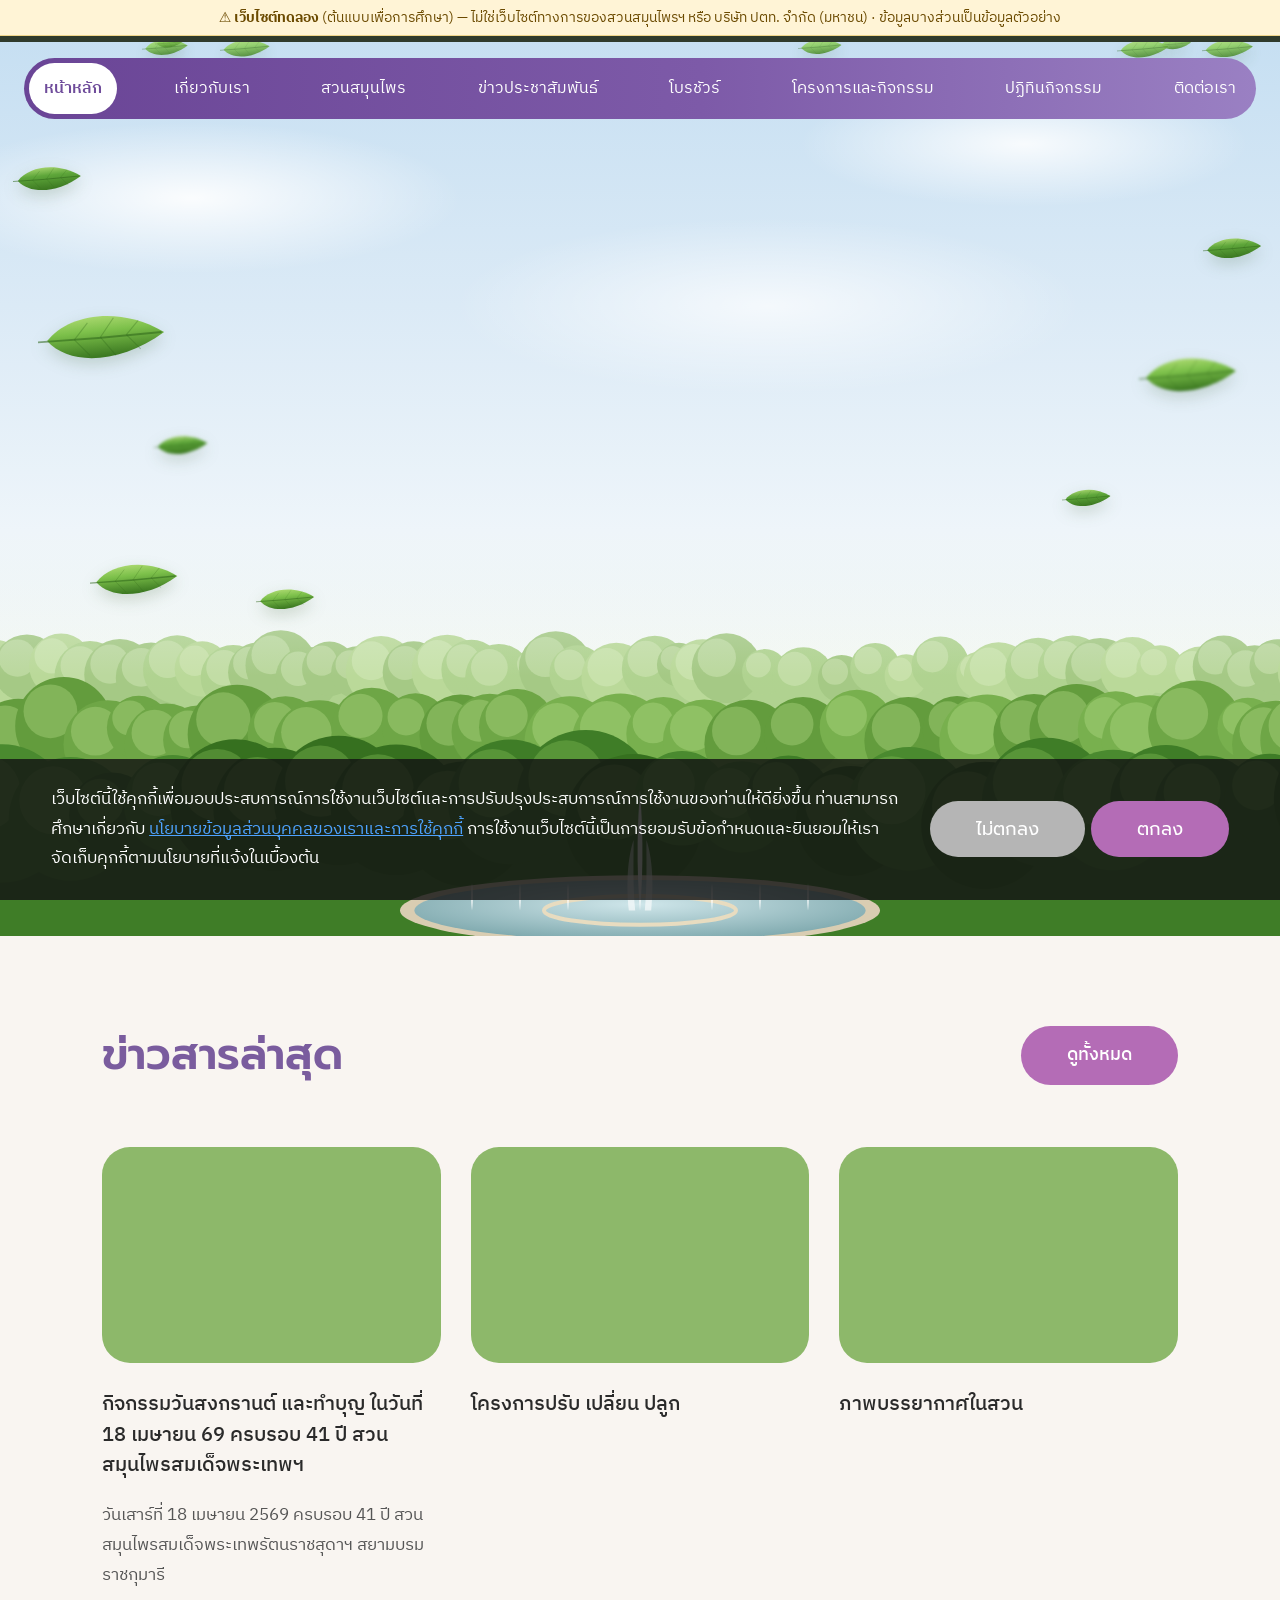
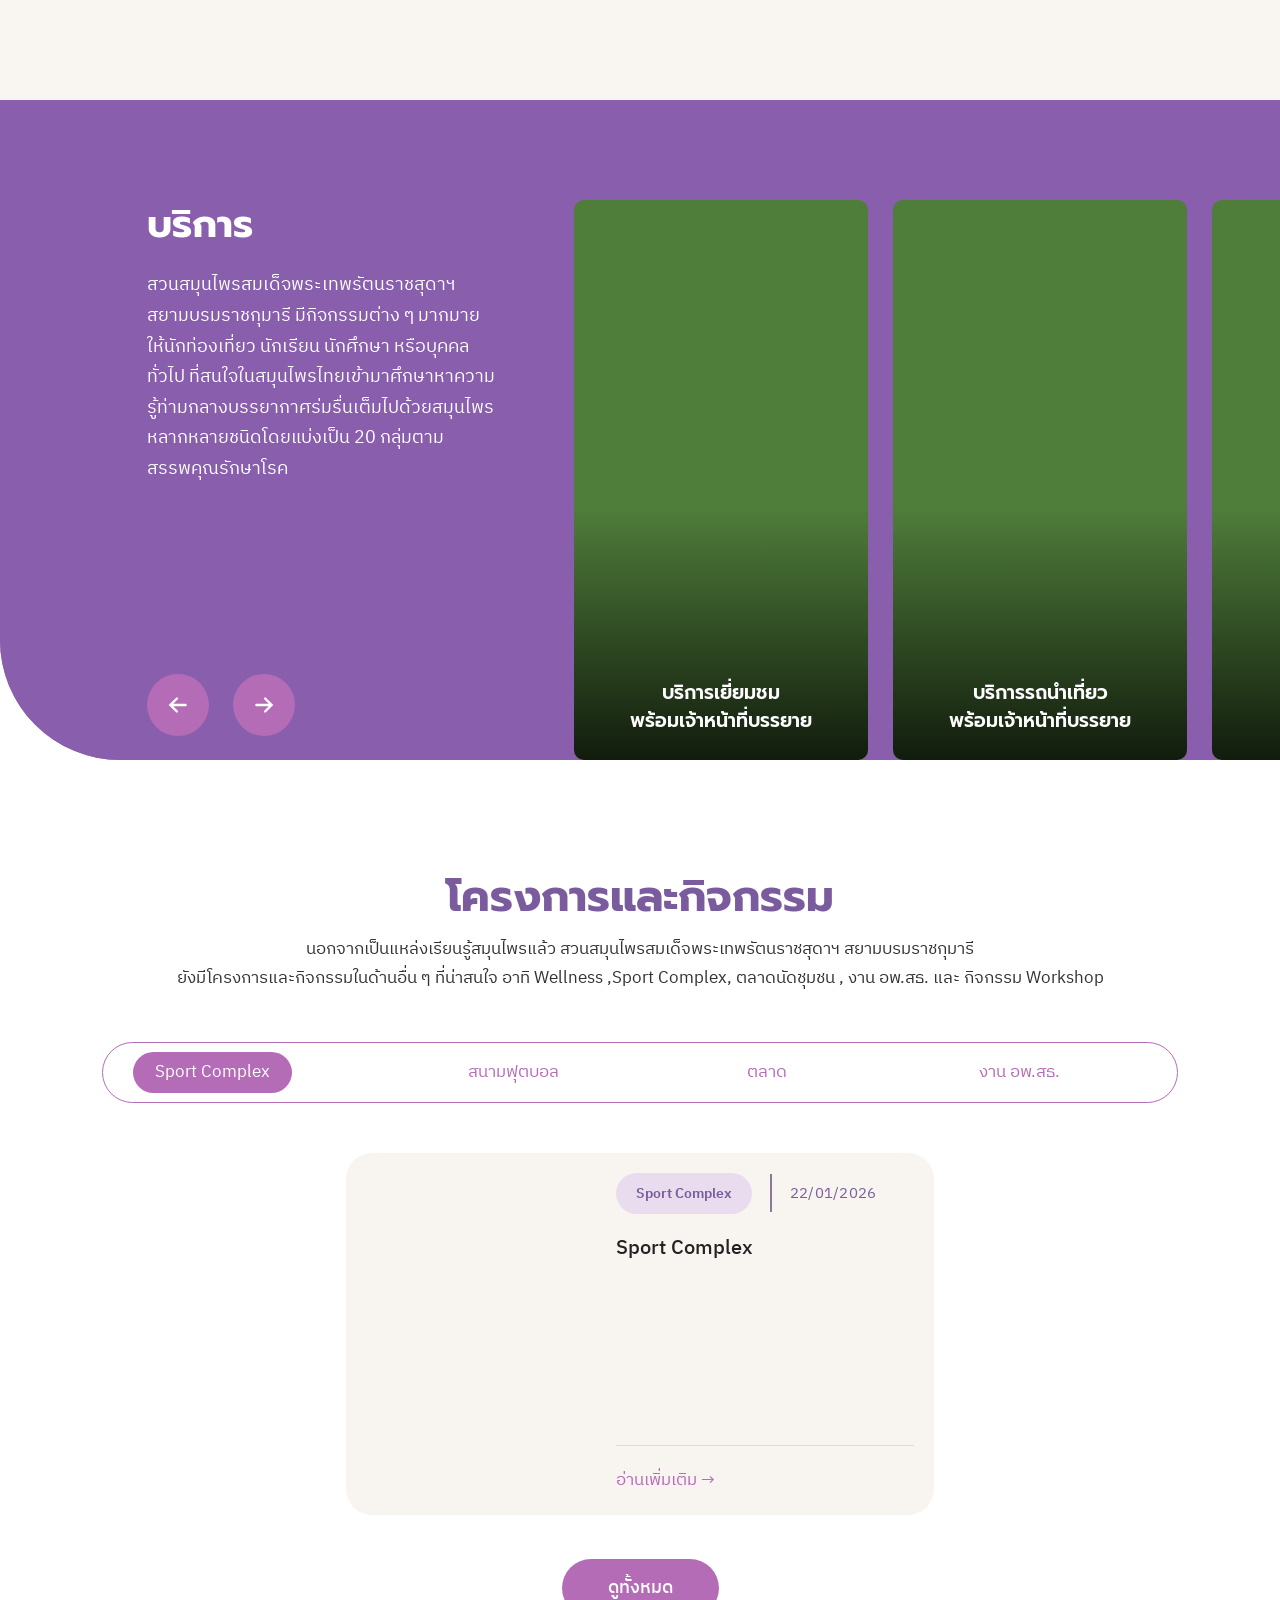
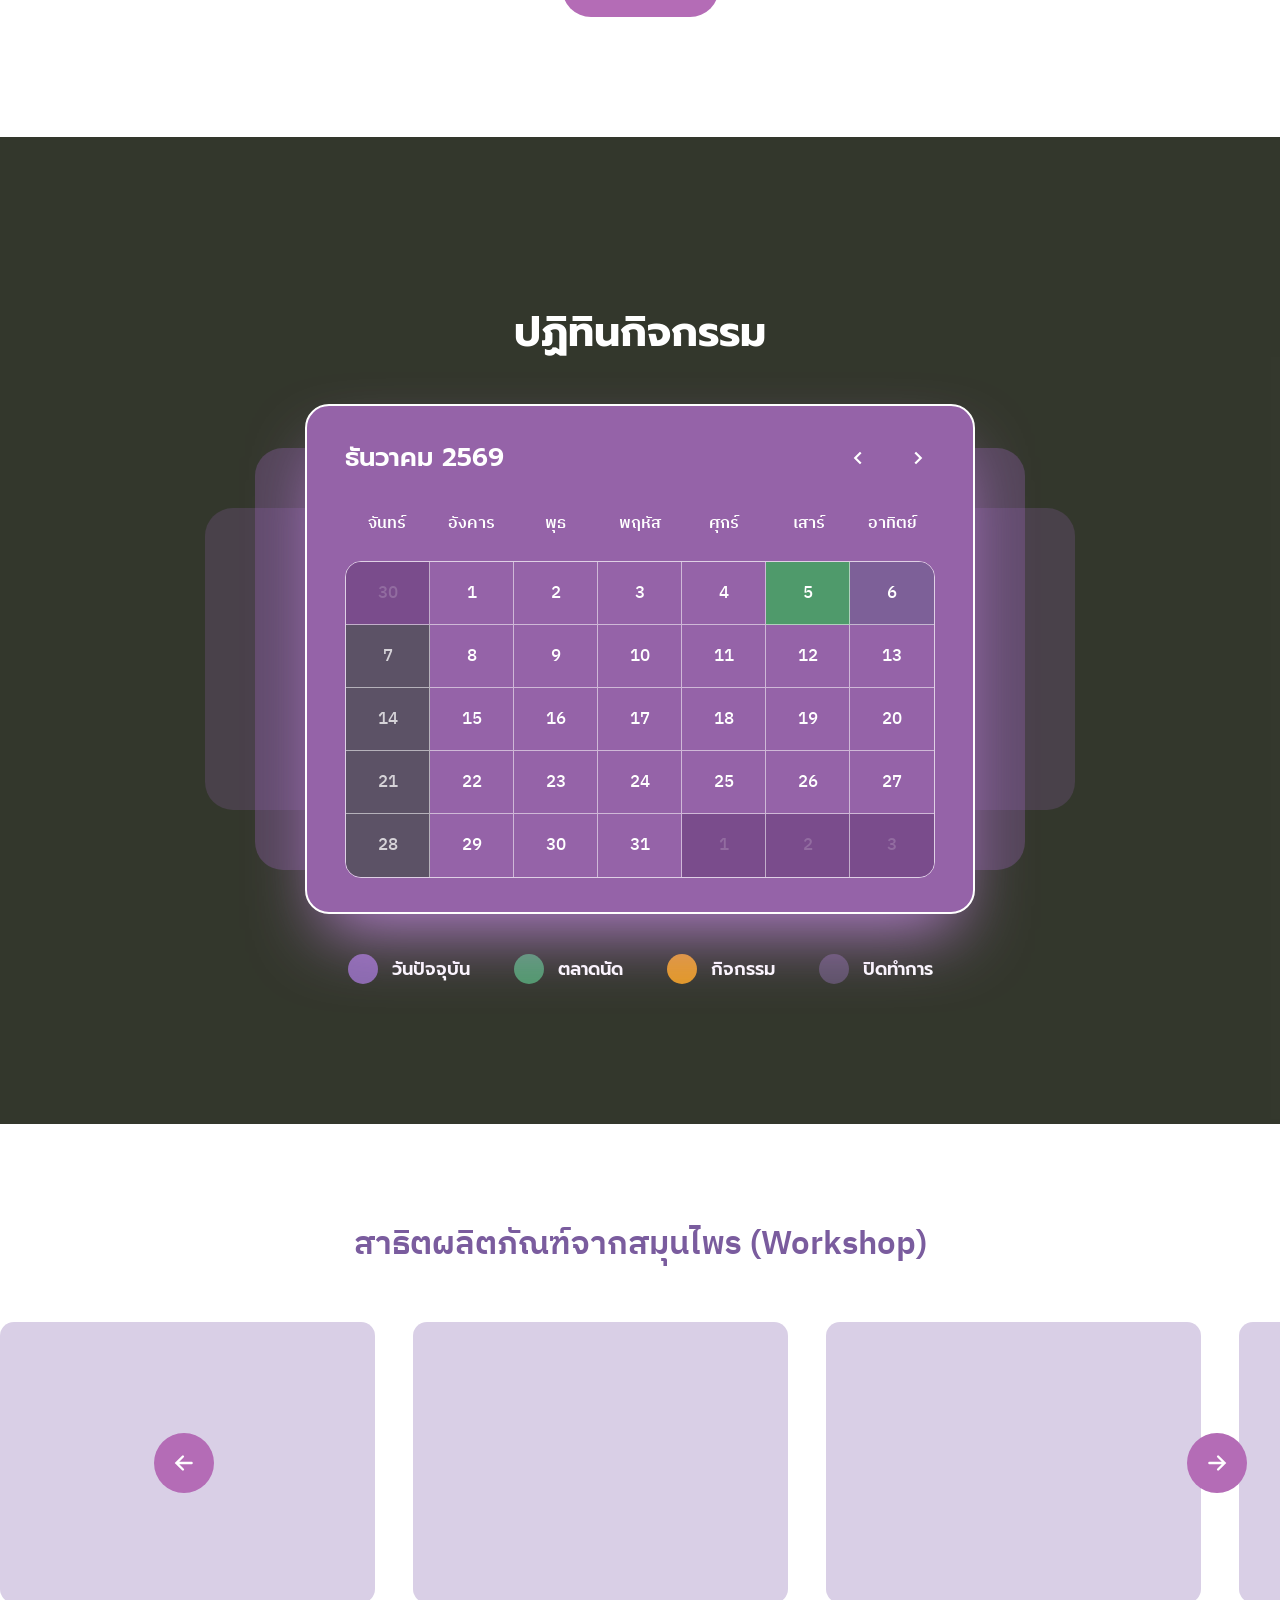
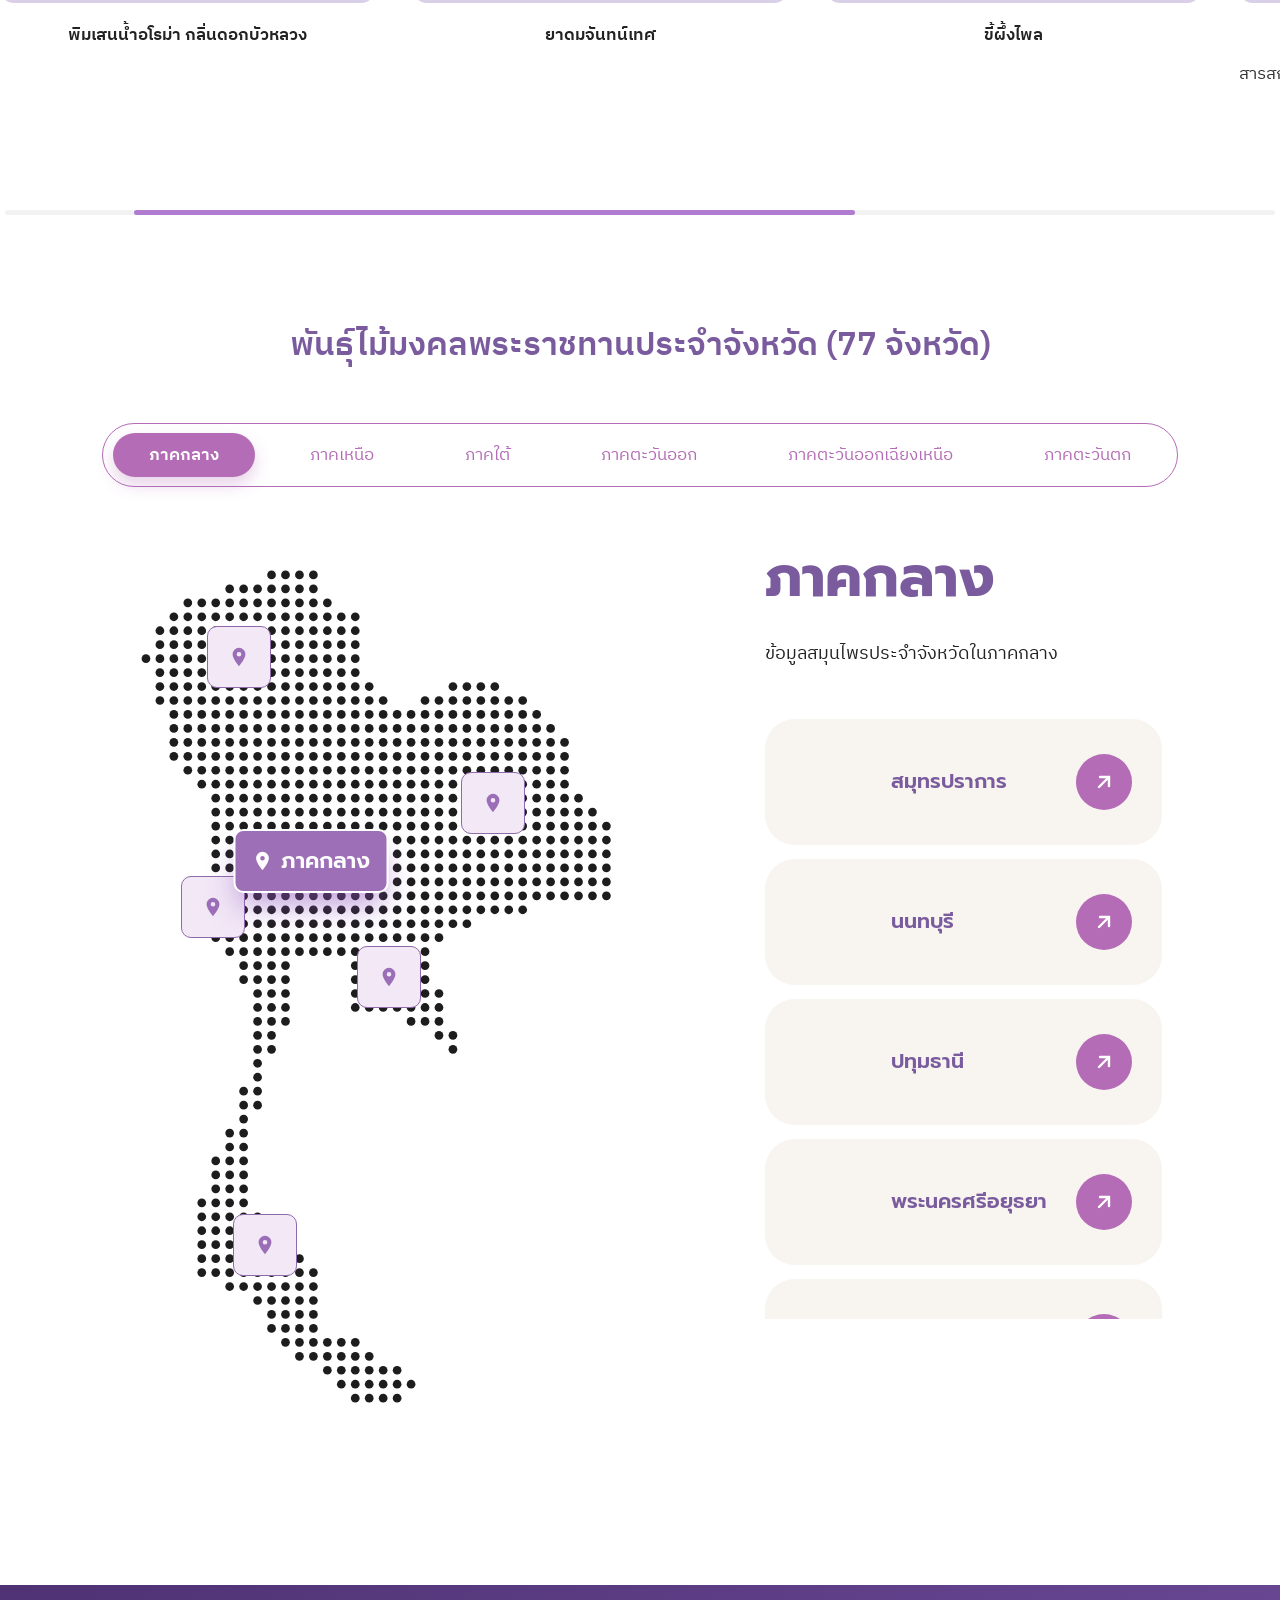
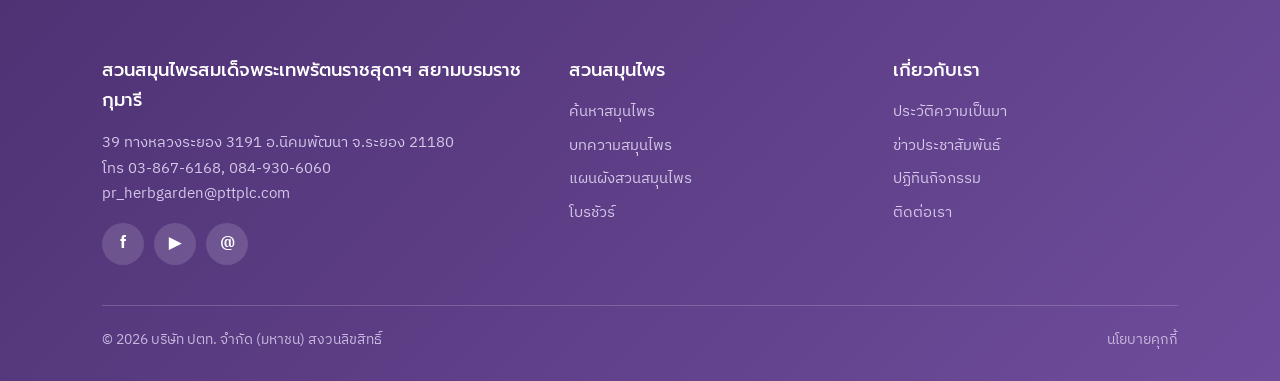
==== commit 7bd10a06: "หลังบ้านครบวงจร: แท็บแผนผังสวน (map_spots), แท็บตั้งค่าเว็บไซต์ (ข้อมูลติดต่อ/โซเชียล), เปลี่ยนรหัสแ" ====
--- a/index.html
+++ b/index.html
@@ -158,8 +158,9 @@
     <div class="foot">
       <div>
         <h4>สวนสมุนไพรสมเด็จพระเทพรัตนราชสุดาฯ สยามบรมราชกุมารี</h4>
-        <p>39 ทางหลวงระยอง 3191 อ.นิคมพัฒนา จ.ระยอง 21180<br>โทร 03-867-6168, 084-930-6060<br>pr_herbgarden@pttplc.com</p>
-        <div class="social">
+        <!-- ที่อยู่/โทร/อีเมล/โซเชียล: แก้ได้จากหน้าแอดมิน → แท็บ ⚙️ ตั้งค่าเว็บไซต์ (js/main.js → renderSiteInfo) -->
+        <p id="footContact">39 ทางหลวงระยอง 3191 อ.นิคมพัฒนา จ.ระยอง 21180<br>โทร 03-867-6168, 084-930-6060<br>pr_herbgarden@pttplc.com</p>
+        <div class="social" id="footSocial">
           <a href="https://www.facebook.com/ptt.herbgarden" target="_blank" rel="noopener" aria-label="Facebook">f</a>
           <a href="https://www.youtube.com/@pttherbgardenchannel8378" target="_blank" rel="noopener" aria-label="YouTube">▶</a>
           <a href="mailto:pr_herbgarden@pttplc.com" aria-label="Email">@</a>
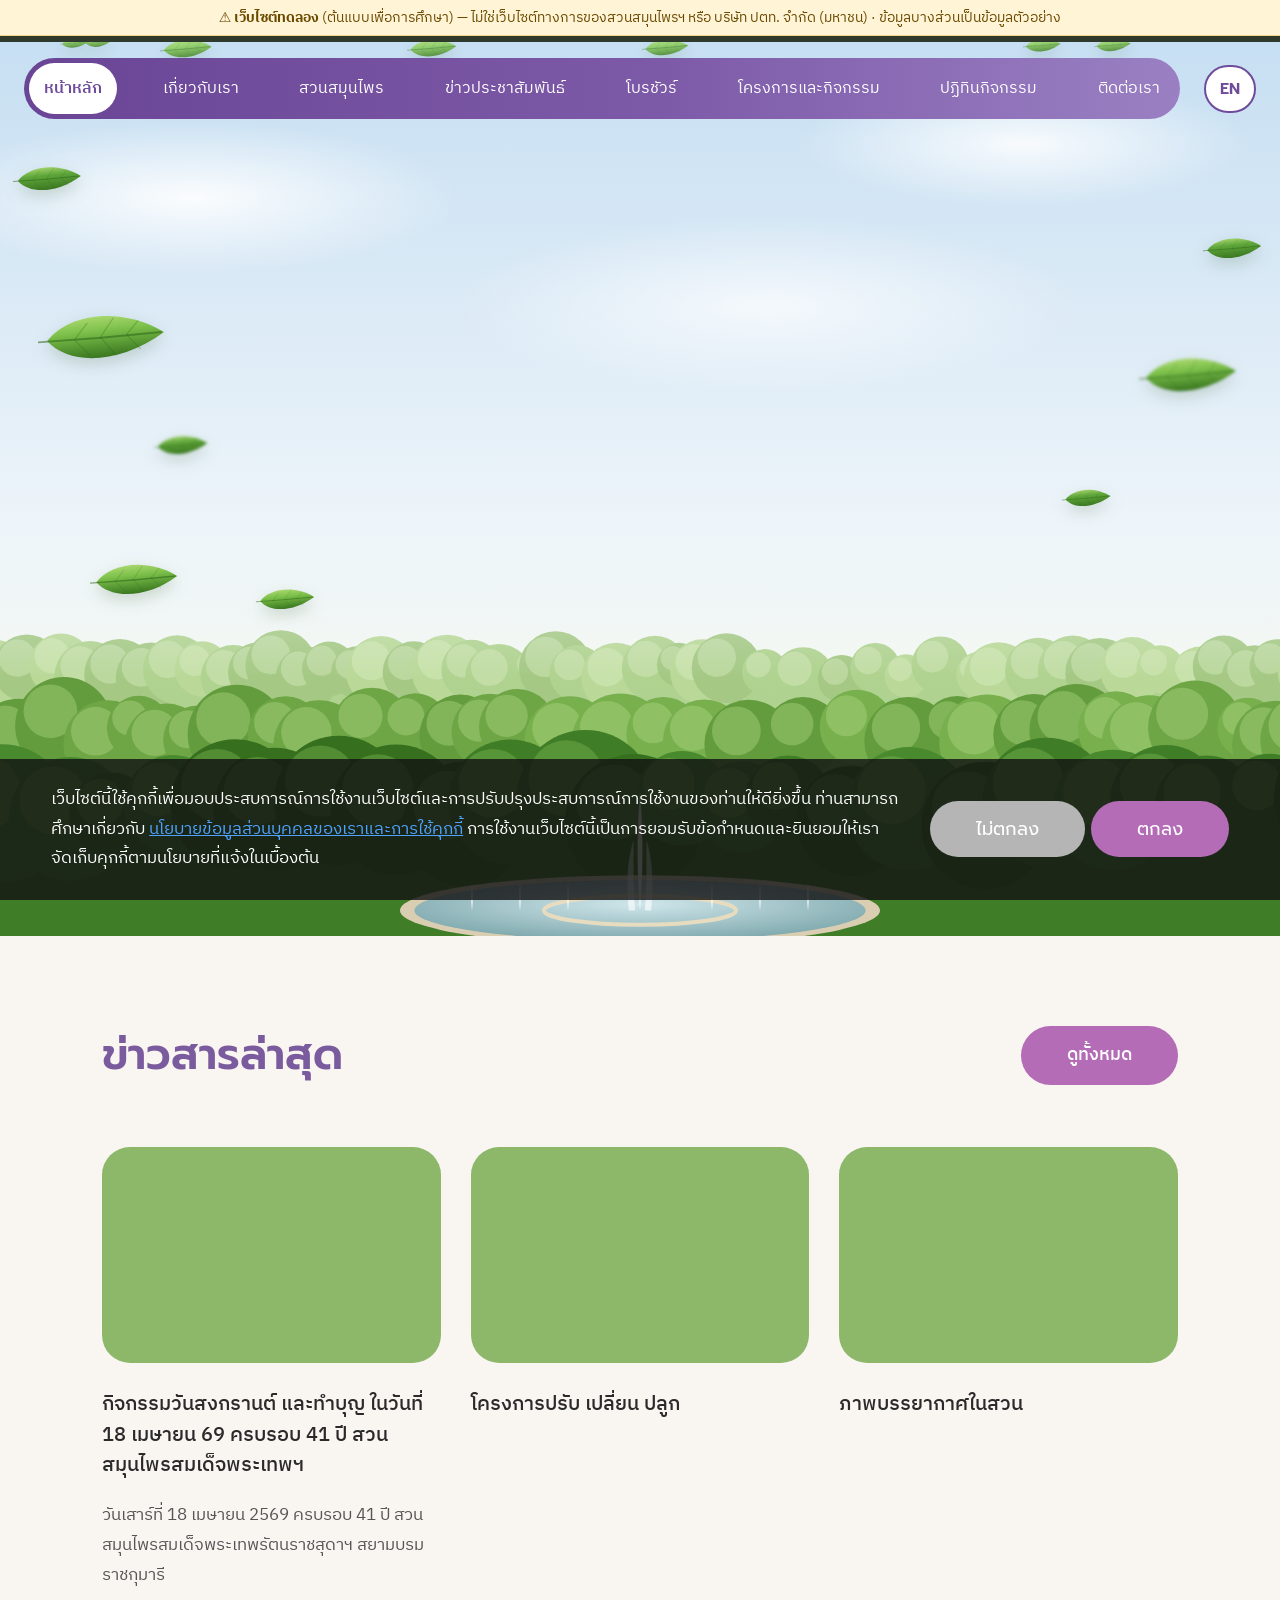
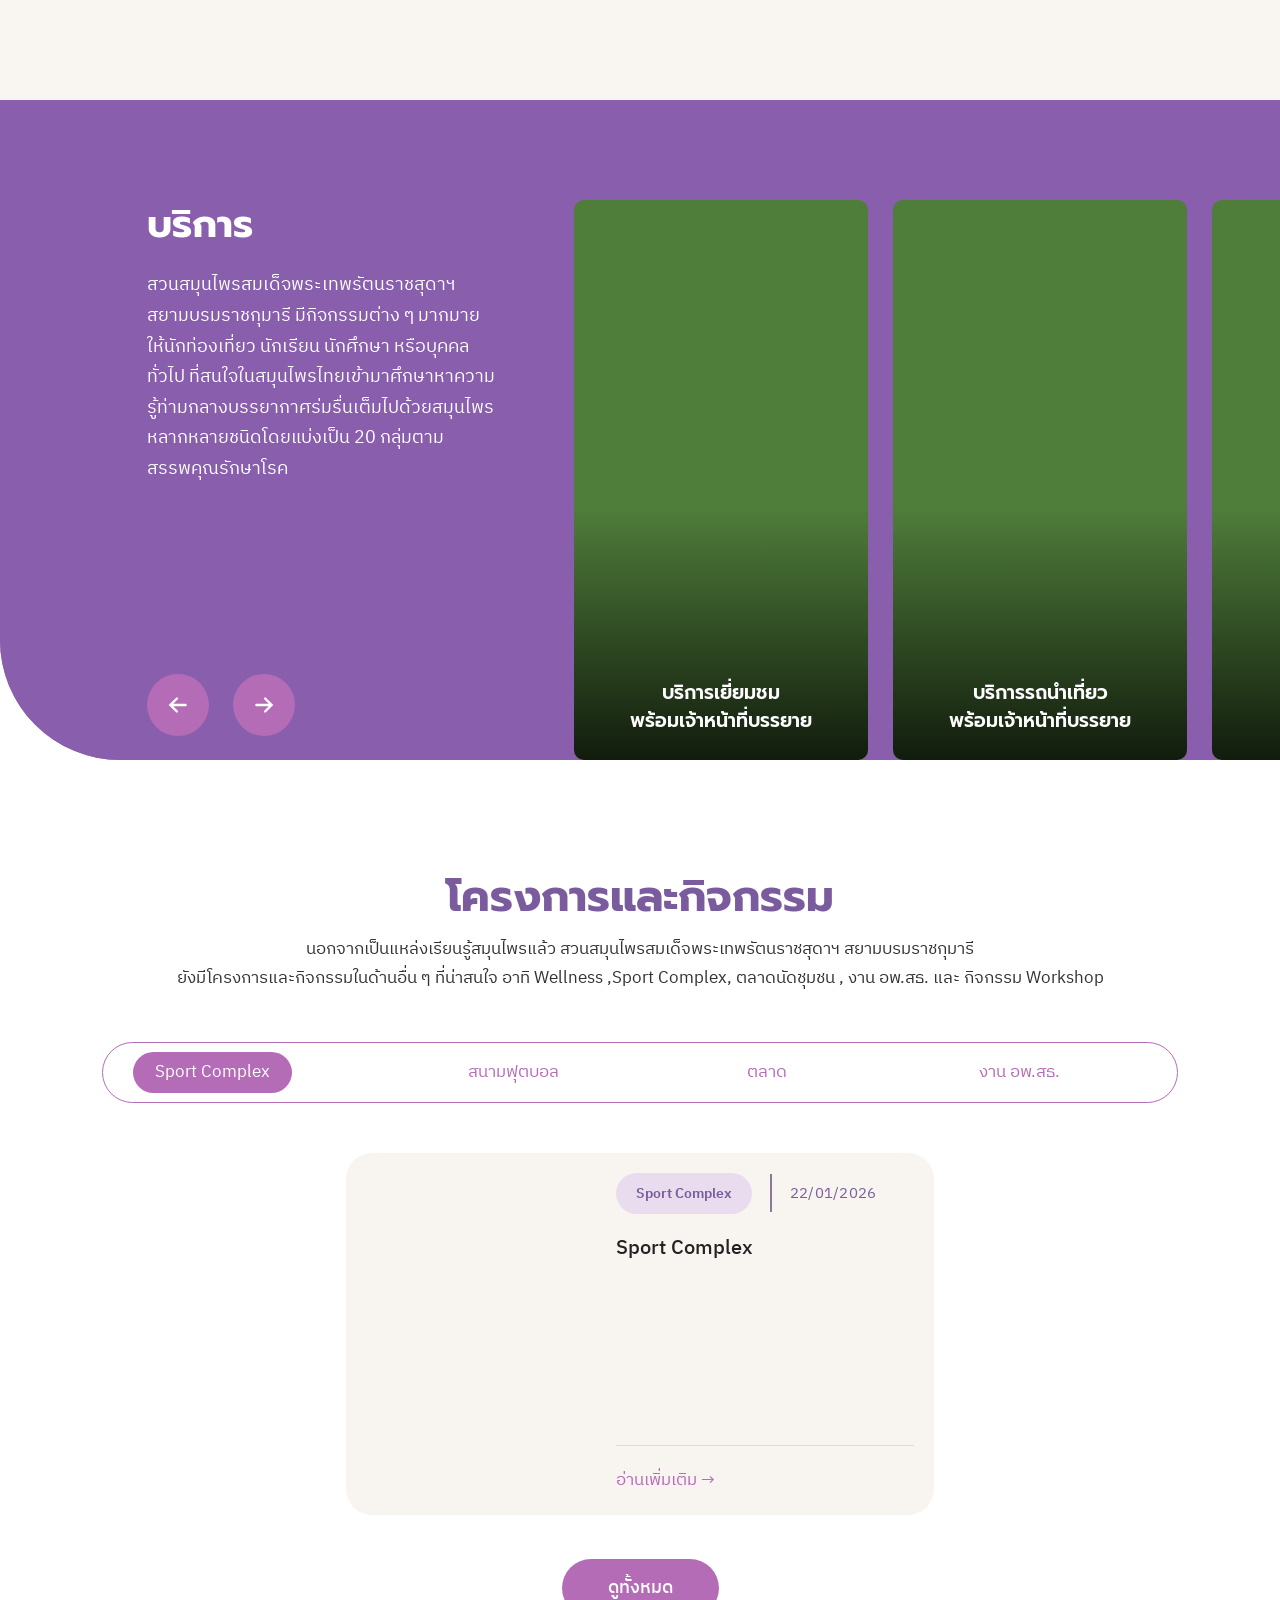
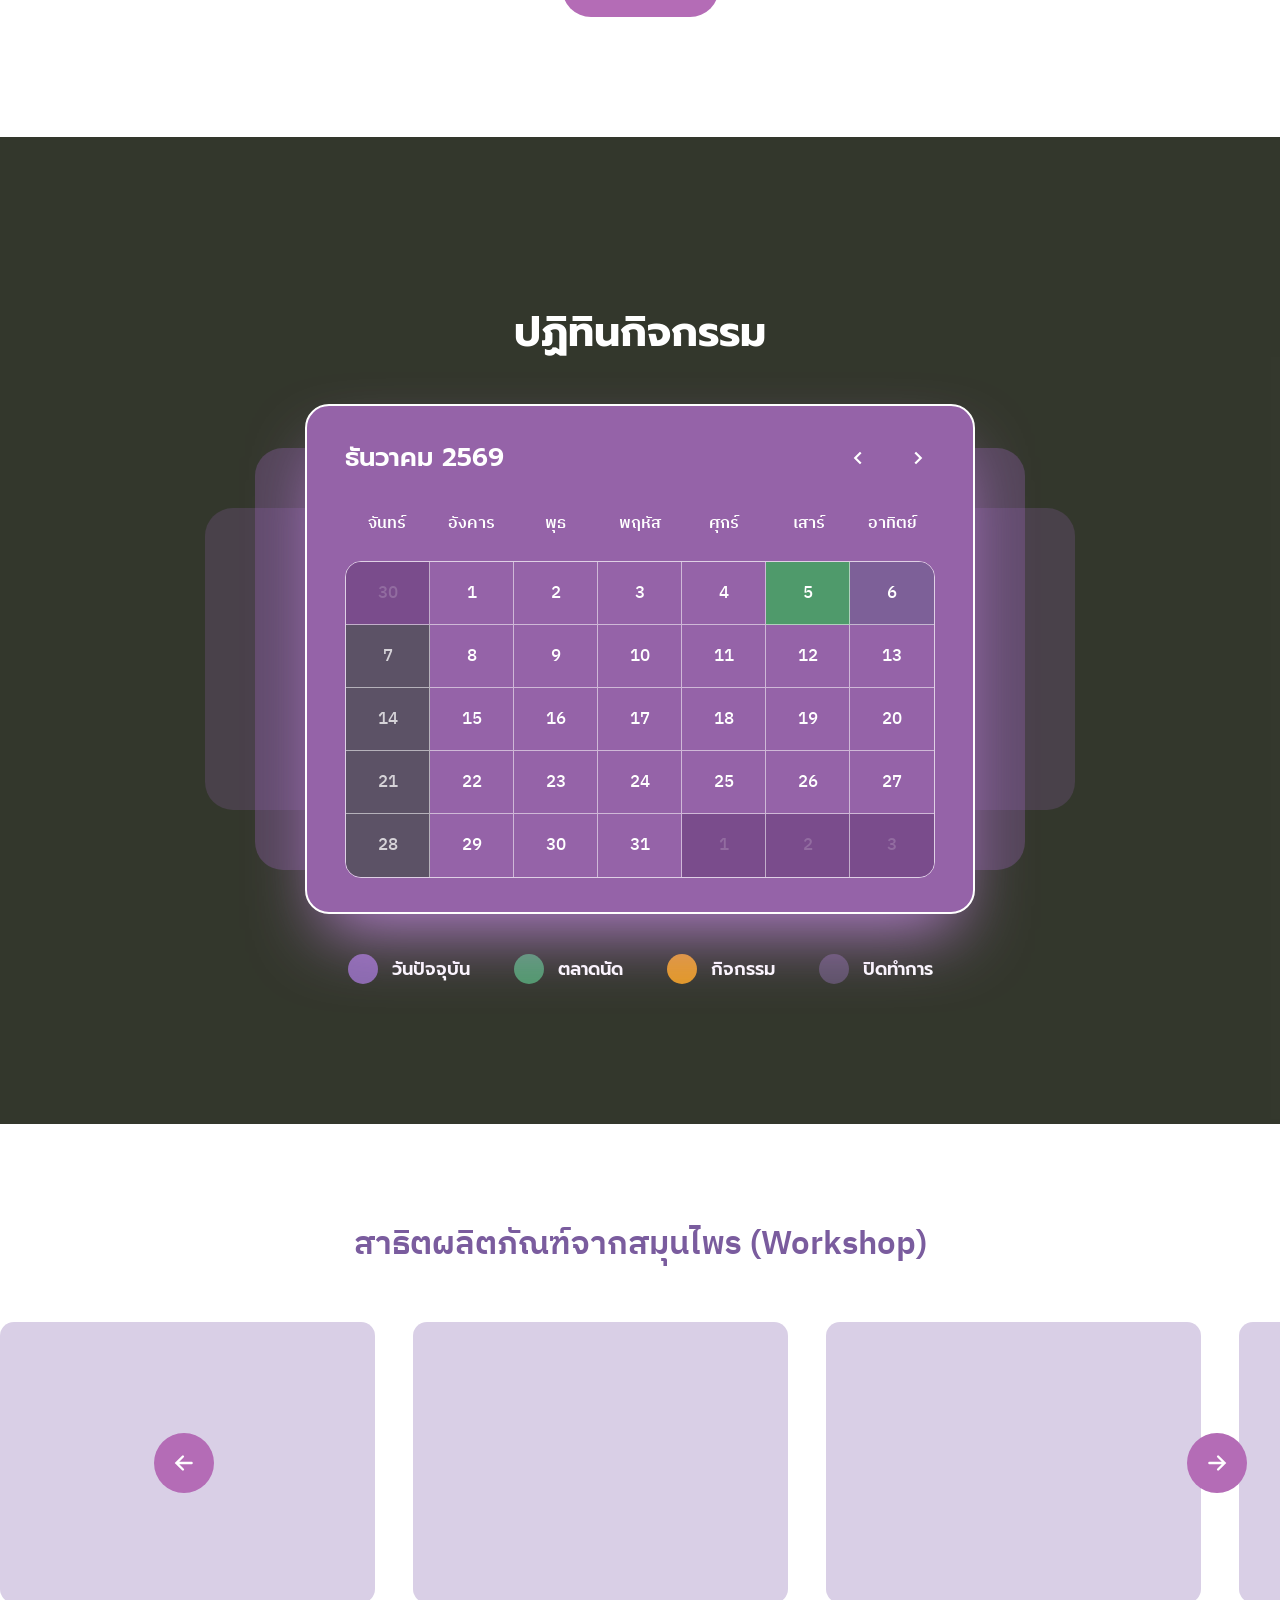
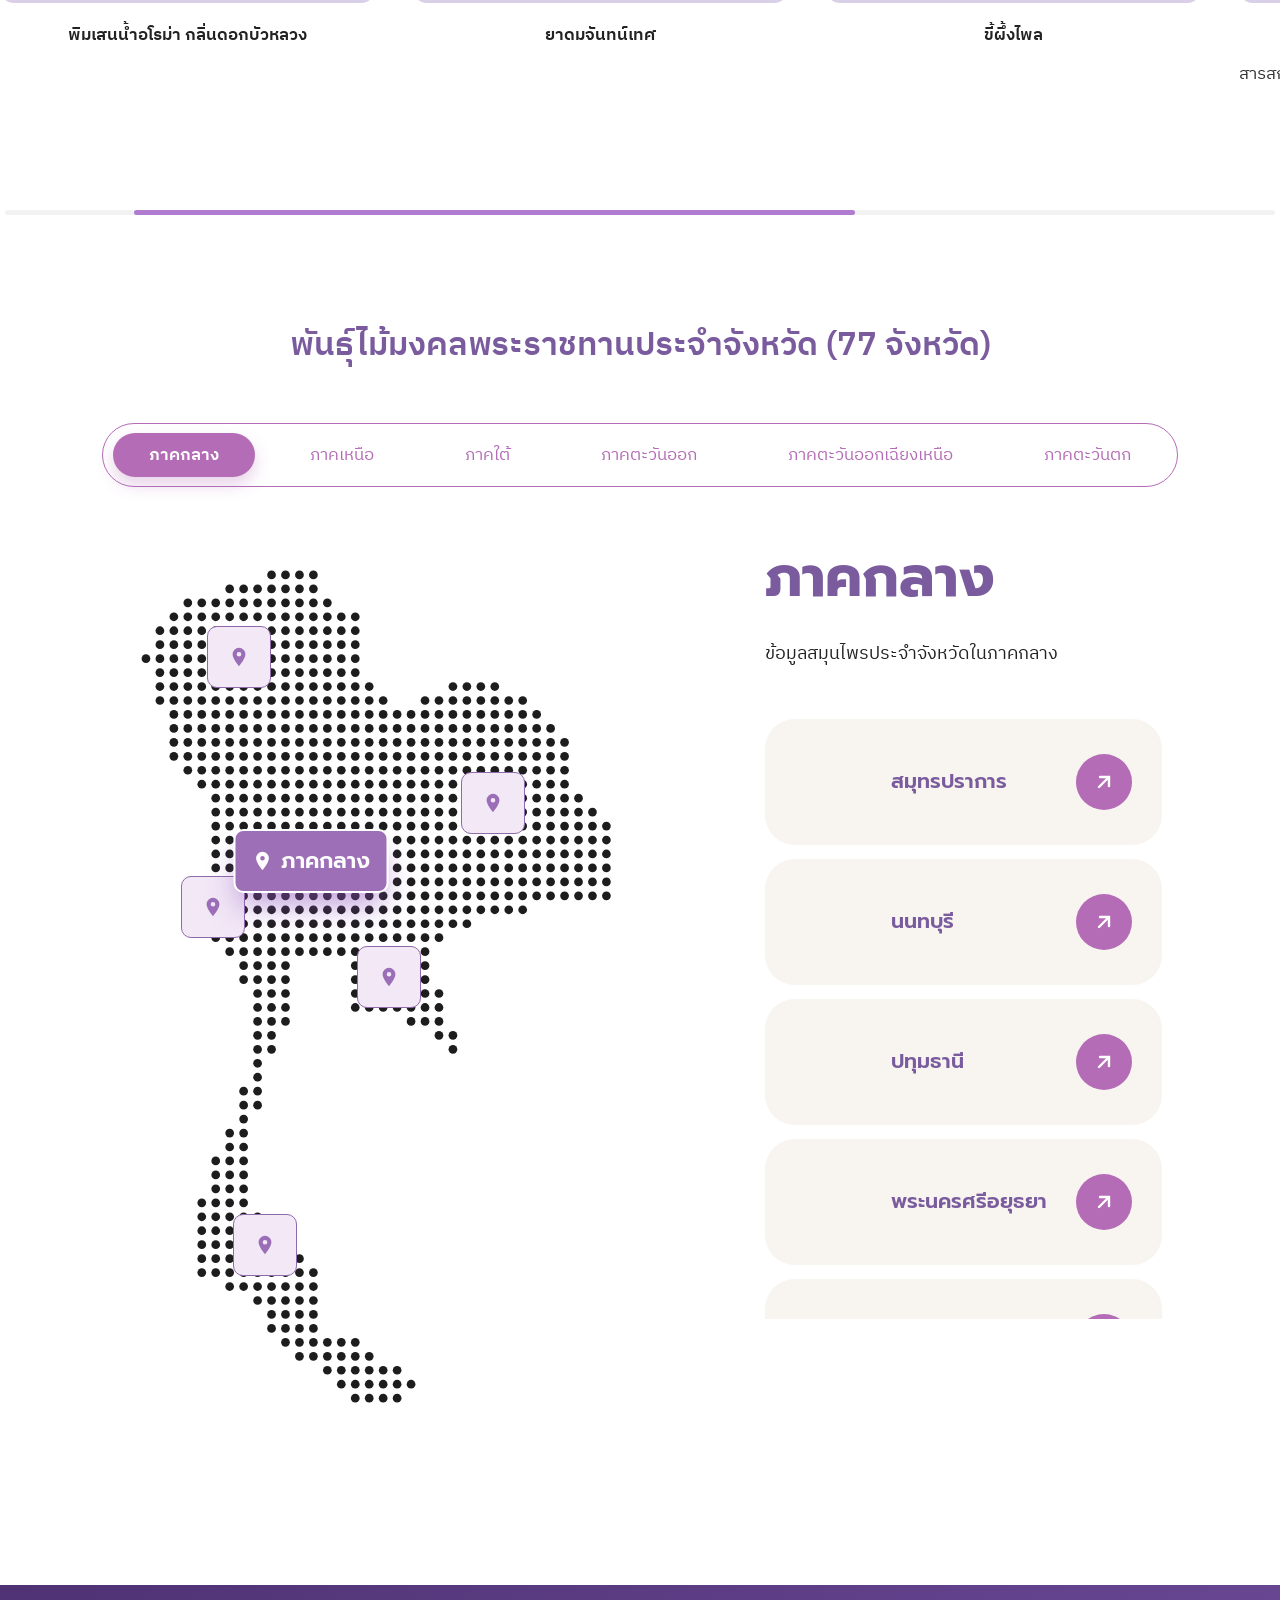
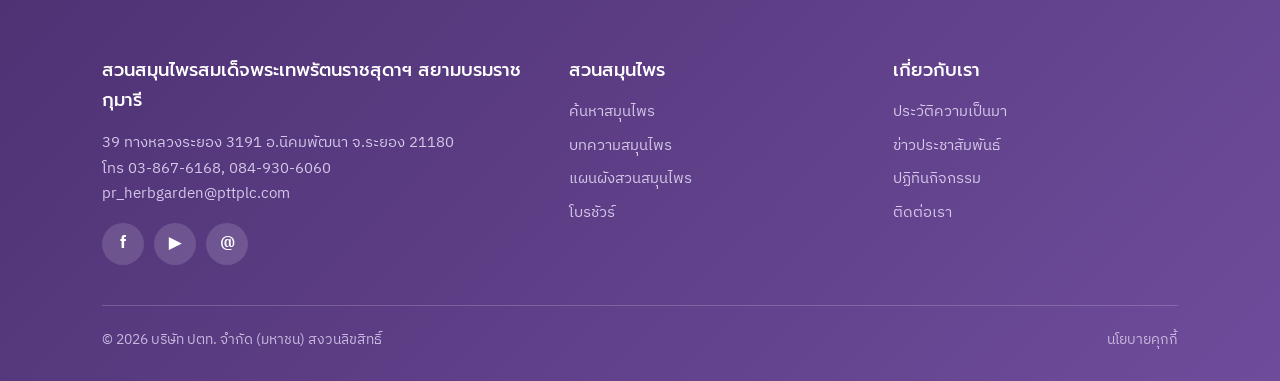
==== commit 13d17910: "เพิ่มระบบสองภาษา TH/EN และใส่ชื่อพืชตรงกลาง QR พร้อมลิงก์สั้น /P/<id>" ====
--- a/index.html
+++ b/index.html
@@ -180,6 +180,7 @@
   </div>
 </div>
 
+<script src="js/i18n.js"></script><!-- สองภาษา TH/EN: โหลดก่อนสคริปต์อื่น -->
 <script src="js/data.js"></script>
 <script src="js/herb-search.js"></script>
 <script src="js/garden-map.js"></script>
--- a/css/style.css
+++ b/css/style.css
@@ -43,11 +43,20 @@
 .dd a{display:block;font-size:19px;color:#222;padding:18px 0 12px;border-bottom:1px solid #e3e3e8;white-space:nowrap}
 .dd a:hover{color:var(--purple)}
 .burger{display:none;margin-left:auto;width:48px;height:48px;border-radius:50%;border:0;background:var(--purple);color:#fff;font-size:22px;cursor:pointer}
+/* ปุ่มสลับภาษา TH/EN (สร้างโดย js/i18n.js) */
+.lang-btn{flex:none;min-width:52px;height:48px;padding:0 14px;border-radius:30px;border:2px solid var(--purple);background:#fff;color:var(--purple);font:600 16px "Prompt",sans-serif;cursor:pointer;transition:background .2s,color .2s}
+.lang-btn:hover{background:var(--purple);color:#fff}
 /* จอโน้ตบุ๊ก (1281–1540px): ลดขอบ/ตัวอักษรเมนู ไม่ให้ "ติดต่อเรา" ล้นขอบจอ */
 @media (max-width:1540px){.menu>li>a{font-size:17px;padding:10px 15px}.hdr{gap:28px;padding:0 clamp(16px,4vw,60px)}}
 @media (max-width:1280px){.menu>li>a{font-size:16px;padding:10px 13px}.hdr{gap:24px;padding:0 24px}}
+/* ภาษาอังกฤษ: ชื่อเมนูยาวกว่า → ลดขนาดตัวอักษรเล็กน้อย */
+body.lang-en .menu>li>a{font-size:16px;padding:10px 14px}
+@media (max-width:1540px){body.lang-en .menu>li>a{font-size:15px;padding:10px 11px}}
+@media (max-width:1280px){body.lang-en .menu>li>a{font-size:14px;padding:9px 9px}}
 @media (max-width:1060px){
-  .burger{display:block}
+  .burger{display:block;margin-left:10px}
+  .lang-btn{margin-left:auto}
+  body.lang-en .menu>li>a{font-size:17px;padding:11px 20px}
   .menu{display:none;position:absolute;top:110px;left:16px;right:16px;flex-direction:column;align-items:stretch;border-radius:28px;padding:12px}
   .menu.show{display:flex}
   .dd{position:static;opacity:1;visibility:visible;transform:none;display:none;border-radius:20px;padding:6px 20px 14px;margin:4px 0 8px;box-shadow:none}
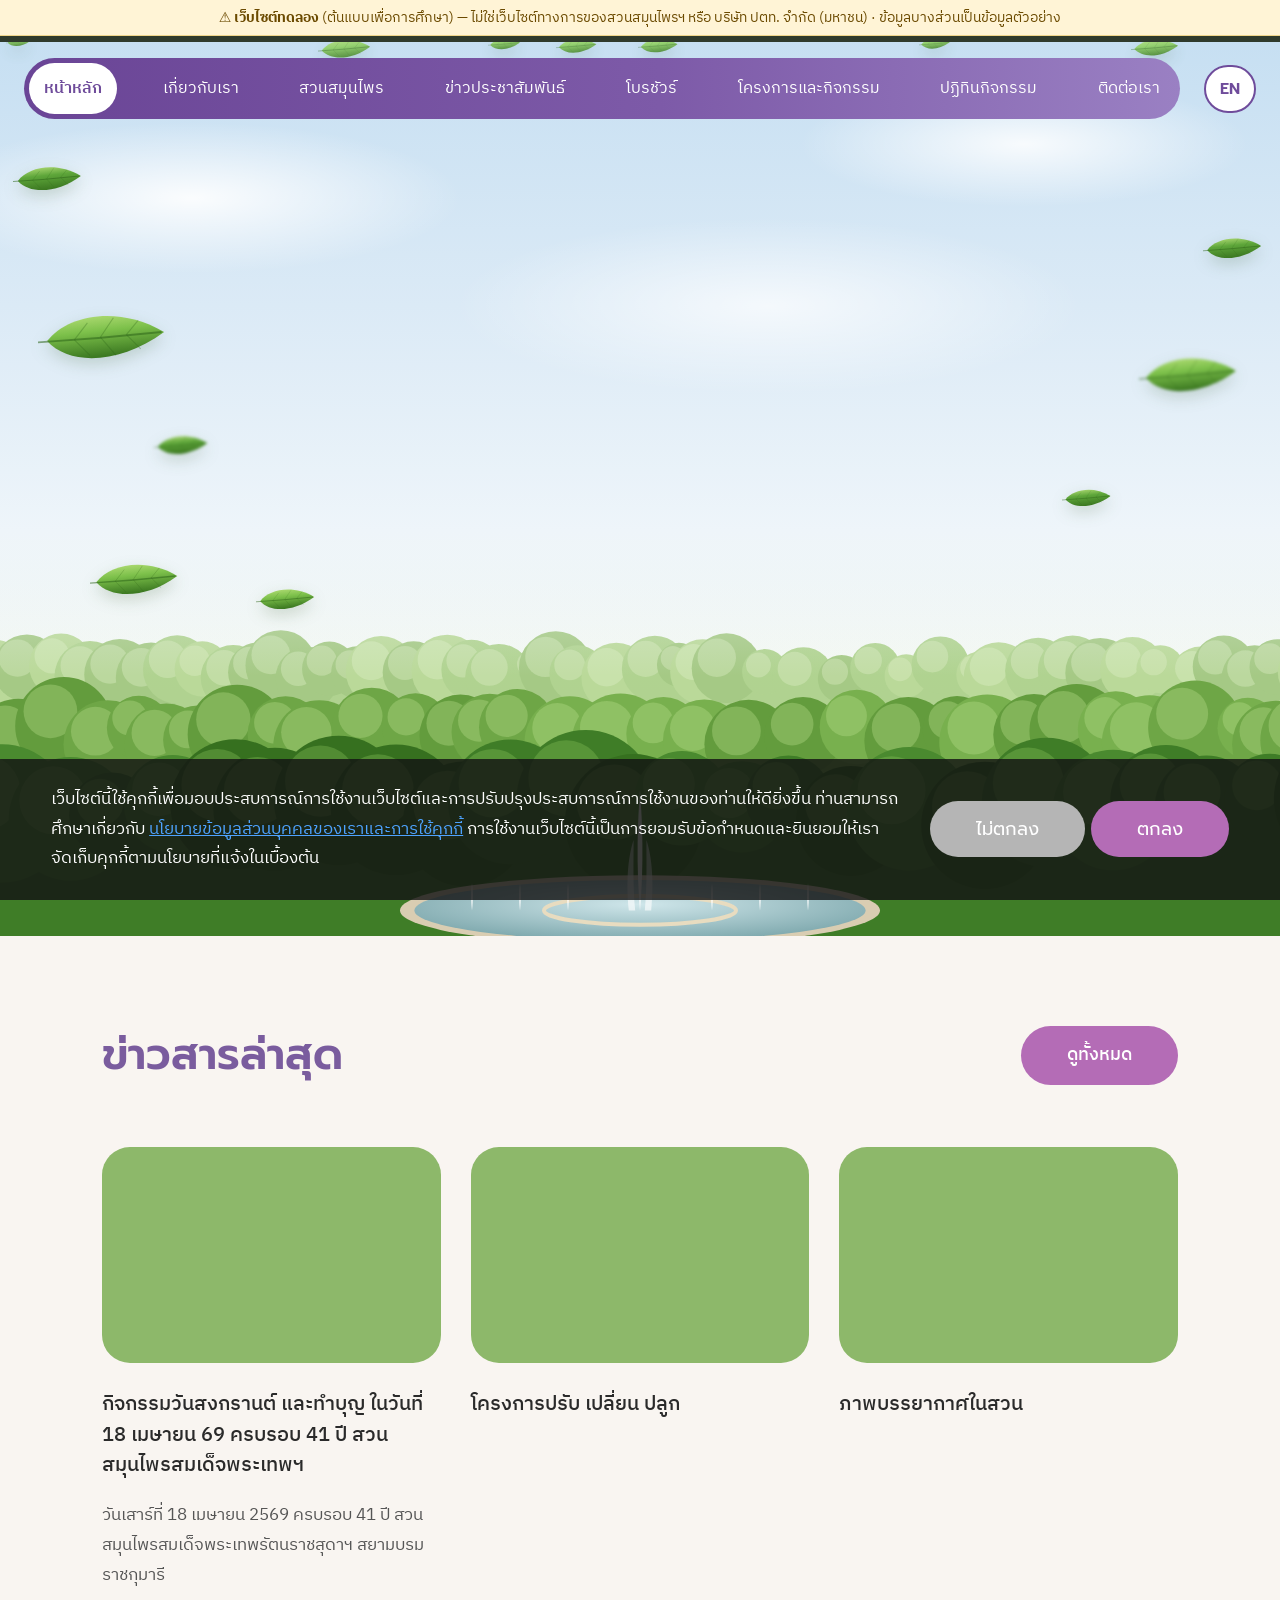
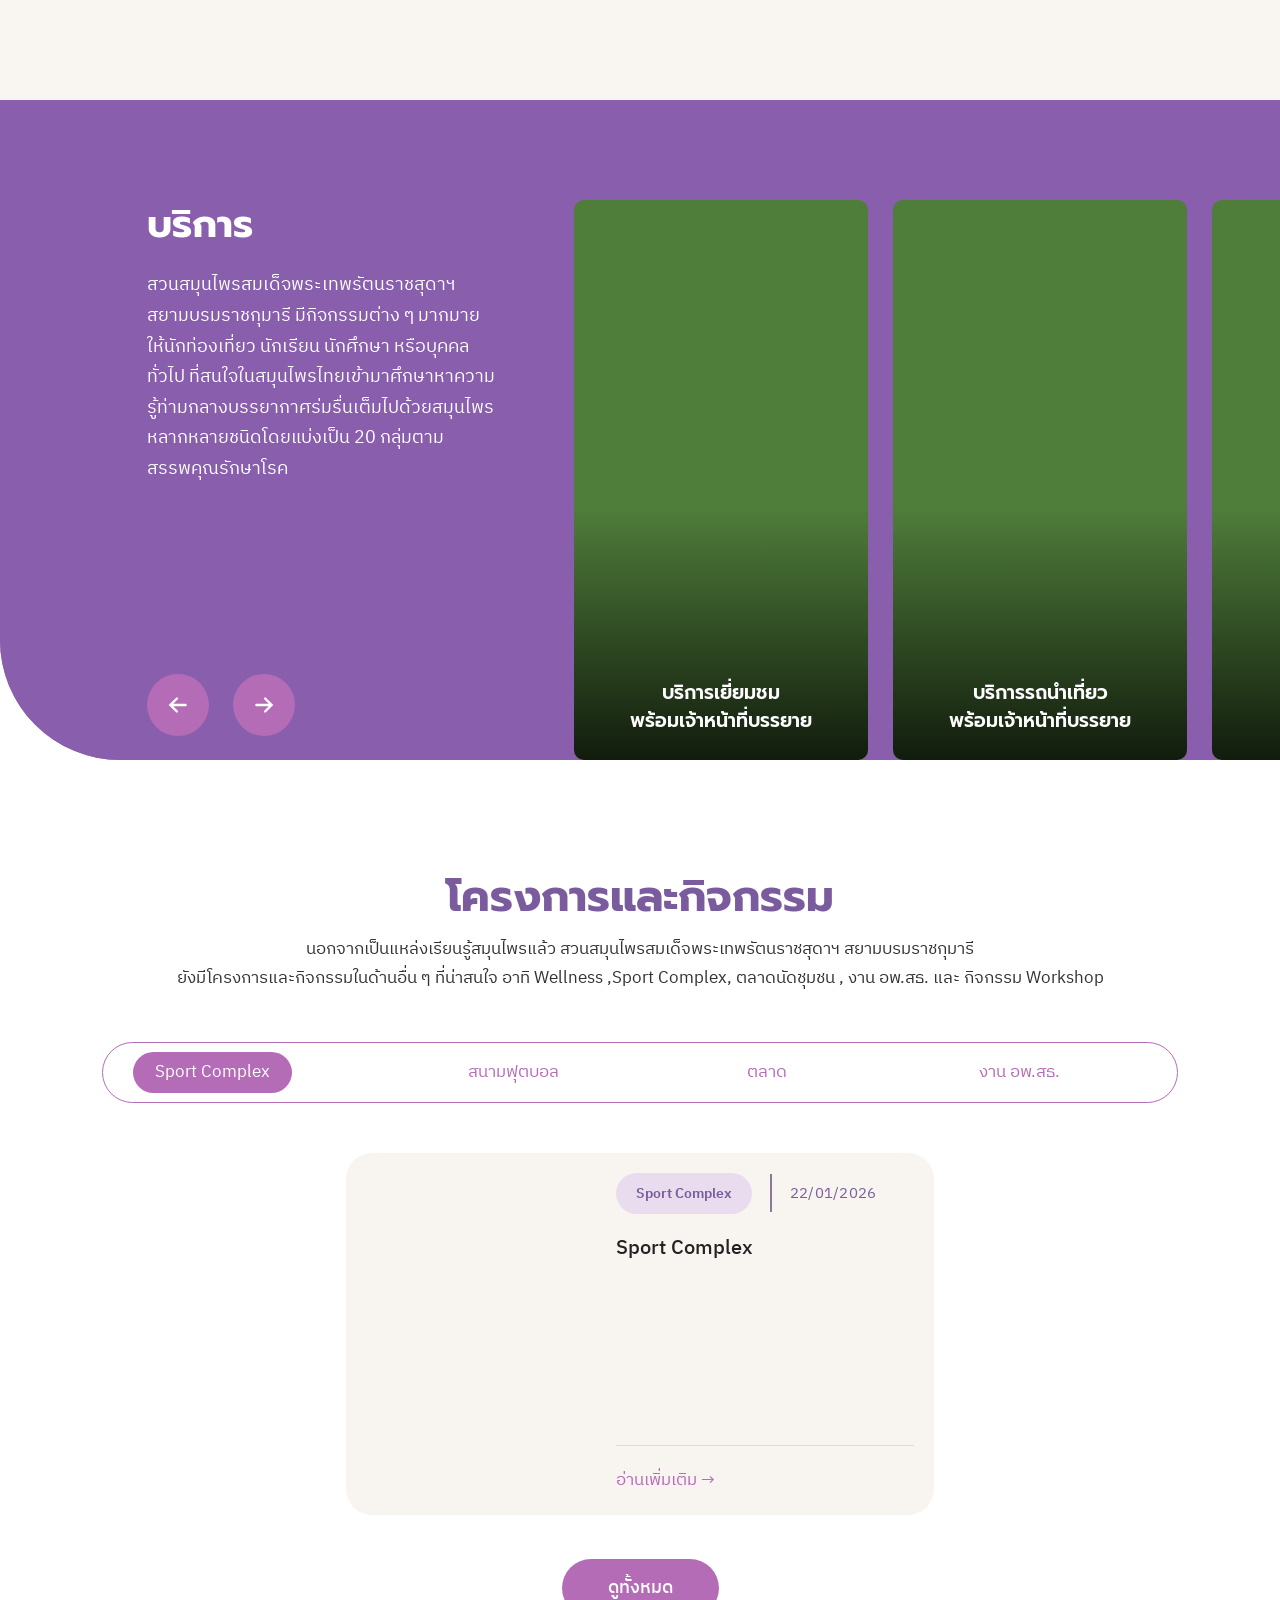
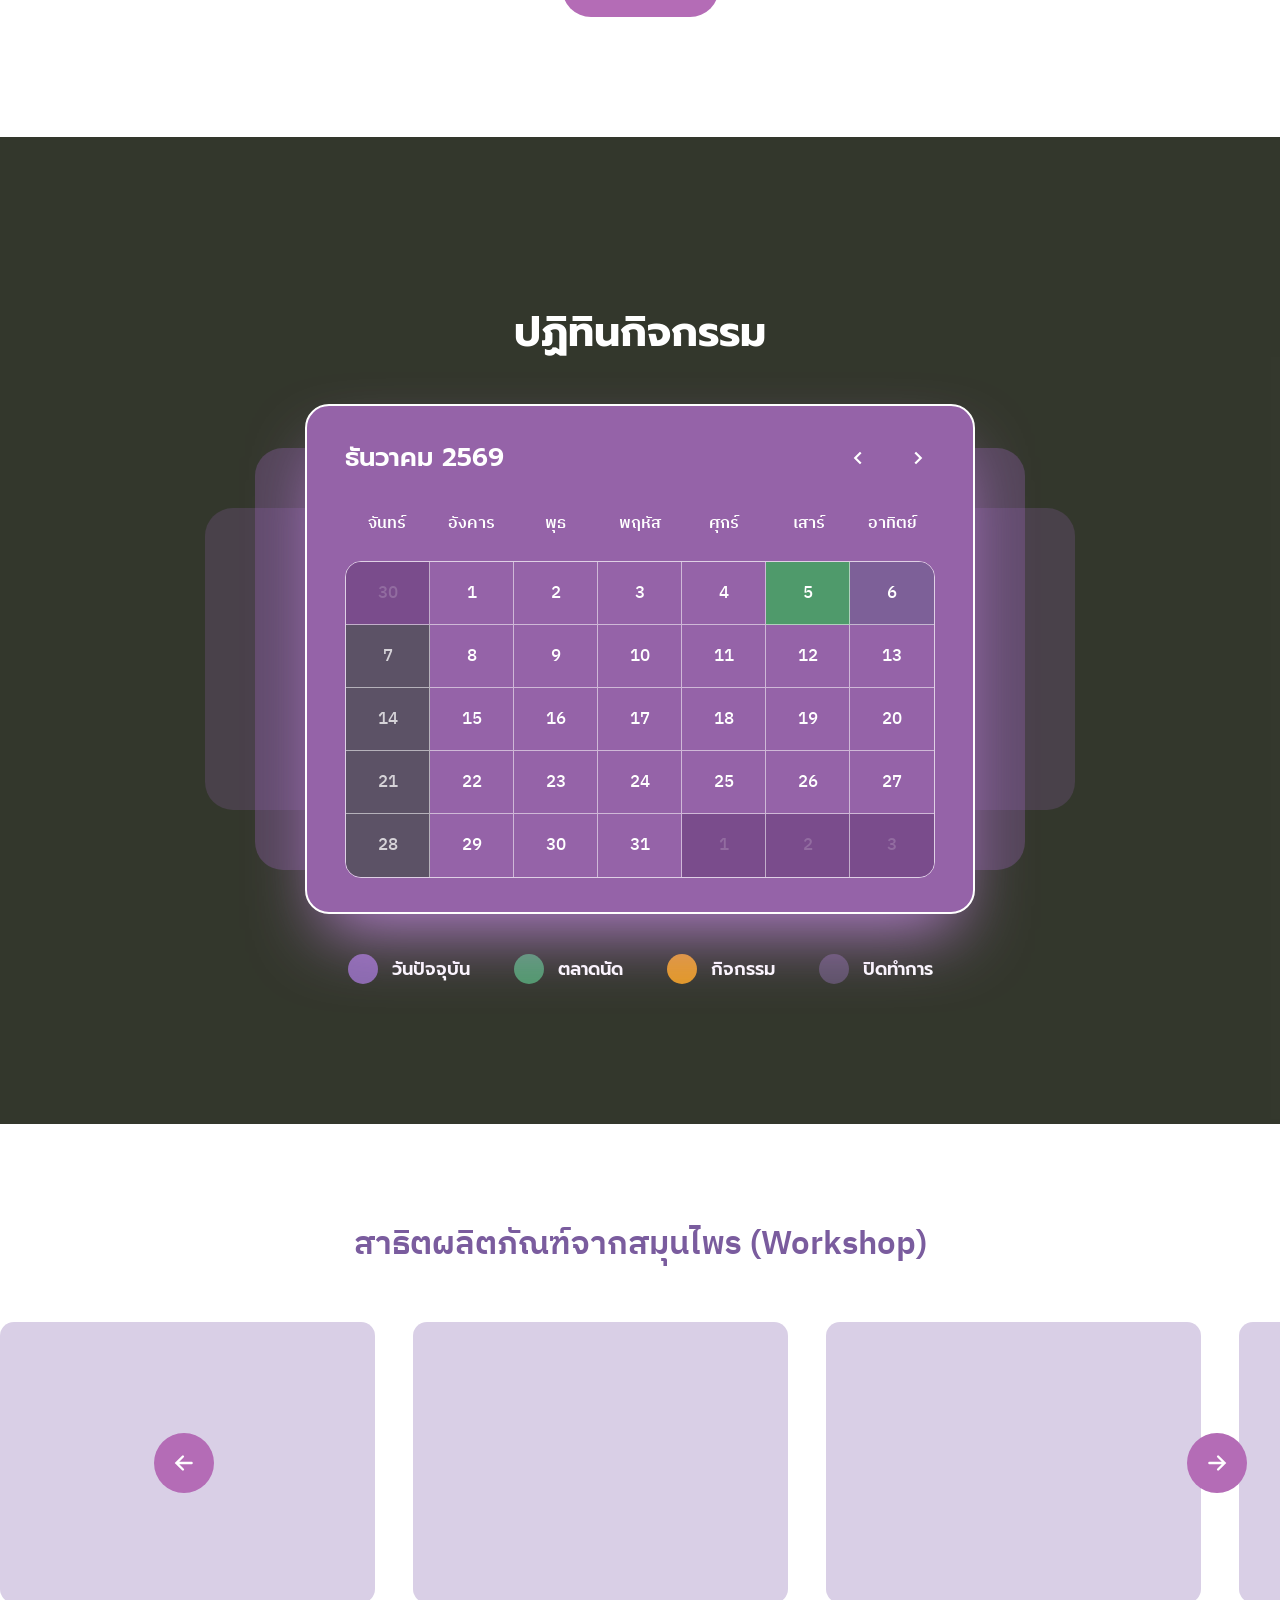
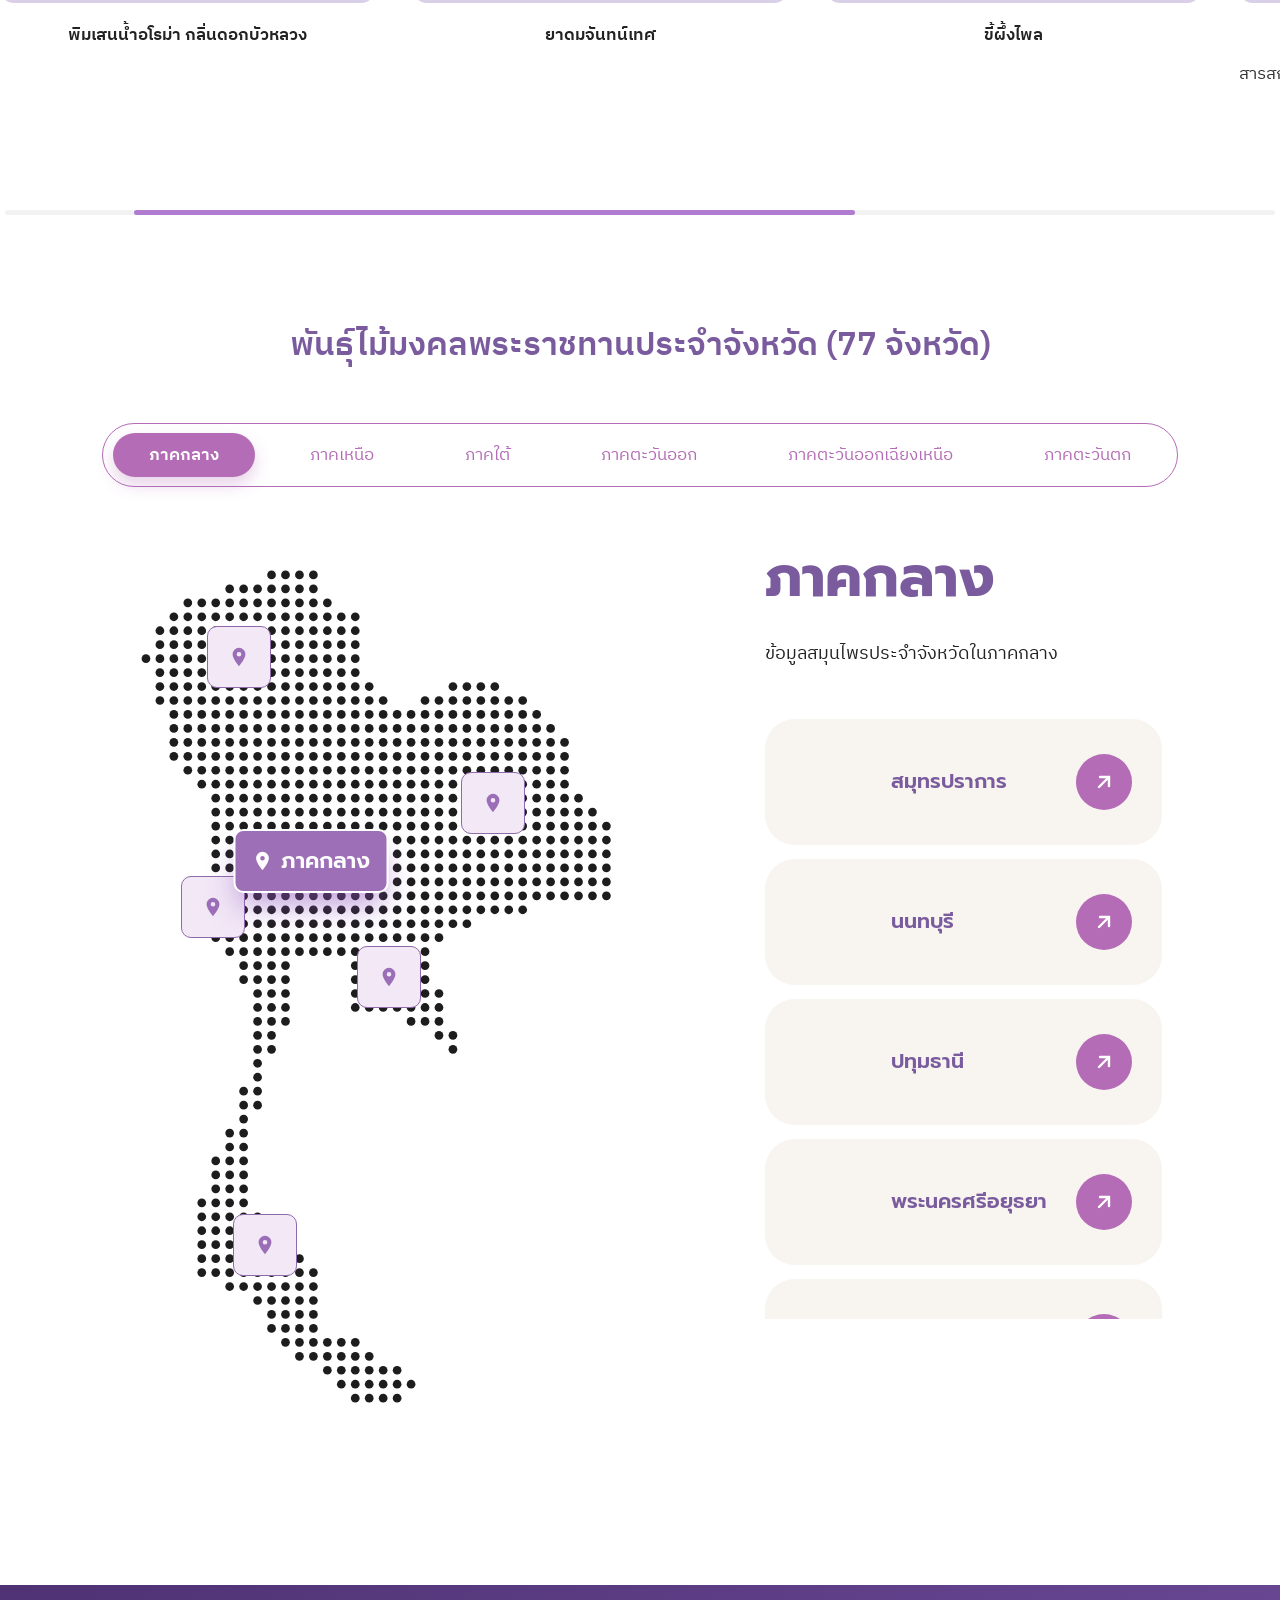
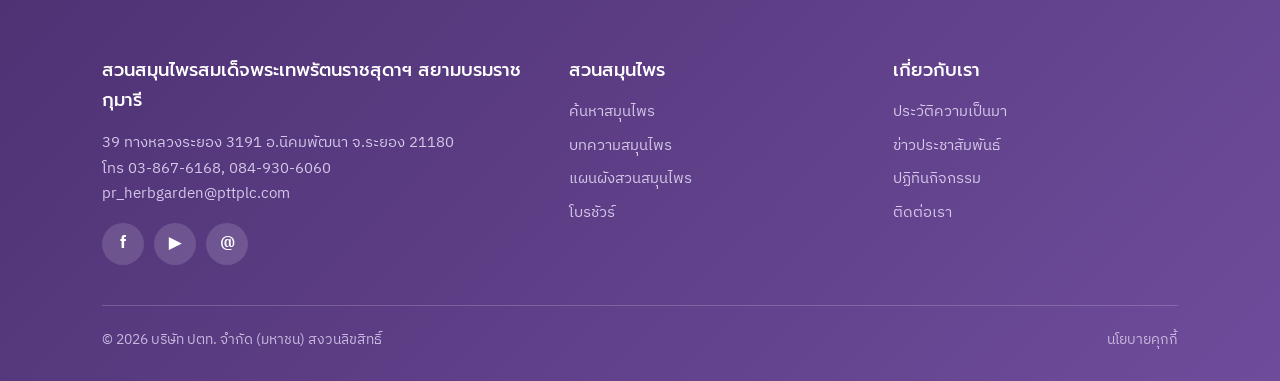
==== commit a248f44d: "แก้ 8 จุดเล็กจากการตรวจโค้ด + ชุดทดสอบสองภาษา - บันทึกโดยไม่ส่งช่อง *_en → คงคำแปลเดิม (ทุกตาราง + ห" ====
--- a/index.html
+++ b/index.html
@@ -69,7 +69,7 @@
     <!-- ซ่อนชื่อสวนและคำบรรยายไว้ก่อน — แสดงอีกครั้ง: ลบคำว่า hidden ในบรรทัดถัดไป -->
     <div class="hero-text" hidden>
       <span class="pill marquee"><span>สวนสมุนไพรสมเด็จพระเทพรัตนราชสุดาฯ สยามบรมราชกุมารี</span></span>
-      <h1>สวนสมุนไพรสมเด็จพระเทพรัตนราชสุดาฯ<br>สยามบรมราชกุมารี</h1>
+      <h1 data-en="Her Royal Highness Princess Maha Chakri Sirindhorn&lt;br&gt;Herb Garden">สวนสมุนไพรสมเด็จพระเทพรัตนราชสุดาฯ<br>สยามบรมราชกุมารี</h1>
       <p>มิติการเรียนรู้ด้านสมุนไพรไทย ศาสตร์แห่งภูมิปัญญาที่มีคุณค่าเอนกอนันต์<br>แหล่งรวบรวมพันธุ์สมุนไพรมากกว่า 509 ชนิด บนเนื้อที่ 60 ไร่</p>
     </div>
     <div id="leaves"></div>
--- a/css/style.css
+++ b/css/style.css
@@ -173,6 +173,7 @@
 .prose{max-width:980px;padding-bottom:100px}
 .prose p{margin-bottom:18px;color:#444}
 .prose h2{font-size:30px;margin:30px 0 14px}
+.en-only-th{max-width:980px;margin:0 0 20px;padding:10px 14px;background:#fff6e0;border-radius:10px;color:#7a5200;font-size:15px}
 .timeline{border-left:3px solid var(--purple-2);padding-left:28px;display:grid;gap:26px;margin-top:20px}
 .timeline div{position:relative}
 .timeline div::before{content:"";position:absolute;left:-37px;top:8px;width:15px;height:15px;border-radius:50%;background:#fff;border:3px solid var(--purple)}
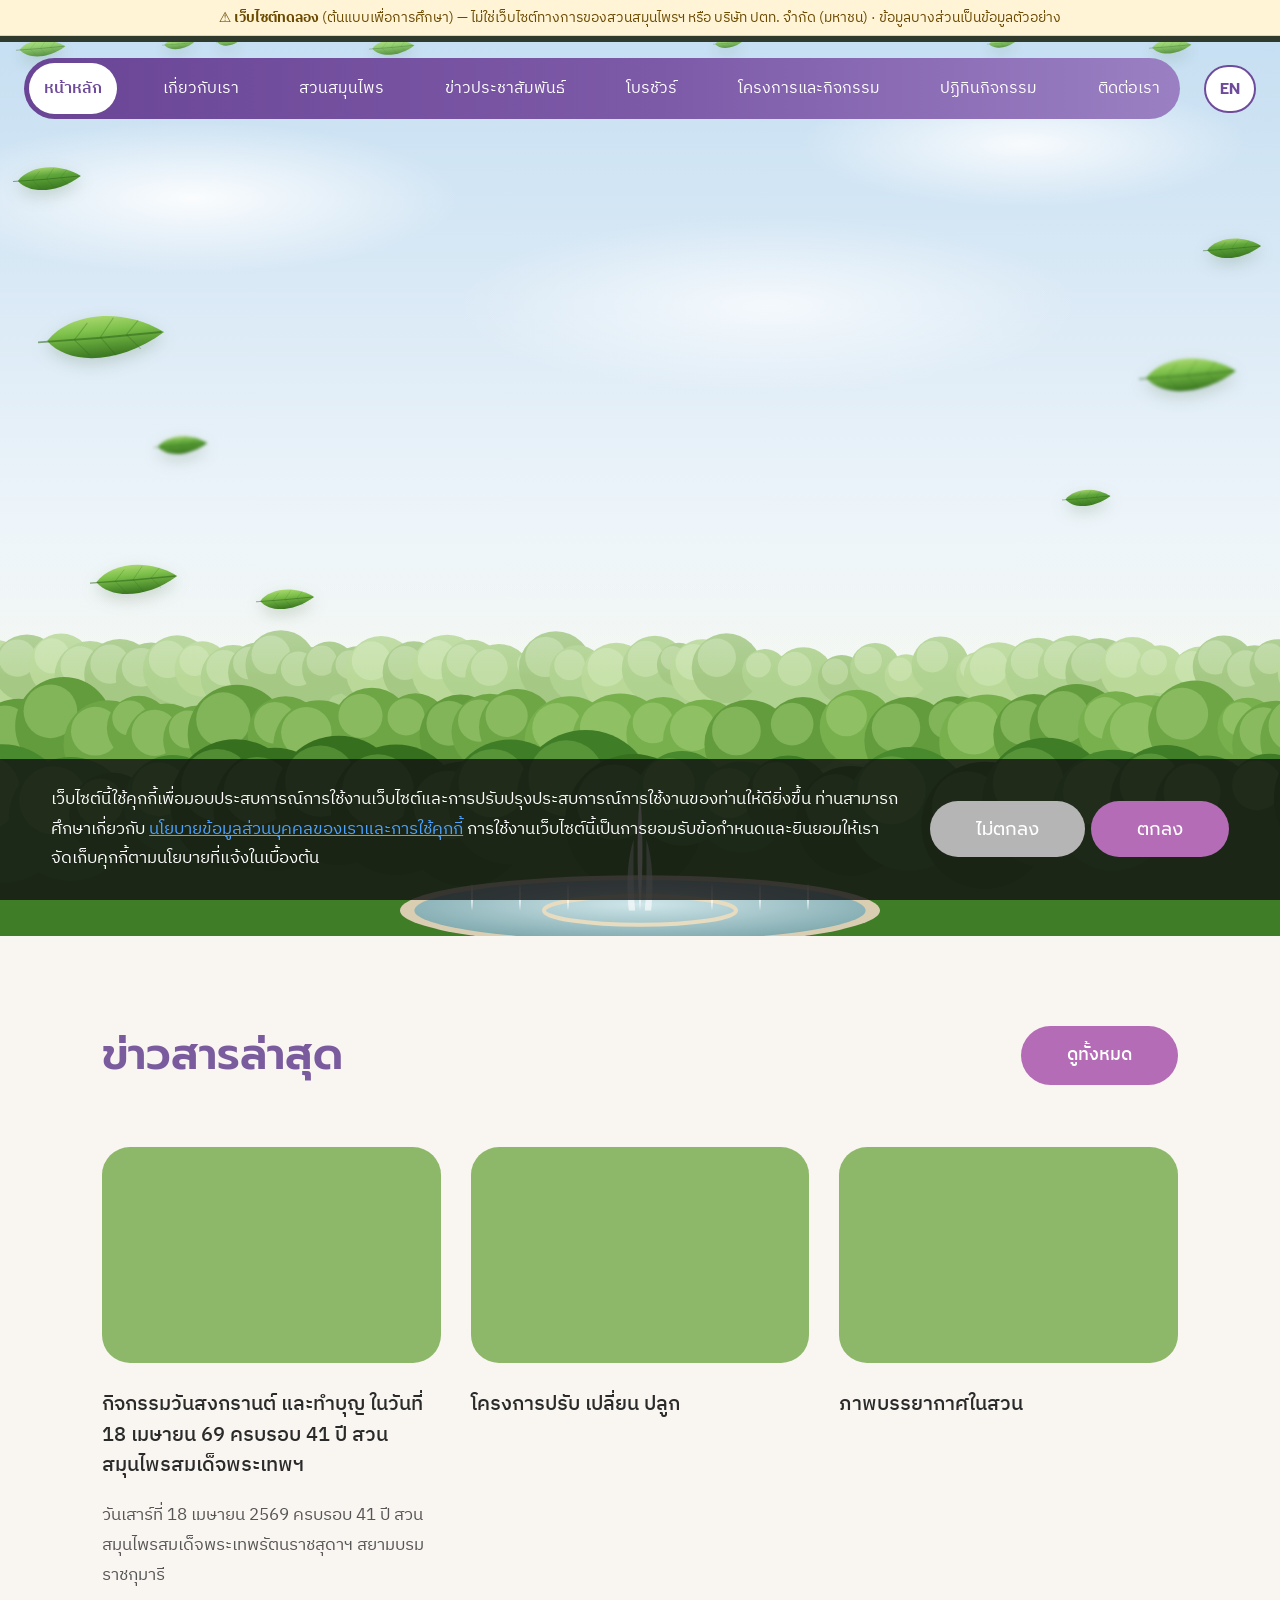
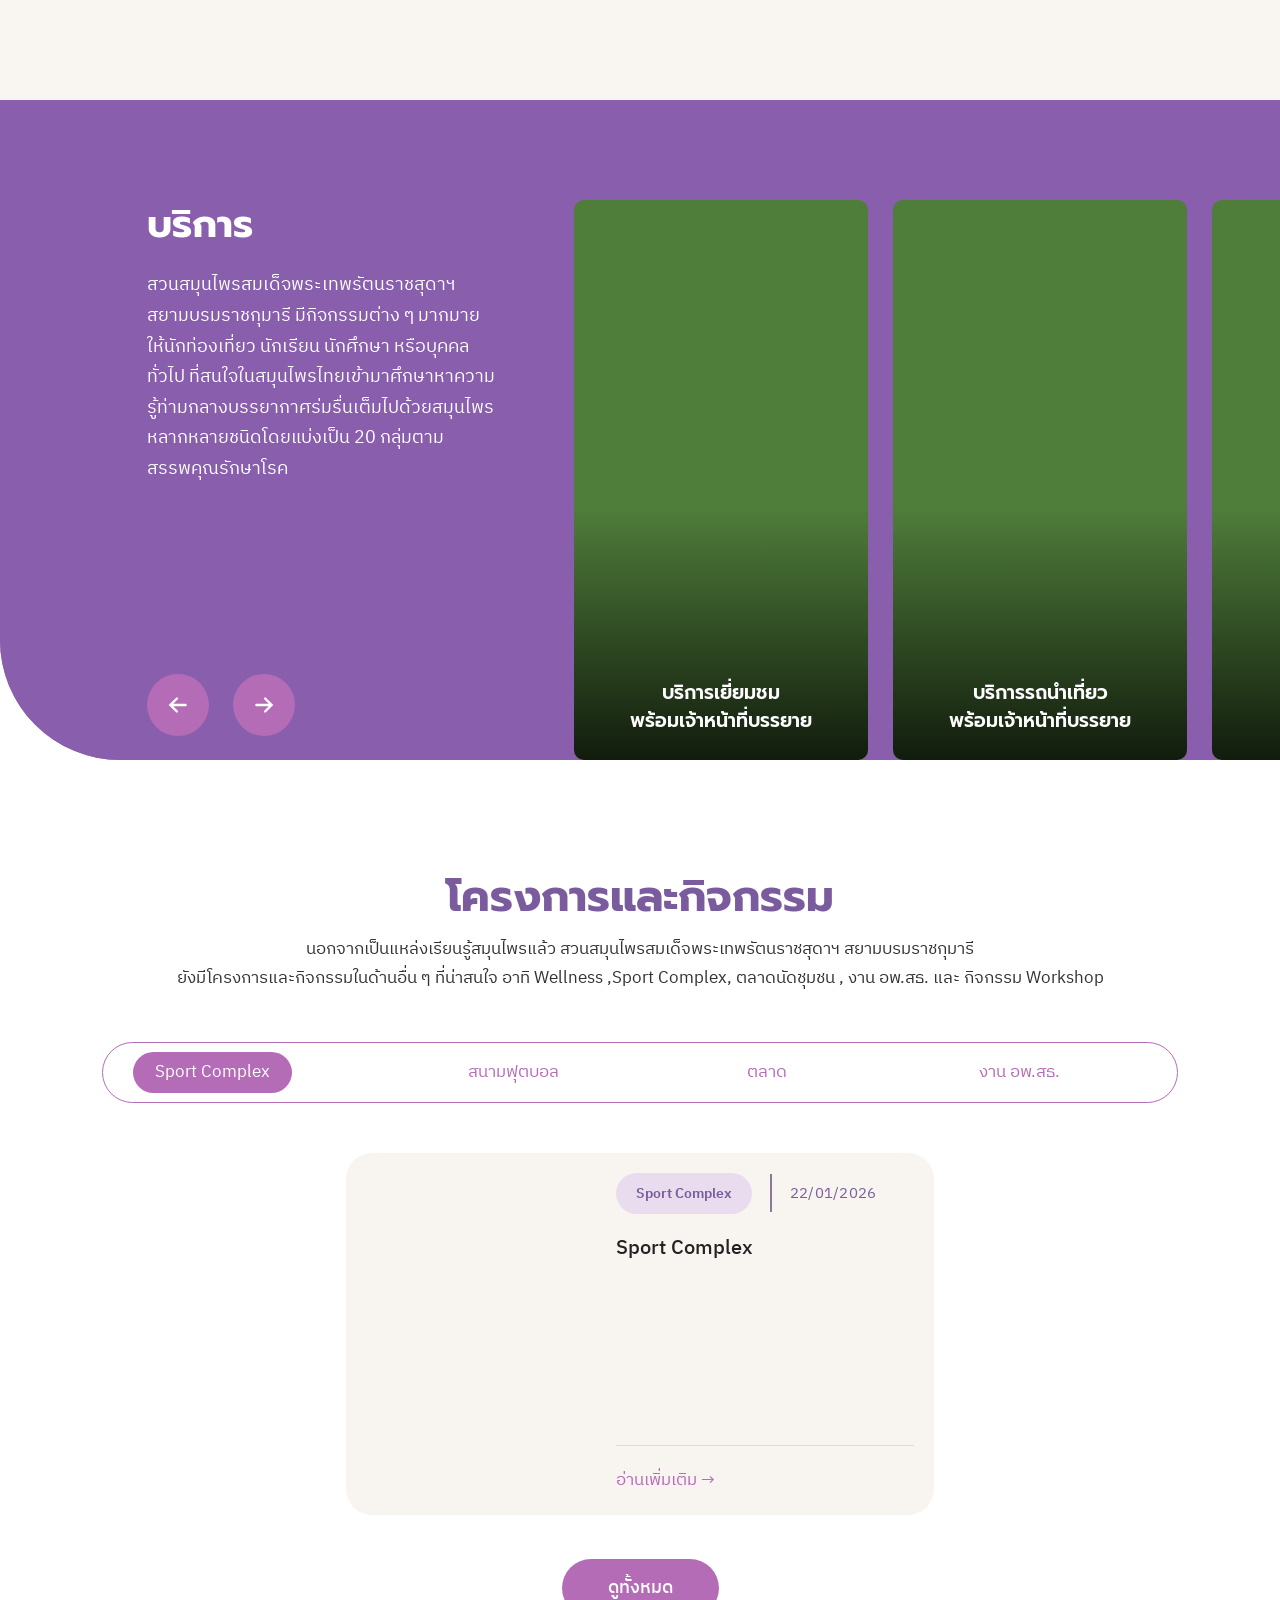
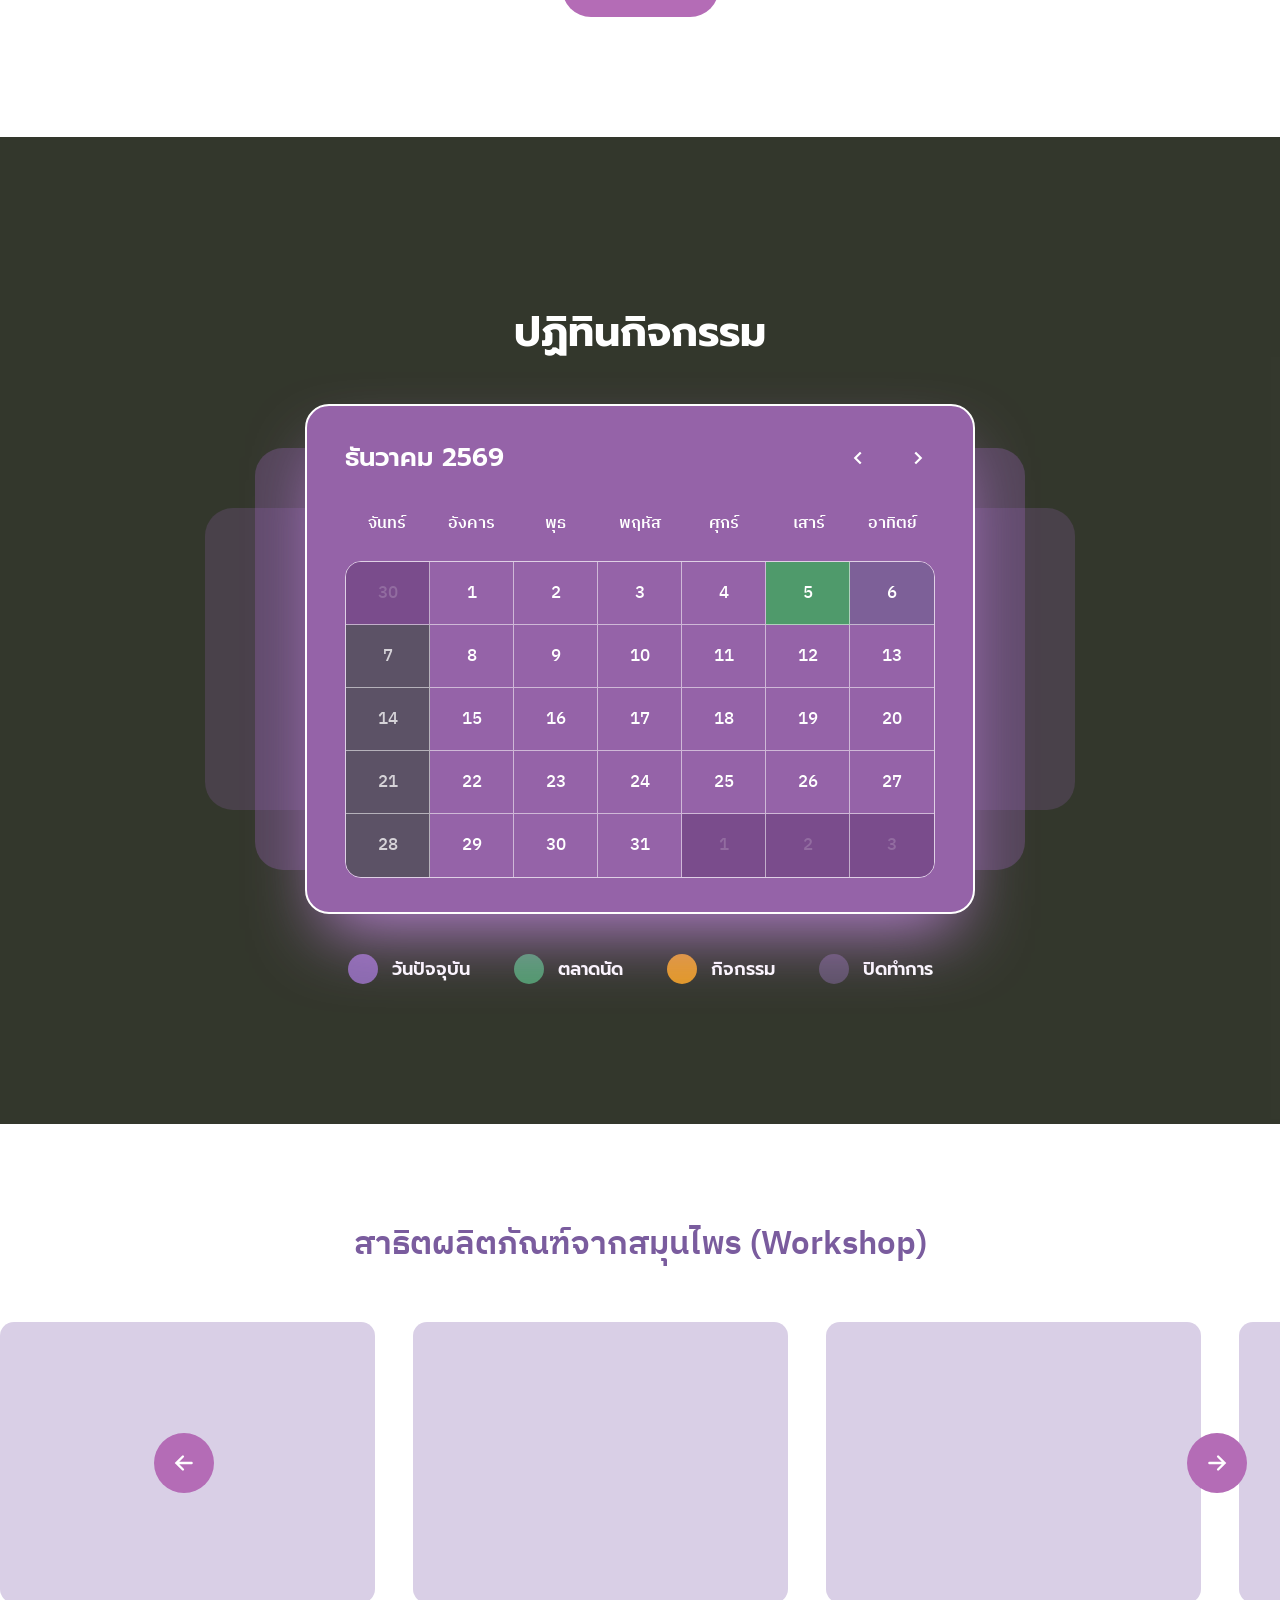
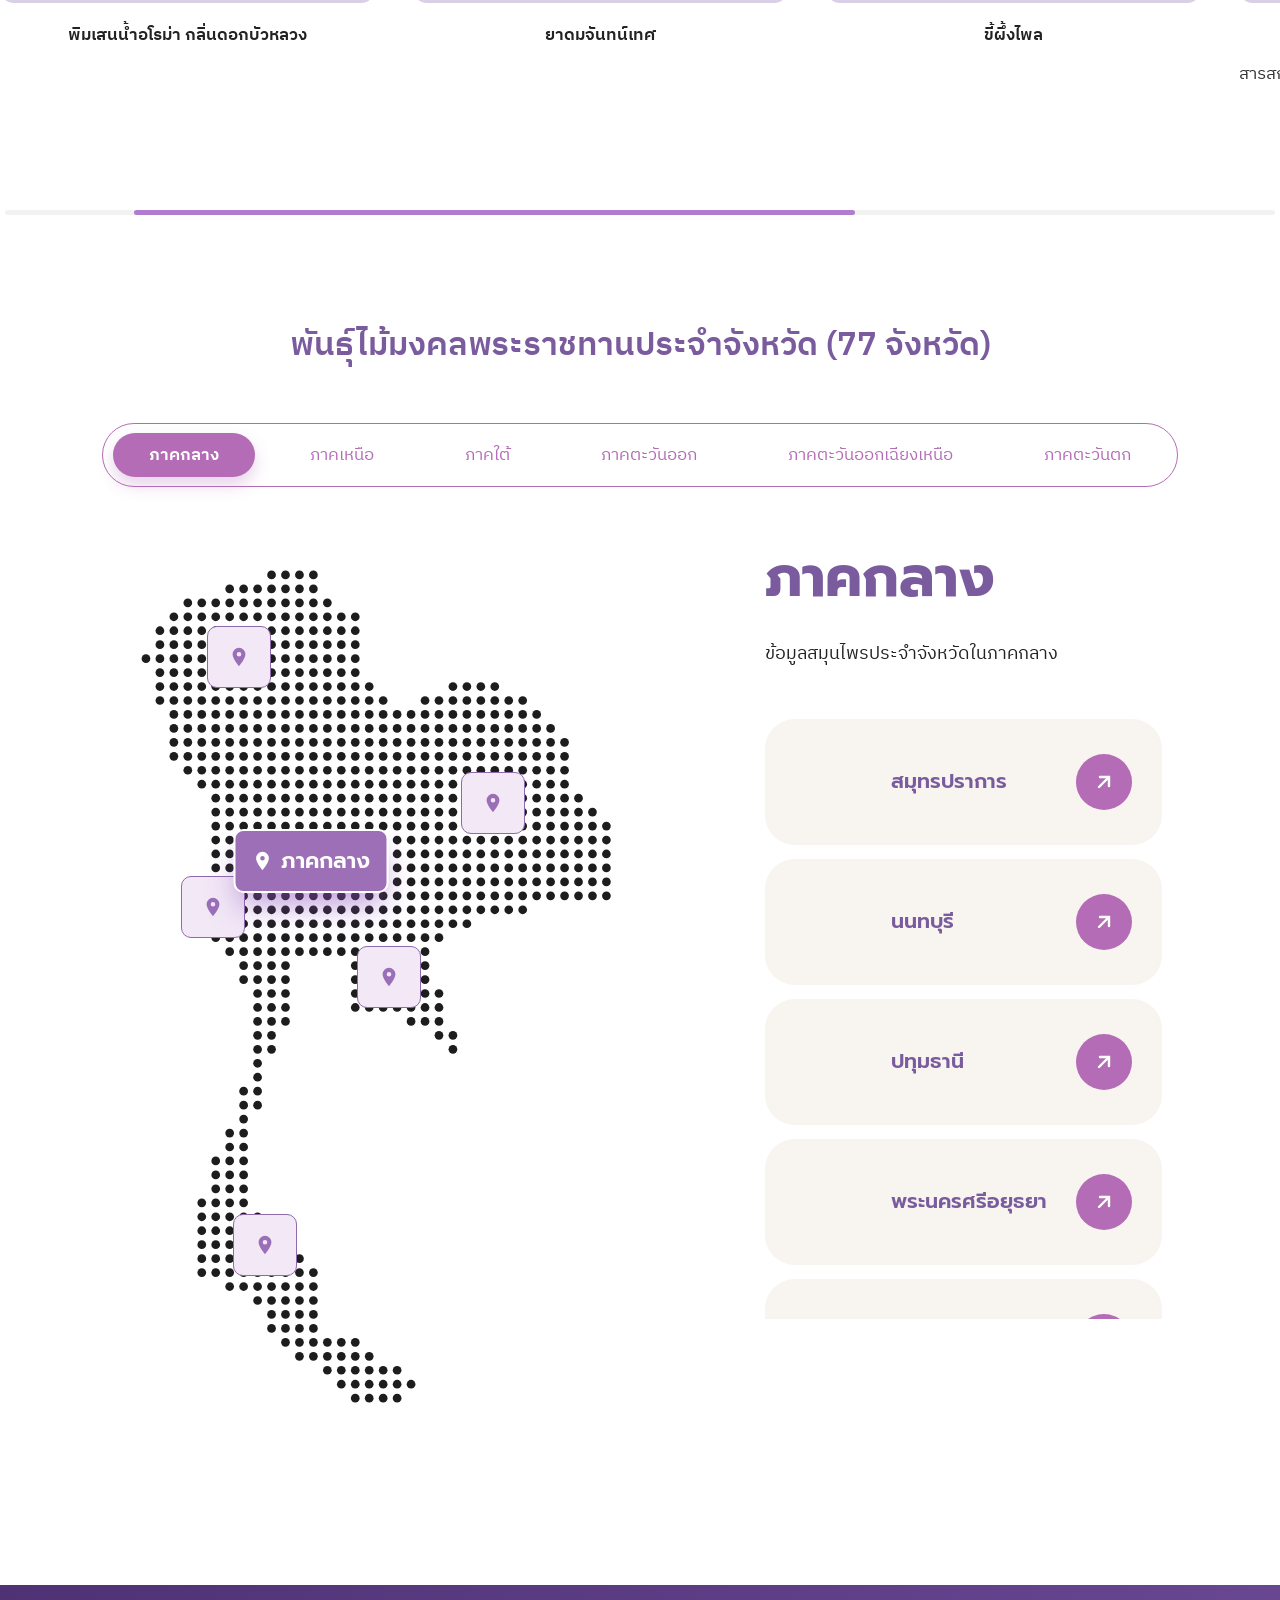
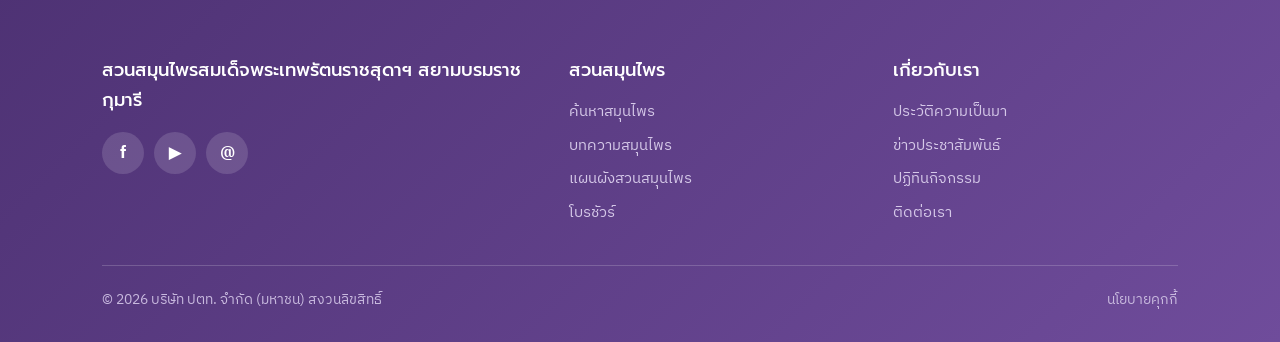
==== commit 67dde9dd: "ซ่อนที่อยู่/เบอร์โทร/อีเมลในส่วนท้ายเว็บ (เปิดกลับได้จากตั้งค่าเว็บไซต์) - ตั้งค่าใหม่ site_show_foo" ====
--- a/index.html
+++ b/index.html
@@ -159,7 +159,7 @@
       <div>
         <h4>สวนสมุนไพรสมเด็จพระเทพรัตนราชสุดาฯ สยามบรมราชกุมารี</h4>
         <!-- ที่อยู่/โทร/อีเมล/โซเชียล: แก้ได้จากหน้าแอดมิน → แท็บ ⚙️ ตั้งค่าเว็บไซต์ (js/main.js → renderSiteInfo) -->
-        <p id="footContact">39 ทางหลวงระยอง 3191 อ.นิคมพัฒนา จ.ระยอง 21180<br>โทร 03-867-6168, 084-930-6060<br>pr_herbgarden@pttplc.com</p>
+        <p id="footContact" hidden></p><!-- ซ่อนไว้ก่อน · เปิดได้ที่แท็บ ⚙️ ตั้งค่าเว็บไซต์ → "แสดงที่อยู่ เบอร์โทร อีเมล ที่ส่วนท้ายของทุกหน้า" -->
         <div class="social" id="footSocial">
           <a href="https://www.facebook.com/ptt.herbgarden" target="_blank" rel="noopener" aria-label="Facebook">f</a>
           <a href="https://www.youtube.com/@pttherbgardenchannel8378" target="_blank" rel="noopener" aria-label="YouTube">▶</a>
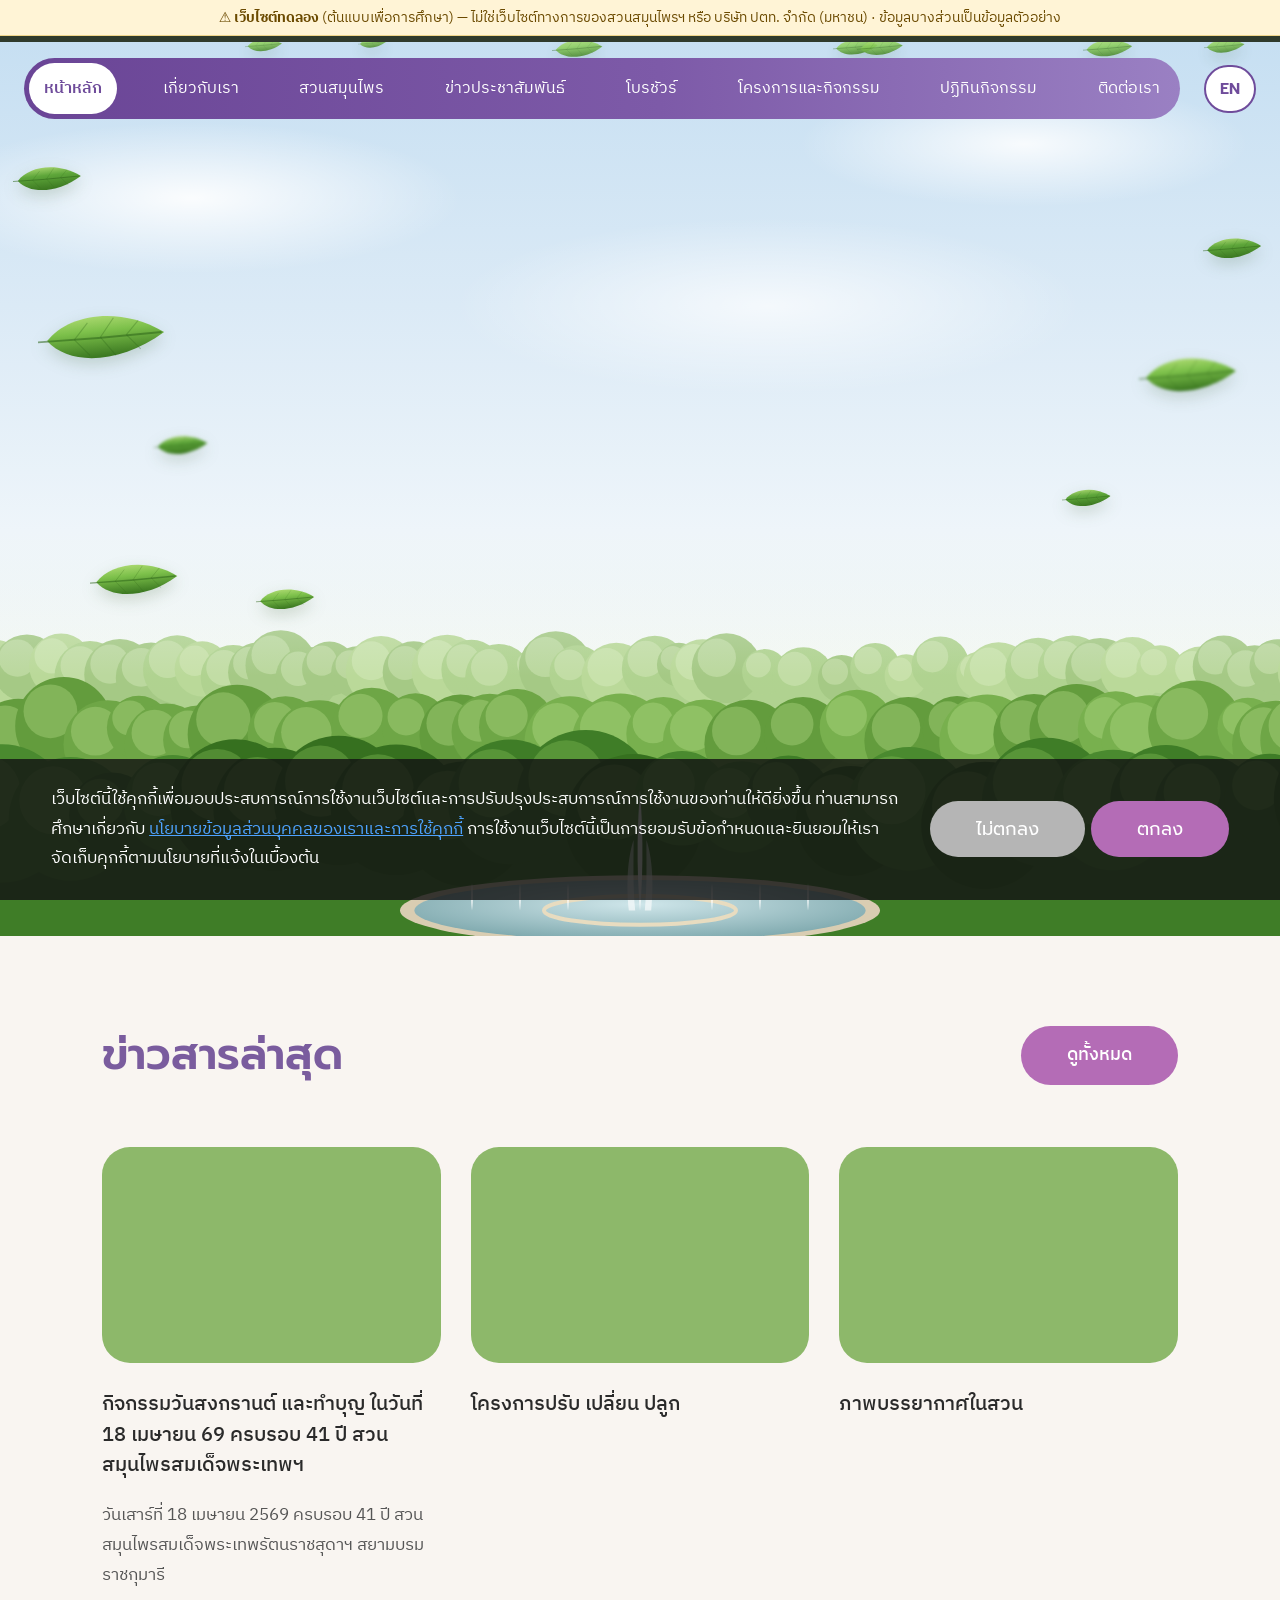
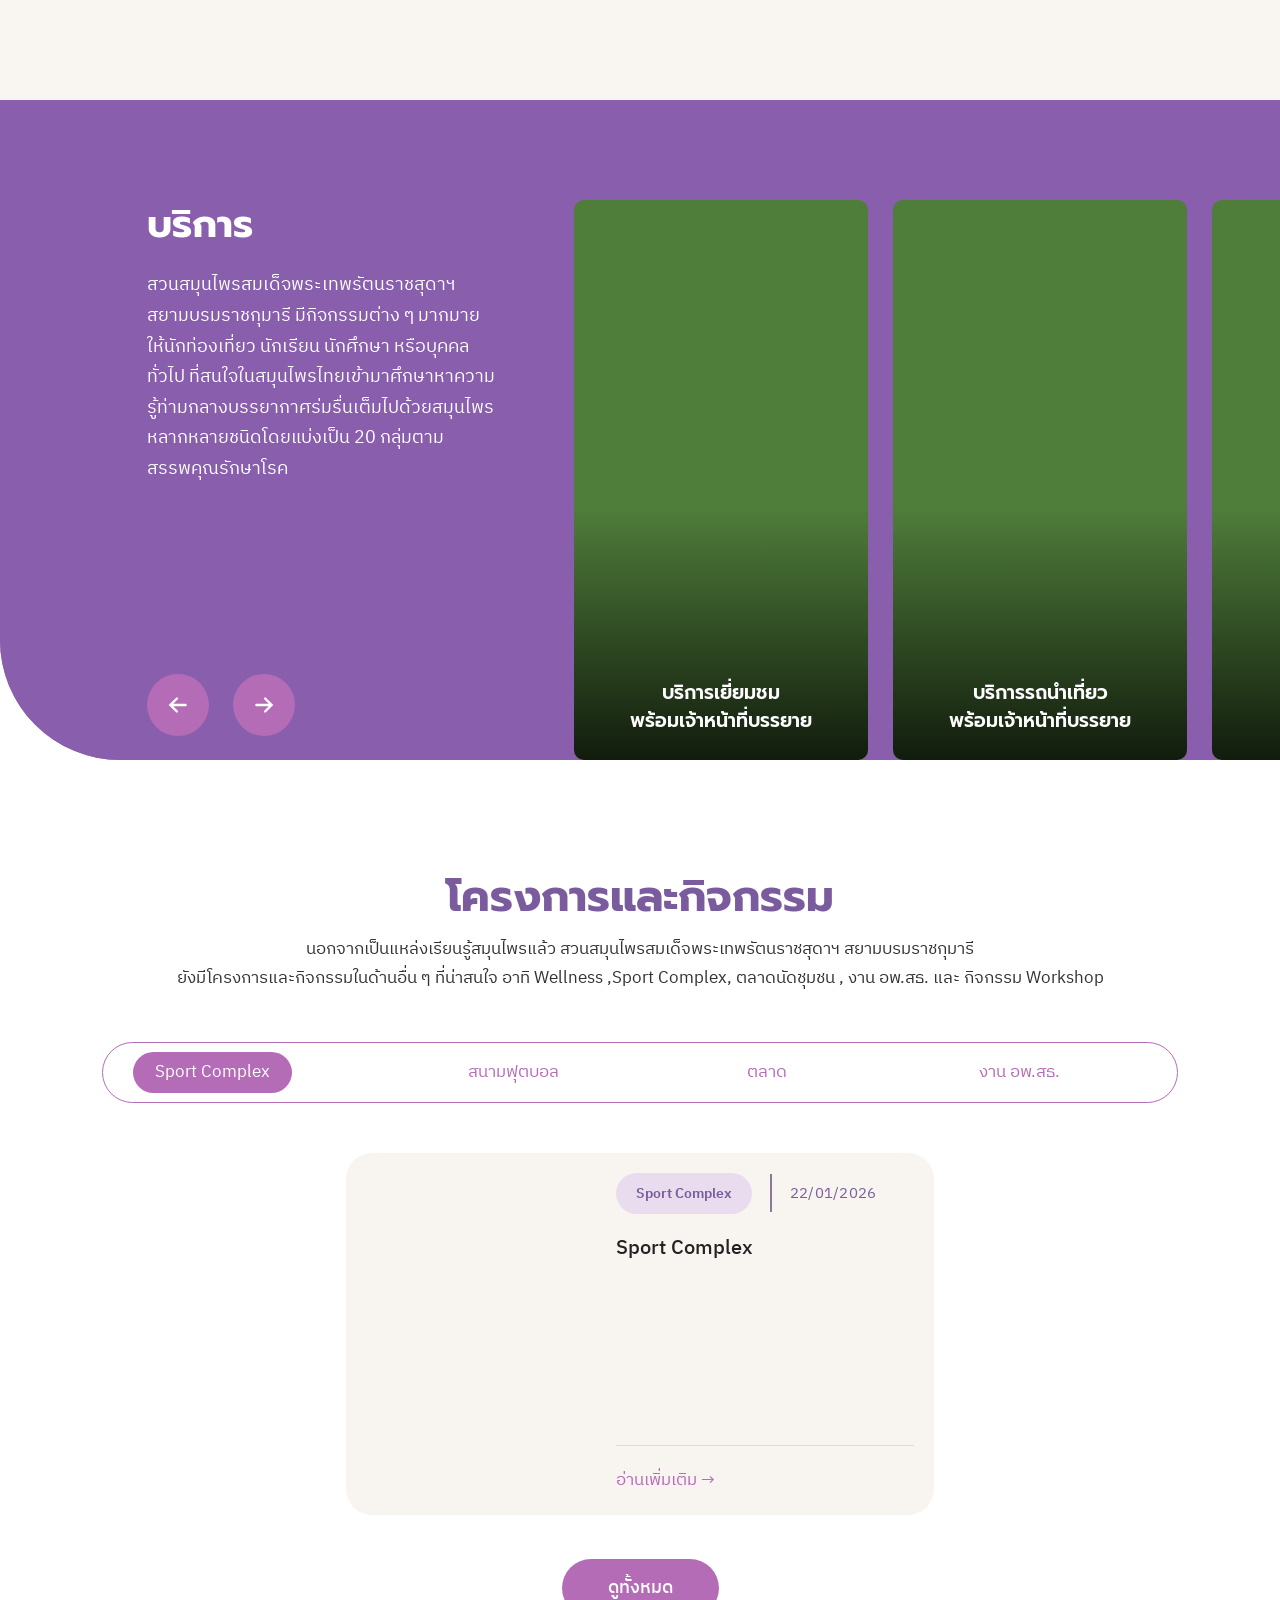
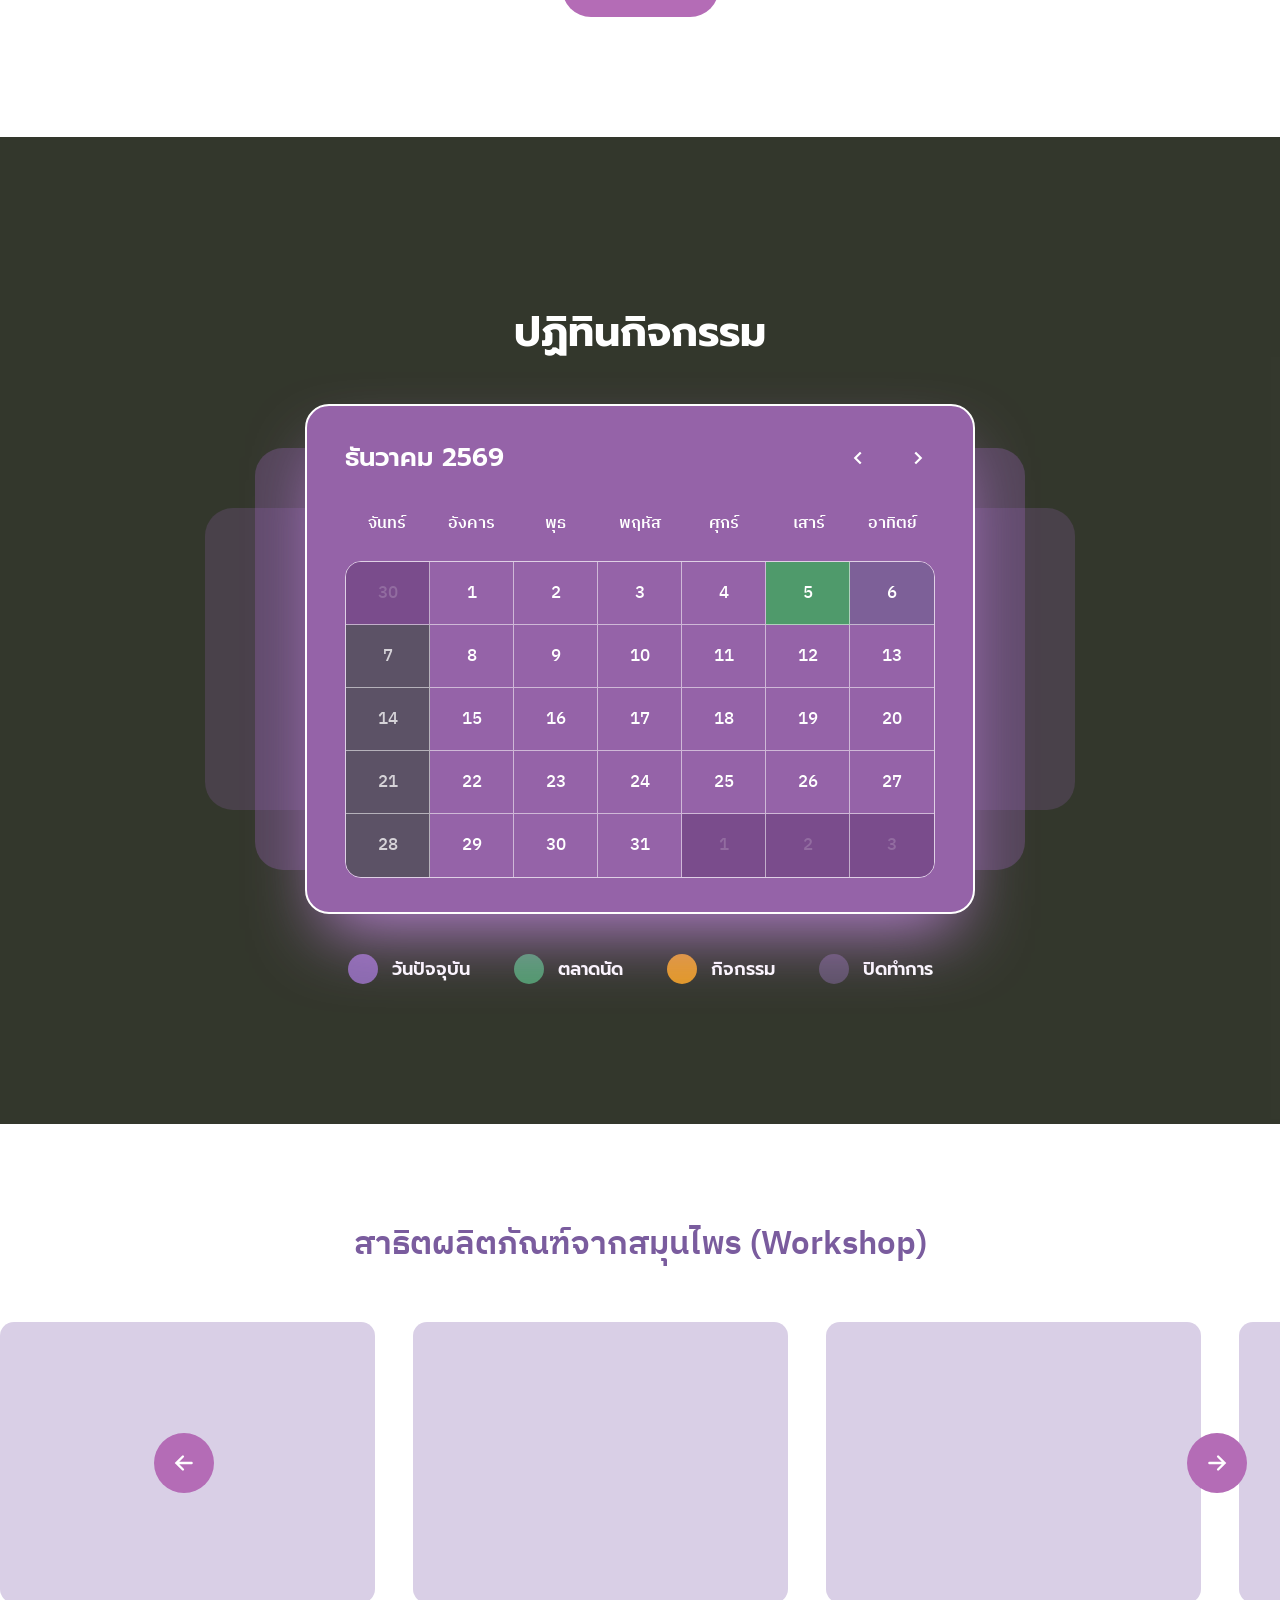
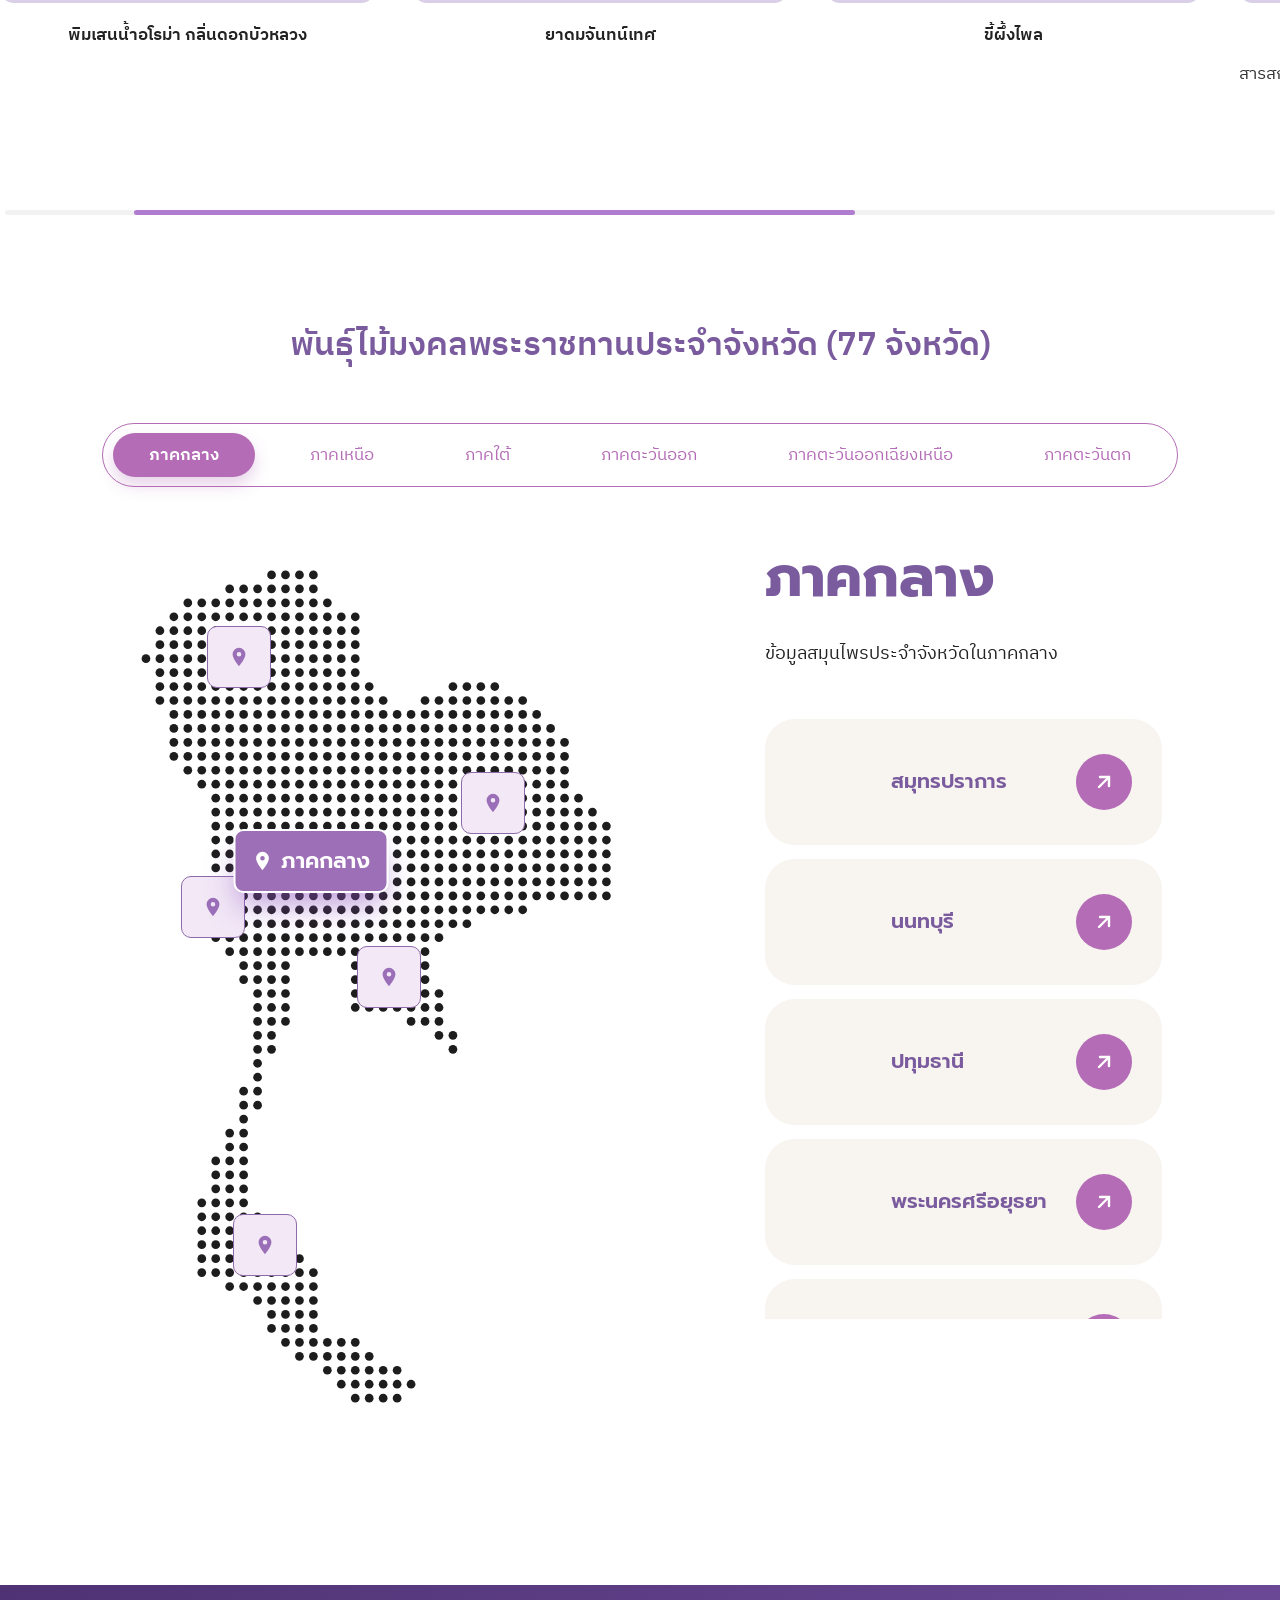
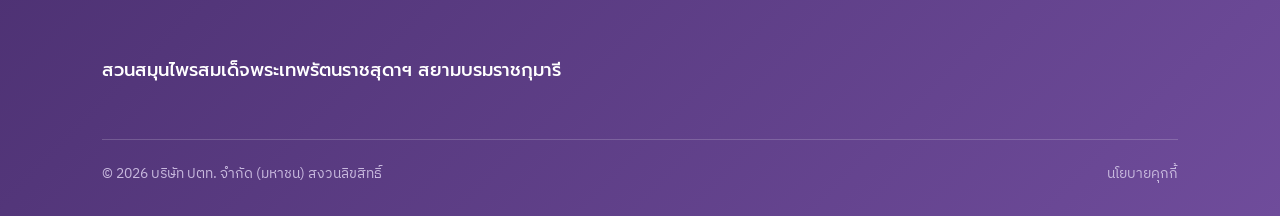
==== commit e6de22ce: "ส่วนท้ายเว็บ: เอาปุ่มโซเชียลและเมนู "สวนสมุนไพร" / "เกี่ยวกับเรา" ออก - เหลือชื่อสวน ลิขสิทธิ์ และลิ" ====
--- a/index.html
+++ b/index.html
@@ -160,14 +160,8 @@
         <h4>สวนสมุนไพรสมเด็จพระเทพรัตนราชสุดาฯ สยามบรมราชกุมารี</h4>
         <!-- ที่อยู่/โทร/อีเมล/โซเชียล: แก้ได้จากหน้าแอดมิน → แท็บ ⚙️ ตั้งค่าเว็บไซต์ (js/main.js → renderSiteInfo) -->
         <p id="footContact" hidden></p><!-- ซ่อนไว้ก่อน · เปิดได้ที่แท็บ ⚙️ ตั้งค่าเว็บไซต์ → "แสดงที่อยู่ เบอร์โทร อีเมล ที่ส่วนท้ายของทุกหน้า" -->
-        <div class="social" id="footSocial">
-          <a href="https://www.facebook.com/ptt.herbgarden" target="_blank" rel="noopener" aria-label="Facebook">f</a>
-          <a href="https://www.youtube.com/@pttherbgardenchannel8378" target="_blank" rel="noopener" aria-label="YouTube">▶</a>
-          <a href="mailto:pr_herbgarden@pttplc.com" aria-label="Email">@</a>
-        </div>
+        <!-- เอาปุ่มโซเชียล และเมนู "สวนสมุนไพร" / "เกี่ยวกับเรา" ออกแล้ว (เมนูหลักยังอยู่ที่ปุ่ม ☰ ด้านบน) -->
       </div>
-      <div><h4>สวนสมุนไพร</h4><ul><li><a href="#/herb/search">ค้นหาสมุนไพร</a></li><li><a href="#/herb/articles">บทความสมุนไพร</a></li><li><a href="#/herb/map">แผนผังสวนสมุนไพร</a></li><li><a href="#/brochure">โบรชัวร์</a></li></ul></div>
-      <div><h4>เกี่ยวกับเรา</h4><ul><li><a href="#/about/history">ประวัติความเป็นมา</a></li><li><a href="#/news">ข่าวประชาสัมพันธ์</a></li><li><a href="#/calendar">ปฏิทินกิจกรรม</a></li><li><a href="#/contact">ติดต่อเรา</a></li></ul></div>
     </div>
     <div class="copy"><span>© <span id="yr"></span> บริษัท ปตท. จำกัด (มหาชน) สงวนลิขสิทธิ์</span><a href="#/cookie">นโยบายคุกกี้</a></div>
   </div>
--- a/css/style.css
+++ b/css/style.css
@@ -183,7 +183,7 @@
 
 /* footer */
 footer{background:linear-gradient(135deg,#4e3274,#6f4c9b);color:#e6ddf3;padding:70px 0 30px;margin-top:40px}
-.foot{display:grid;grid-template-columns:1.5fr 1fr 1fr;gap:40px}
+.foot{display:grid;grid-template-columns:1fr;gap:40px}
 footer h4{font-family:"Prompt";color:#fff;font-size:18px;margin-bottom:14px;font-weight:500}
 footer p,footer li{font-size:15px;color:#d5c8e8}
 footer ul{list-style:none;display:grid;gap:8px}
